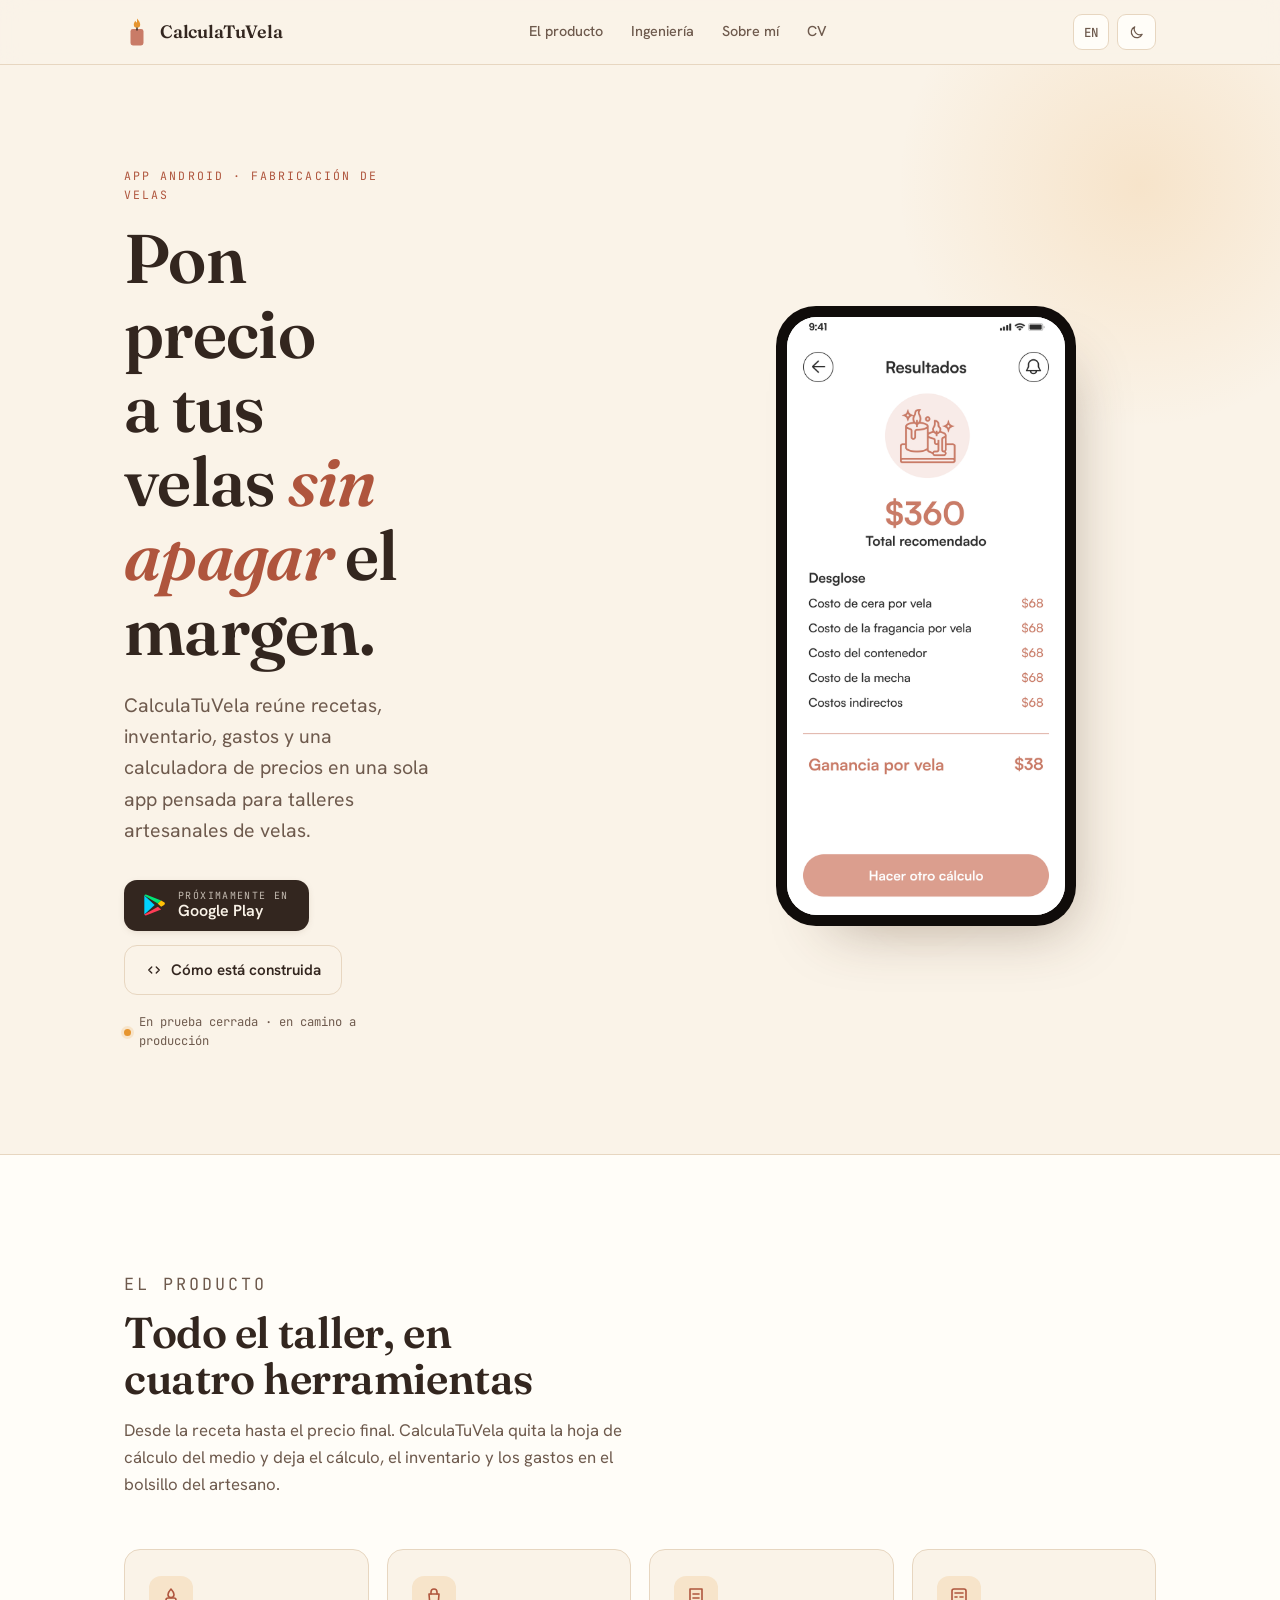
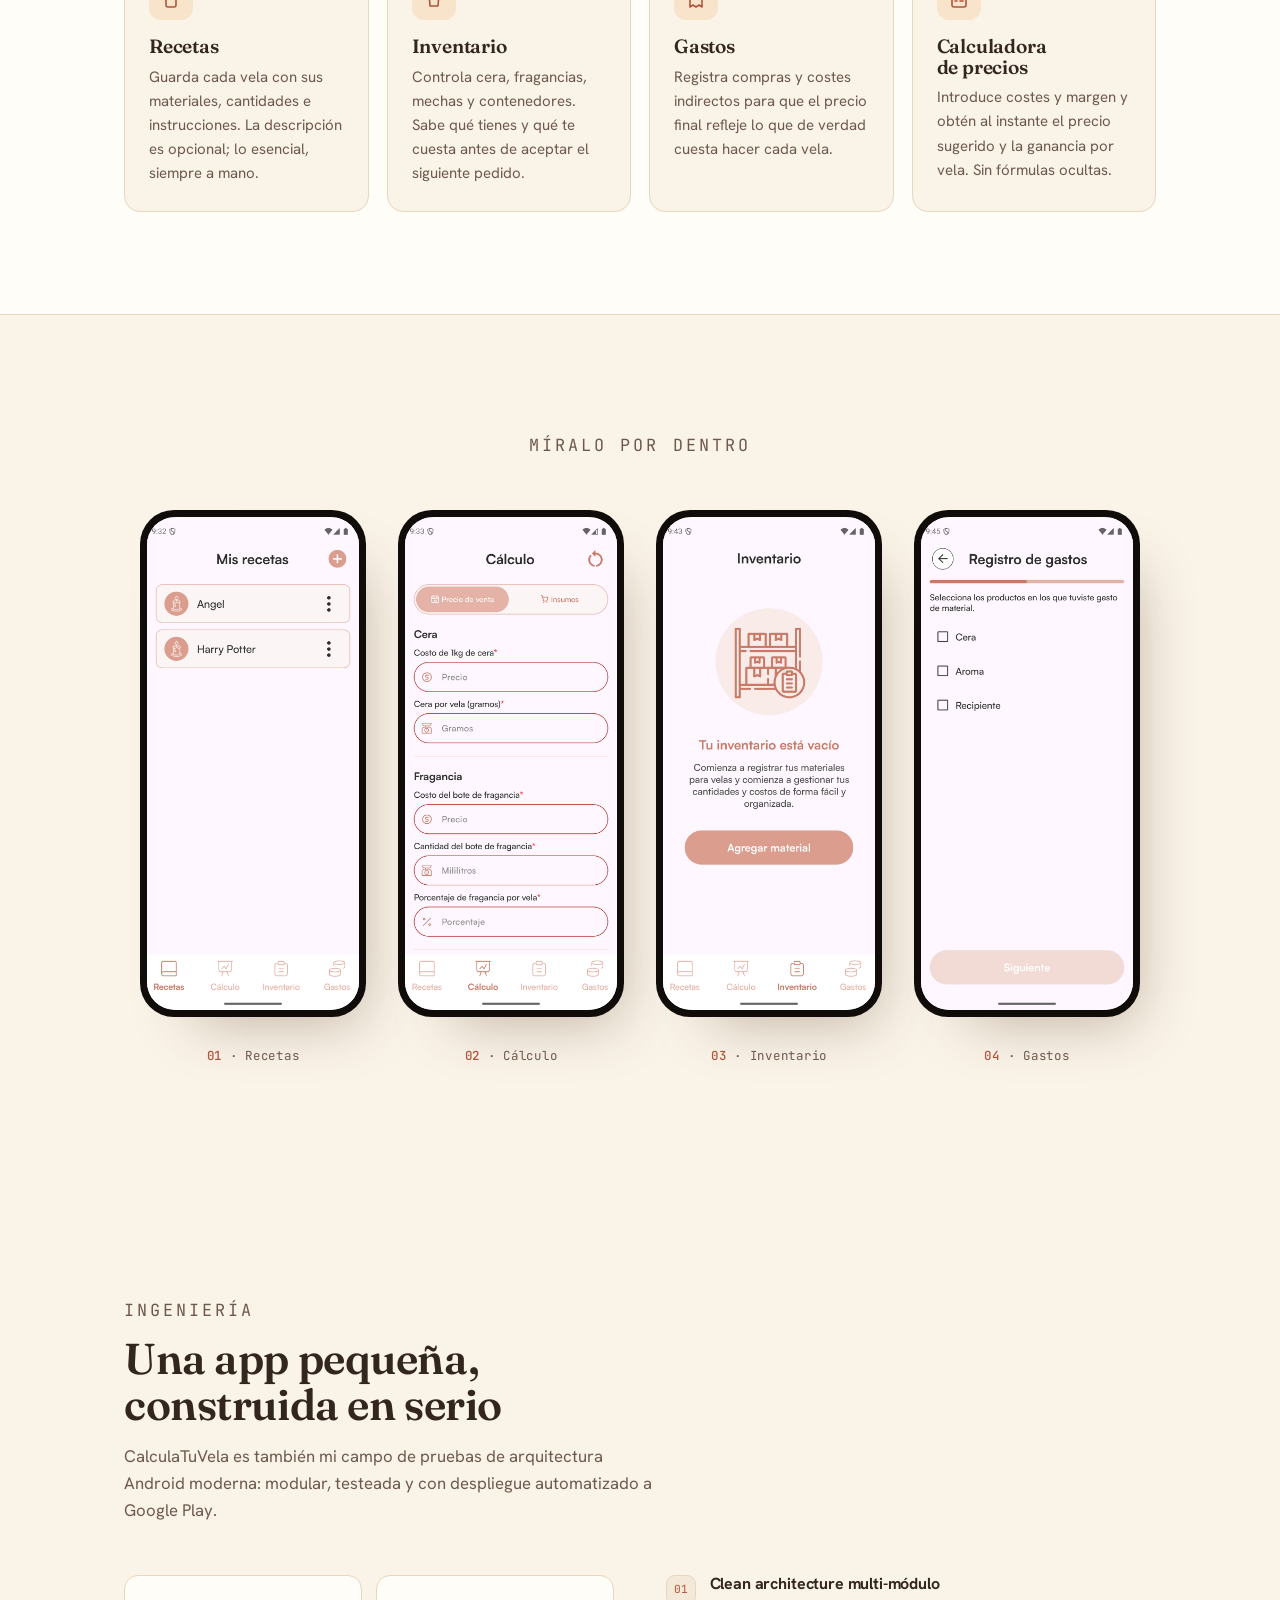
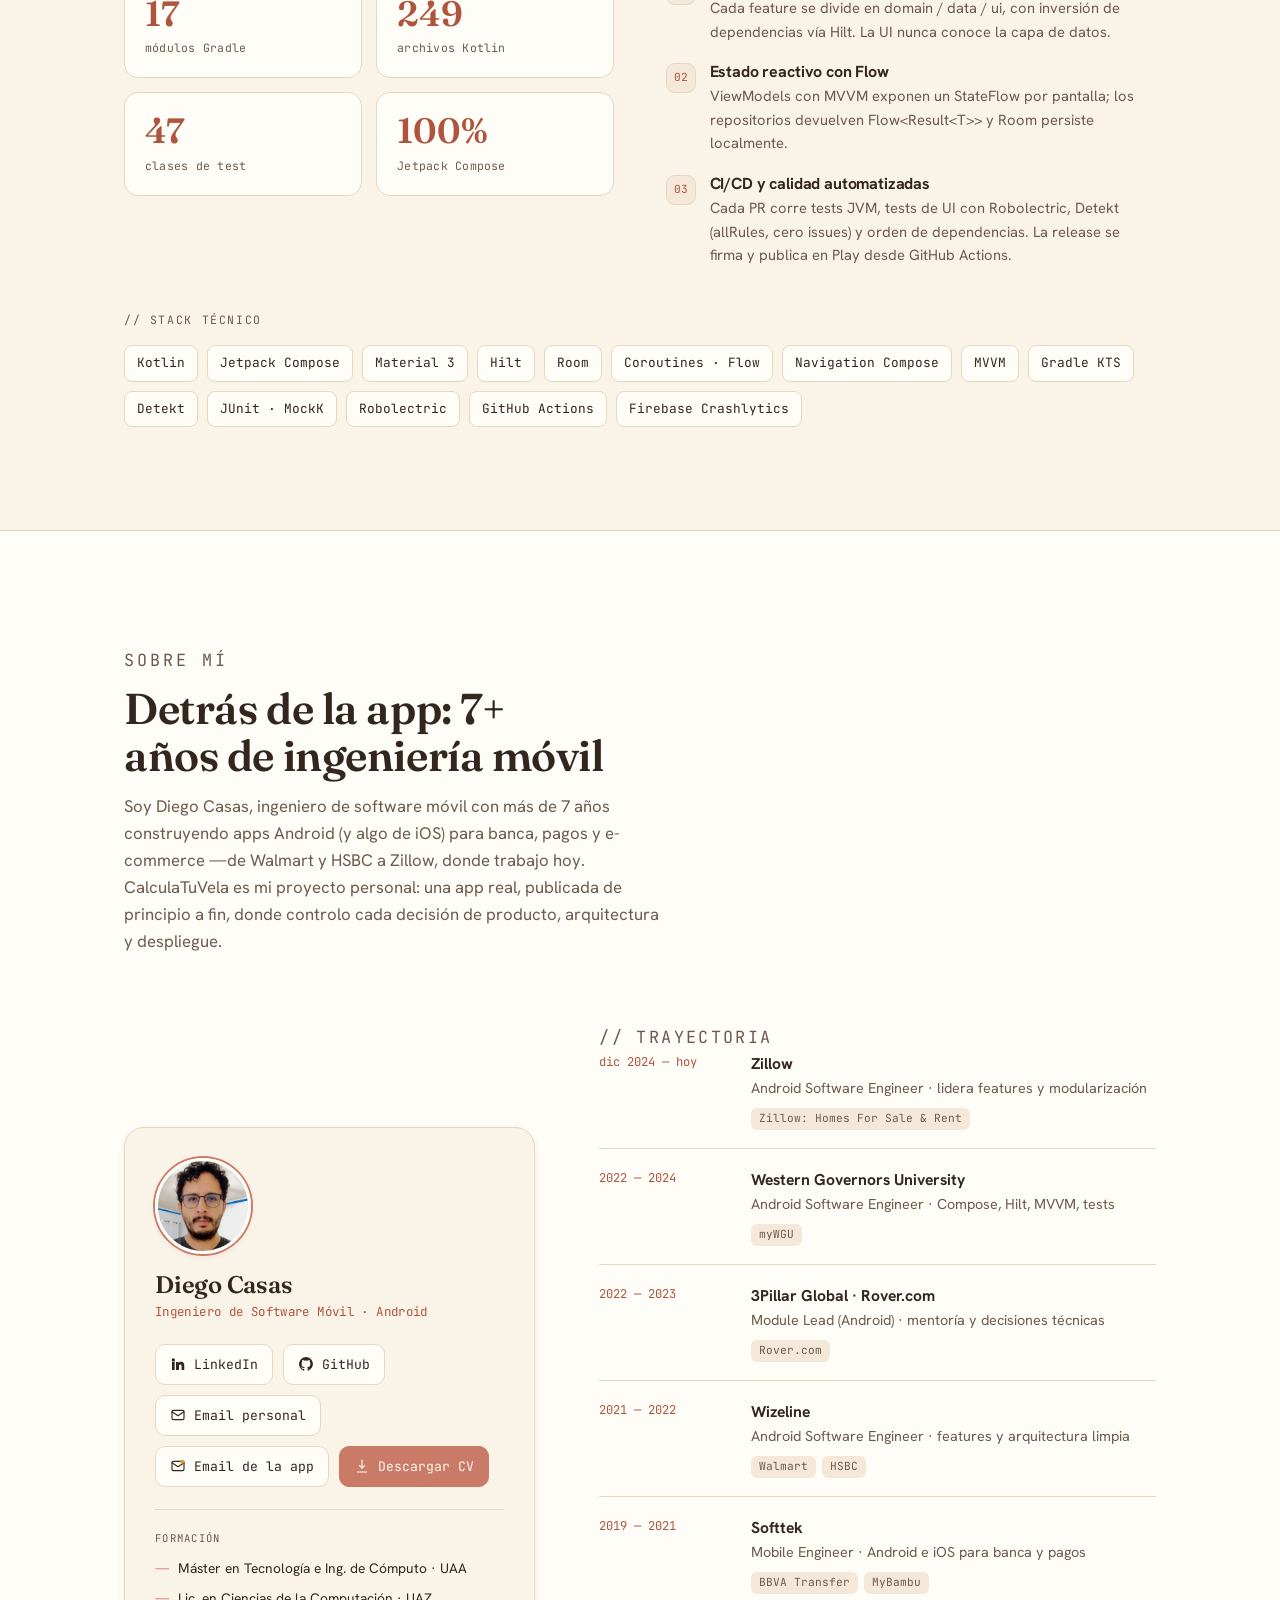
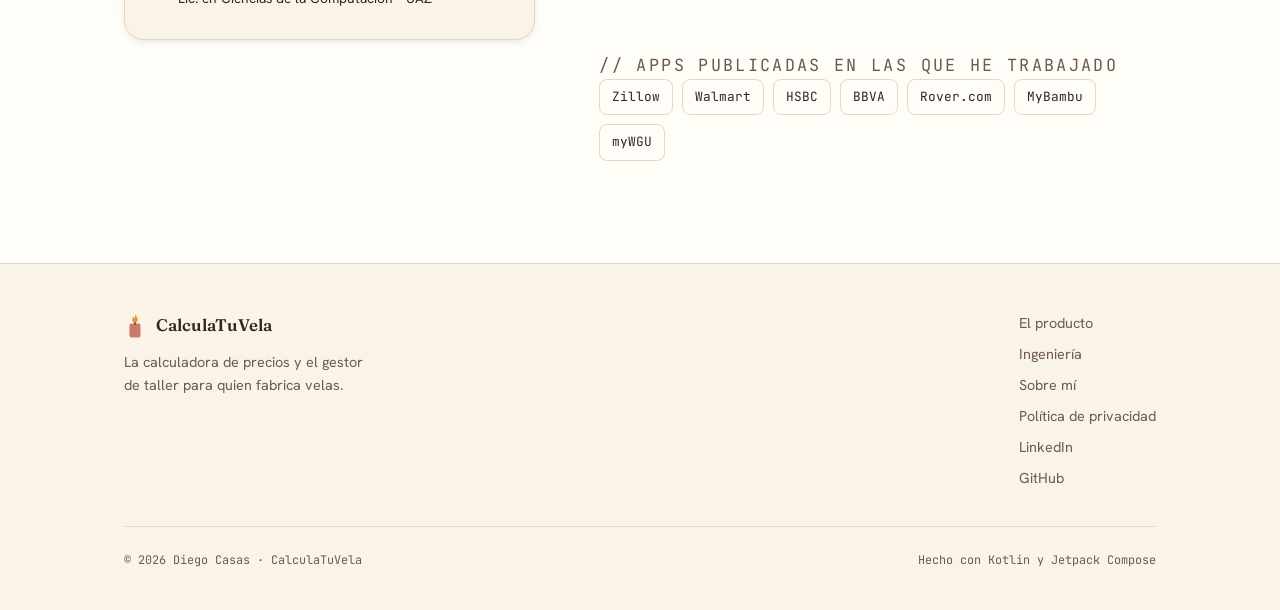
==== index.html @ 999aff4b "Add profile photo to the about section Replace the "DC" initials avatar with a circular profile phot" ====
<!DOCTYPE html>
<html lang="es">
<head>
<meta charset="UTF-8">
<meta name="viewport" content="width=device-width, initial-scale=1.0">
<title>CalculaTuVela — App para fabricantes de velas · Diego Casas</title>
<meta name="description" content="CalculaTuVela: app Android para calcular precios, gestionar recetas, inventario y gastos en la fabricación de velas. Proyecto de Diego Casas, desarrollador Android.">
<meta property="og:title" content="CalculaTuVela — App para fabricantes de velas">
<meta property="og:description" content="Calcula el precio de tus velas y gestiona tu taller: recetas, inventario y gastos, en una sola app.">
<meta property="og:type" content="website">
<link rel="preconnect" href="https://fonts.googleapis.com">
<link rel="preconnect" href="https://fonts.gstatic.com" crossorigin>
<link href="https://fonts.googleapis.com/css2?family=Fraunces:opsz,wght@9..144,400;9..144,500;9..144,600;9..144,900&family=Hanken+Grotesk:wght@400;500;600;700&family=JetBrains+Mono:wght@400;500&display=swap" rel="stylesheet">
<style>
  :root {
    color-scheme: light dark;
    --ground: #FAF3E8;
    --surface: #FFFDF8;
    --surface-2: #F4E9D8;
    --ink: #33261F;
    --ink-soft: #6E5A4D;
    --line: #E7D6C0;
    --terracotta: #C97B67;
    --terracotta-ink: #AF553D;
    --flame: #E6952F;
    --flame-soft: rgba(230, 149, 47, 0.16);
    --shadow: 24px 32px 60px -32px rgba(80, 50, 30, 0.38);
    --shadow-sm: 0 2px 10px -4px rgba(80, 50, 30, 0.28);

    --font-display: "Fraunces", Georgia, "Times New Roman", serif;
    --font-body: "Hanken Grotesk", -apple-system, BlinkMacSystemFont, "Segoe UI", Roboto, sans-serif;
    --font-mono: "JetBrains Mono", ui-monospace, "SF Mono", Menlo, monospace;

    --maxw: 1080px;
  }
  @media (prefers-color-scheme: dark) {
    :root {
      --ground: #1A1411;
      --surface: #241C17;
      --surface-2: #2E2318;
      --ink: #F0E5D6;
      --ink-soft: #B6A18E;
      --line: #3A2C22;
      --terracotta: #DB8E77;
      --terracotta-ink: #E4A48F;
      --flame: #F0B45C;
      --flame-soft: rgba(240, 180, 92, 0.14);
      --shadow: 24px 32px 70px -30px rgba(0, 0, 0, 0.7);
      --shadow-sm: 0 2px 12px -4px rgba(0, 0, 0, 0.6);
    }
  }
  :root[data-theme="light"] {
    color-scheme: light;
    --ground: #FAF3E8; --surface: #FFFDF8; --surface-2: #F4E9D8;
    --ink: #33261F; --ink-soft: #6E5A4D; --line: #E7D6C0;
    --terracotta: #C97B67; --terracotta-ink: #AF553D; --flame: #E6952F;
    --flame-soft: rgba(230, 149, 47, 0.16);
    --shadow: 24px 32px 60px -32px rgba(80, 50, 30, 0.38);
    --shadow-sm: 0 2px 10px -4px rgba(80, 50, 30, 0.28);
  }
  :root[data-theme="dark"] {
    color-scheme: dark;
    --ground: #1A1411; --surface: #241C17; --surface-2: #2E2318;
    --ink: #F0E5D6; --ink-soft: #B6A18E; --line: #3A2C22;
    --terracotta: #DB8E77; --terracotta-ink: #E4A48F; --flame: #F0B45C;
    --flame-soft: rgba(240, 180, 92, 0.14);
    --shadow: 24px 32px 70px -30px rgba(0, 0, 0, 0.7);
    --shadow-sm: 0 2px 12px -4px rgba(0, 0, 0, 0.6);
  }

  * { box-sizing: border-box; }
  html { scroll-behavior: smooth; }
  @media (prefers-reduced-motion: reduce) {
    html { scroll-behavior: auto; }
    *, *::before, *::after { animation-duration: 0.001ms !important; animation-iteration-count: 1 !important; transition-duration: 0.001ms !important; }
  }
  body {
    margin: 0;
    font-family: var(--font-body);
    background: var(--ground);
    color: var(--ink);
    line-height: 1.6;
    -webkit-font-smoothing: antialiased;
    text-rendering: optimizeLegibility;
    overflow-x: hidden;
  }
  .wrap { width: 100%; max-width: var(--maxw); margin: 0 auto; padding: 0 24px; }
  a { color: var(--terracotta-ink); }
  h1, h2, h3 { font-family: var(--font-display); font-weight: 600; line-height: 1.08; text-wrap: balance; margin: 0; letter-spacing: -0.01em; }
  ::selection { background: var(--flame); color: #1A1411; }
  :focus-visible { outline: 2.5px solid var(--flame); outline-offset: 3px; border-radius: 3px; }

  .eyebrow {
    font-family: var(--font-mono);
    font-size: 0.72rem;
    letter-spacing: 0.18em;
    text-transform: uppercase;
    color: var(--terracotta-ink);
    margin: 0;
  }

  /* ---------- Header ---------- */
  header {
    position: sticky; top: 0; z-index: 50;
    background: color-mix(in srgb, var(--ground) 86%, transparent);
    backdrop-filter: blur(12px) saturate(1.1);
    border-bottom: 1px solid var(--line);
  }
  .nav { display: flex; align-items: center; justify-content: space-between; height: 64px; }
  .brand { display: flex; align-items: center; gap: 10px; font-family: var(--font-display); font-weight: 600; font-size: 1.12rem; color: var(--ink); text-decoration: none; letter-spacing: -0.01em; }
  .brand .mark { width: 26px; height: 30px; flex-shrink: 0; }
  .nav-links { display: flex; align-items: center; gap: 4px; }
  .nav-links a { color: var(--ink-soft); text-decoration: none; font-size: 0.9rem; font-weight: 500; padding: 8px 12px; border-radius: 8px; transition: color .18s, background .18s; }
  .nav-links a:hover { color: var(--ink); background: var(--surface-2); }
  .nav-tools { display: flex; align-items: center; gap: 8px; }
  .toolbtn {
    display: inline-flex; align-items: center; justify-content: center; gap: 6px;
    height: 36px; min-width: 36px; padding: 0 10px;
    border: 1px solid var(--line); background: var(--surface); color: var(--ink-soft);
    border-radius: 9px; cursor: pointer; font-family: var(--font-mono); font-size: 0.78rem; font-weight: 500;
    transition: color .18s, border-color .18s, background .18s;
  }
  .toolbtn:hover { color: var(--ink); border-color: var(--terracotta); }
  .toolbtn svg { width: 17px; height: 17px; display: block; }
  @media (max-width: 720px) { .nav-links { display: none; } }

  /* ---------- Hero ---------- */
  .hero { position: relative; padding: clamp(48px, 8vw, 104px) 0 clamp(56px, 7vw, 96px); overflow: hidden; }
  .hero::before {
    content: ""; position: absolute; top: -140px; right: -120px; width: 520px; height: 520px;
    background: radial-gradient(circle, var(--flame-soft) 0%, transparent 66%);
    pointer-events: none; z-index: 0;
  }
  .hero-grid { position: relative; z-index: 1; display: grid; grid-template-columns: 1.05fr 0.95fr; gap: clamp(32px, 5vw, 72px); align-items: center; }
  .hero-copy { max-width: 34ch; }
  .hero h1 { font-size: clamp(2.6rem, 6vw, 4.3rem); font-weight: 600; margin: 18px 0 0; }
  .hero h1 .flame-word { position: relative; color: var(--terracotta-ink); font-style: italic; }
  .hero .lede { font-size: clamp(1.05rem, 1.6vw, 1.22rem); color: var(--ink-soft); margin: 22px 0 0; max-width: 42ch; }
  .cta-row { display: flex; flex-wrap: wrap; gap: 14px; margin-top: 34px; align-items: center; }
  .badge-soon {
    display: inline-flex; align-items: center; gap: 12px;
    background: var(--ink); color: var(--ground);
    padding: 11px 20px 11px 16px; border-radius: 13px; text-decoration: none;
    box-shadow: var(--shadow-sm); cursor: default;
  }
  .badge-soon .gp { width: 26px; height: 26px; flex-shrink: 0; }
  .badge-soon .bt { display: flex; flex-direction: column; line-height: 1.1; text-align: left; }
  .badge-soon .bt small { font-size: 0.62rem; letter-spacing: 0.14em; text-transform: uppercase; opacity: 0.72; font-family: var(--font-mono); }
  .badge-soon .bt strong { font-size: 1rem; font-weight: 600; }
  .btn-ghost {
    display: inline-flex; align-items: center; gap: 8px;
    padding: 12px 20px; border-radius: 13px; text-decoration: none;
    border: 1px solid var(--line); color: var(--ink); font-weight: 600; font-size: 0.95rem;
    transition: border-color .18s, background .18s;
  }
  .btn-ghost:hover { border-color: var(--terracotta); background: var(--surface); }
  .btn-ghost svg { width: 18px; height: 18px; }
  .hero-note { margin-top: 18px; font-family: var(--font-mono); font-size: 0.76rem; color: var(--ink-soft); display: flex; align-items: center; gap: 8px; }
  .hero-note .dot { width: 7px; height: 7px; border-radius: 50%; background: var(--flame); box-shadow: 0 0 0 3px var(--flame-soft); }

  /* ---------- Phone mockup ---------- */
  .phone-stage { display: flex; justify-content: center; position: relative; }
  .phone-stage::after {
    content: ""; position: absolute; inset: 10% 18% -6% 18%; z-index: -1;
    background: radial-gradient(ellipse at 50% 40%, var(--flame-soft), transparent 70%);
    filter: blur(10px);
  }
  .phone {
    width: min(300px, 78vw); aspect-ratio: 300 / 620;
    background: #100C0A; border-radius: 40px; padding: 11px;
    box-shadow: var(--shadow); position: relative; flex-shrink: 0;
  }
  .phone-screen { width: 100%; height: 100%; background: var(--surface); border-radius: 30px; overflow: hidden; display: flex; flex-direction: column; }
  .phone-shot { width: 100%; height: 100%; object-fit: cover; object-position: top center; border-radius: 30px; display: block; background: #fff; }
  .p-status { display: flex; justify-content: space-between; align-items: center; padding: 12px 18px 4px; font-family: var(--font-mono); font-size: 0.66rem; color: var(--ink-soft); }
  .p-status .sig { display: flex; gap: 4px; align-items: center; }
  .p-status .sig span { width: 4px; border-radius: 1px; background: var(--ink-soft); }
  .p-appbar { padding: 6px 18px 14px; }
  .p-appbar .k { font-family: var(--font-mono); font-size: 0.6rem; letter-spacing: 0.14em; text-transform: uppercase; color: var(--terracotta-ink); }
  .p-appbar h4 { font-family: var(--font-display); font-size: 1.15rem; margin: 2px 0 0; color: var(--ink); font-weight: 600; }
  .p-body { padding: 0 16px 16px; display: flex; flex-direction: column; gap: 10px; overflow: hidden; }
  .p-result {
    background: linear-gradient(135deg, var(--terracotta), var(--terracotta-ink));
    border-radius: 18px; padding: 16px 18px; color: #FFF7EE;
  }
  .p-result .lab { font-family: var(--font-mono); font-size: 0.6rem; letter-spacing: 0.12em; text-transform: uppercase; opacity: 0.85; }
  .p-result .big { font-family: var(--font-display); font-size: 2rem; font-weight: 600; margin-top: 2px; font-variant-numeric: tabular-nums; }
  .p-result .prof { display: flex; align-items: center; gap: 6px; margin-top: 8px; font-size: 0.72rem; background: rgba(255,255,255,0.16); width: fit-content; padding: 3px 9px; border-radius: 20px; }
  .p-lines { display: flex; flex-direction: column; gap: 2px; }
  .p-line { display: flex; justify-content: space-between; align-items: center; padding: 8px 4px; border-bottom: 1px solid var(--line); font-size: 0.78rem; }
  .p-line:last-child { border-bottom: none; }
  .p-line .nm { color: var(--ink-soft); display: flex; align-items: center; gap: 8px; }
  .p-line .nm i { width: 6px; height: 6px; border-radius: 50%; background: var(--terracotta); font-style: normal; }
  .p-line .vl { font-family: var(--font-mono); color: var(--ink); font-variant-numeric: tabular-nums; }

  /* ---------- Section frame ---------- */
  section { padding: clamp(56px, 8vw, 104px) 0; }
  .section-head { max-width: 60ch; margin-bottom: clamp(32px, 4vw, 52px); }
  .section-head h2 { font-size: clamp(1.9rem, 3.6vw, 2.7rem); margin-top: 12px; }
  .section-head p { color: var(--ink-soft); font-size: 1.05rem; margin: 14px 0 0; }
  .divider-band { border-top: 1px solid var(--line); }

  /* ---------- Features ---------- */
  #producto { background: var(--surface); border-top: 1px solid var(--line); border-bottom: 1px solid var(--line); }
  .feat-grid { display: grid; grid-template-columns: repeat(auto-fit, minmax(232px, 1fr)); gap: 18px; }
  .feat {
    background: var(--ground); border: 1px solid var(--line); border-radius: 16px; padding: 26px 24px;
    transition: transform .2s ease, border-color .2s ease, box-shadow .2s ease;
  }
  .feat:hover { transform: translateY(-4px); border-color: var(--terracotta); box-shadow: var(--shadow-sm); }
  .feat .ic { width: 44px; height: 44px; border-radius: 12px; background: var(--flame-soft); display: flex; align-items: center; justify-content: center; margin-bottom: 16px; }
  .feat .ic svg { width: 24px; height: 24px; stroke: var(--terracotta-ink); fill: none; stroke-width: 1.6; stroke-linecap: round; stroke-linejoin: round; }
  .feat h3 { font-size: 1.2rem; }
  .feat p { color: var(--ink-soft); font-size: 0.94rem; margin: 8px 0 0; }

  /* ---------- Gallery ---------- */
  #galeria { background: var(--ground); }
  .gallery { display: grid; grid-template-columns: repeat(4, 1fr); gap: clamp(16px, 3vw, 32px); max-width: 1000px; margin: 0 auto; }
  .shot-card { display: flex; flex-direction: column; align-items: center; gap: 16px; }
  .shot-frame {
    width: 100%; aspect-ratio: 1080 / 2424; background: #100C0A;
    border-radius: 34px; padding: 7px; box-shadow: var(--shadow);
    transition: transform .25s ease;
  }
  .shot-card:hover .shot-frame { transform: translateY(-6px); }
  .shot-frame img { width: 100%; height: 100%; object-fit: cover; object-position: top center; border-radius: 28px; display: block; background: #fff; }
  .shot-cap { font-family: var(--font-mono); font-size: 0.78rem; letter-spacing: 0.06em; color: var(--ink-soft); }
  .shot-cap b { color: var(--terracotta-ink); font-weight: 500; }
  @media (max-width: 900px) { .gallery { grid-template-columns: repeat(2, 1fr); max-width: 560px; gap: 28px; } }
  @media (max-width: 520px) { .gallery { grid-template-columns: 1fr; max-width: 300px; gap: 40px; } }

  /* ---------- Engineering ---------- */
  #ingenieria { background: var(--ground); }
  .eng-top { display: grid; grid-template-columns: 1fr 1fr; gap: clamp(28px, 4vw, 56px); align-items: start; }
  @media (max-width: 820px) { .eng-top { grid-template-columns: 1fr; } }
  .metrics { display: grid; grid-template-columns: repeat(2, 1fr); gap: 14px; }
  .metric { background: var(--surface); border: 1px solid var(--line); border-radius: 14px; padding: 20px; }
  .metric .n { font-family: var(--font-display); font-size: 2.2rem; font-weight: 600; color: var(--terracotta-ink); font-variant-numeric: tabular-nums; line-height: 1; }
  .metric .l { font-family: var(--font-mono); font-size: 0.72rem; color: var(--ink-soft); margin-top: 8px; letter-spacing: 0.02em; }
  .eng-points { display: flex; flex-direction: column; gap: 20px; }
  .ep { display: flex; gap: 14px; }
  .ep .bullet { flex-shrink: 0; width: 30px; height: 30px; border-radius: 9px; background: var(--surface-2); display: flex; align-items: center; justify-content: center; font-family: var(--font-mono); font-size: 0.7rem; color: var(--terracotta-ink); border: 1px solid var(--line); }
  .ep h3 { font-family: var(--font-body); font-size: 1rem; font-weight: 700; }
  .ep p { margin: 4px 0 0; color: var(--ink-soft); font-size: 0.92rem; }
  .stack { margin-top: 44px; }
  .stack .lab { font-family: var(--font-mono); font-size: 0.72rem; letter-spacing: 0.14em; text-transform: uppercase; color: var(--ink-soft); margin-bottom: 16px; }
  .chips { display: flex; flex-wrap: wrap; gap: 9px; }
  .chip {
    font-family: var(--font-mono); font-size: 0.8rem; color: var(--ink);
    background: var(--surface); border: 1px solid var(--line); border-radius: 8px;
    padding: 7px 12px; transition: border-color .18s, color .18s;
  }
  .chip:hover { border-color: var(--terracotta); color: var(--terracotta-ink); }

  /* ---------- About ---------- */
  #sobre-mi { background: var(--surface); border-top: 1px solid var(--line); }
  .about-grid { display: grid; grid-template-columns: 0.85fr 1.15fr; gap: clamp(28px, 5vw, 64px); align-items: center; }
  @media (max-width: 760px) { .about-grid { grid-template-columns: 1fr; } }
  .about-card { background: var(--ground); border: 1px solid var(--line); border-radius: 20px; padding: 30px; box-shadow: var(--shadow-sm); }
  .avatar { width: 96px; height: 96px; border-radius: 50%; object-fit: cover; object-position: center top; display: block; margin-bottom: 18px; border: 3px solid var(--surface); box-shadow: 0 0 0 2px var(--terracotta), var(--shadow-sm); }
  .about-card h3 { font-size: 1.5rem; }
  .about-card .role { font-family: var(--font-mono); font-size: 0.78rem; color: var(--terracotta-ink); margin: 4px 0 0; letter-spacing: 0.03em; }
  .about-links { display: flex; flex-wrap: wrap; gap: 10px; margin-top: 22px; }
  .about-links a { display: inline-flex; align-items: center; gap: 8px; font-family: var(--font-mono); font-size: 0.82rem; text-decoration: none; color: var(--ink); border: 1px solid var(--line); background: var(--surface); padding: 9px 14px; border-radius: 10px; transition: border-color .18s, color .18s; }
  .about-links a:hover { border-color: var(--terracotta); color: var(--terracotta-ink); }
  .about-links a svg { width: 16px; height: 16px; }
  .about-links a.cv-btn { background: var(--terracotta); border-color: var(--terracotta); color: #FFF7EE; }
  .about-links a.cv-btn:hover { background: var(--terracotta-ink); border-color: var(--terracotta-ink); color: #FFF7EE; }
  .about-copy h2 { font-size: clamp(1.8rem, 3.4vw, 2.5rem); }
  .about-copy p { color: var(--ink-soft); font-size: 1.05rem; margin: 18px 0 0; }
  .card-edu { margin-top: 22px; padding-top: 20px; border-top: 1px solid var(--line); }
  .card-edu .lab { font-family: var(--font-mono); font-size: 0.66rem; letter-spacing: 0.12em; text-transform: uppercase; color: var(--ink-soft); margin-bottom: 10px; }
  .card-edu ul { list-style: none; margin: 0; padding: 0; display: flex; flex-direction: column; gap: 8px; }
  .card-edu li { font-size: 0.86rem; color: var(--ink); display: flex; gap: 8px; }
  .card-edu li i { color: var(--terracotta); font-style: normal; flex-shrink: 0; }

  .lab-mono { font-family: var(--font-mono); font-size: 0.72rem; letter-spacing: 0.14em; text-transform: uppercase; color: var(--ink-soft); margin: 0 0 16px; }
  .timeline { list-style: none; margin: 0; padding: 0; }
  .tl-item { display: grid; grid-template-columns: 132px 1fr; gap: 20px; padding: 18px 0; border-top: 1px solid var(--line); }
  .tl-item:first-child { border-top: none; padding-top: 0; }
  .tl-when { font-family: var(--font-mono); font-size: 0.76rem; color: var(--terracotta-ink); padding-top: 2px; }
  .tl-role { font-weight: 700; font-size: 0.98rem; color: var(--ink); }
  .tl-co { color: var(--ink-soft); font-size: 0.9rem; margin-top: 1px; }
  .tl-apps { margin-top: 8px; display: flex; flex-wrap: wrap; gap: 6px; }
  .tl-apps span { font-family: var(--font-mono); font-size: 0.7rem; color: var(--ink-soft); background: var(--surface-2); border-radius: 6px; padding: 2px 8px; }
  .apps-block { margin-top: 40px; }
  @media (max-width: 560px) { .tl-item { grid-template-columns: 1fr; gap: 6px; } }

  /* ---------- Footer ---------- */
  footer { background: var(--ground); border-top: 1px solid var(--line); padding: 48px 0 40px; }
  .foot-grid { display: flex; flex-wrap: wrap; justify-content: space-between; gap: 24px; align-items: flex-start; }
  .foot-brand { display: flex; align-items: center; gap: 10px; font-family: var(--font-display); font-weight: 600; font-size: 1.05rem; }
  .foot-brand .mark { width: 22px; height: 26px; }
  .foot-links { display: flex; flex-direction: column; gap: 8px; }
  .foot-links a { color: var(--ink-soft); text-decoration: none; font-size: 0.9rem; }
  .foot-links a:hover { color: var(--terracotta-ink); }
  .foot-bottom { margin-top: 36px; padding-top: 24px; border-top: 1px solid var(--line); font-family: var(--font-mono); font-size: 0.74rem; color: var(--ink-soft); display: flex; flex-wrap: wrap; gap: 8px 18px; justify-content: space-between; }

  @media (max-width: 860px) {
    .hero-grid { grid-template-columns: 1fr; }
    .hero-copy { max-width: none; order: 1; }
    .phone-stage { order: 0; margin-bottom: 8px; }
    .hero h1 { max-width: 14ch; }
  }

  /* flame flicker on the wordmark candle */
  @keyframes flicker { 0%,100% { opacity: 1; transform: scaleY(1); } 45% { opacity: 0.82; transform: scaleY(0.94); } 70% { opacity: 0.95; transform: scaleY(1.03); } }
  .flame-anim { transform-origin: center bottom; animation: flicker 2.8s ease-in-out infinite; }
</style>
</head>
<body>

<!-- Reusable candle wordmark mark -->
<svg width="0" height="0" style="position:absolute" aria-hidden="true">
  <defs>
    <symbol id="candle-mark" viewBox="0 0 26 30">
      <path class="flame-anim" d="M13 1.5c2.2 2.4 3.2 4.2 3.2 6.1a3.2 3.2 0 0 1-6.4 0c0-1.4.6-2.6 1.6-3.9.4 1 .9 1.5 1.6 1.8 0-1.4 0-2.6-.0-4.1z" fill="var(--flame)"/>
      <rect x="6.5" y="12" width="13" height="16.5" rx="2.4" fill="var(--terracotta)"/>
      <line x1="13" y1="11" x2="13" y2="13" stroke="var(--ink)" stroke-width="1.4" stroke-linecap="round"/>
    </symbol>
  </defs>
</svg>

<header>
  <div class="wrap nav">
    <a class="brand" href="#top" aria-label="CalculaTuVela — inicio">
      <svg class="mark" aria-hidden="true"><use href="#candle-mark"/></svg>
      CalculaTuVela
    </a>
    <nav class="nav-links" aria-label="Principal">
      <a href="#producto" data-es="El producto" data-en="The product">El producto</a>
      <a href="#ingenieria" data-es="Ingeniería" data-en="Engineering">Ingeniería</a>
      <a href="#sobre-mi" data-es="Sobre mí" data-en="About">Sobre mí</a>
      <a href="./cv.html" data-es="CV" data-en="Resume">CV</a>
    </nav>
    <div class="nav-tools">
      <button class="toolbtn" id="lang-toggle" type="button" aria-label="Cambiar idioma / Switch language">
        <span id="lang-label">EN</span>
      </button>
      <button class="toolbtn" id="theme-toggle" type="button" aria-label="Cambiar tema claro/oscuro">
        <svg id="theme-icon" viewBox="0 0 24 24" fill="none" stroke="currentColor" stroke-width="1.7" stroke-linecap="round" stroke-linejoin="round"></svg>
      </button>
    </div>
  </div>
</header>

<main id="top">

<!-- HERO -->
<section class="hero">
  <div class="wrap hero-grid">
    <div class="hero-copy">
      <p class="eyebrow" data-es="App Android · Fabricación de velas" data-en="Android app · Candle making">App Android · Fabricación de velas</p>
      <h1 data-es-html="Pon precio a tus velas <span class='flame-word'>sin apagar</span> el margen." data-en-html="Price your candles <span class='flame-word'>without burning</span> your margin.">Pon precio a tus velas <span class="flame-word">sin apagar</span> el margen.</h1>
      <p class="lede" data-es="CalculaTuVela reúne recetas, inventario, gastos y una calculadora de precios en una sola app pensada para talleres artesanales de velas." data-en="CalculaTuVela brings recipes, inventory, expenses and a pricing calculator into one app made for artisan candle workshops.">CalculaTuVela reúne recetas, inventario, gastos y una calculadora de precios en una sola app pensada para talleres artesanales de velas.</p>
      <div class="cta-row">
        <span class="badge-soon" role="img" aria-label="Próximamente en Google Play">
          <svg class="gp" viewBox="0 0 48 48" aria-hidden="true">
            <path d="M8 6.5v35l19-17.5z" fill="#00D2FF"/>
            <path d="M8 6.5 33 21l6-5.5L11 4.5A3 3 0 0 0 8 6.5z" fill="#00E676"/>
            <path d="M8 41.5 33 27l6 5.5L11 43.5a3 3 0 0 1-3-2z" fill="#FF3D57"/>
            <path d="M33 21l6-5.5 5.5 3.2a3 3 0 0 1 0 5.2L39 27l-6-5.5 0 0z" fill="#FFC107"/>
          </svg>
          <span class="bt">
            <small data-es="Próximamente en" data-en="Coming soon to">Próximamente en</small>
            <strong>Google Play</strong>
          </span>
        </span>
        <a class="btn-ghost" href="#ingenieria">
          <svg viewBox="0 0 24 24" fill="none" stroke="currentColor" stroke-width="1.8" stroke-linecap="round" stroke-linejoin="round" aria-hidden="true"><polyline points="9 8 5 12 9 16"/><polyline points="15 8 19 12 15 16"/></svg>
          <span data-es="Cómo está construida" data-en="How it's built">Cómo está construida</span>
        </a>
      </div>
      <p class="hero-note"><span class="dot"></span><span data-es="En prueba cerrada · en camino a producción" data-en="In closed testing · heading to production">En prueba cerrada · en camino a producción</span></p>
    </div>

    <div class="phone-stage">
      <div class="phone">
        <img class="phone-shot" src="assets/screens/hero-resultados.png" width="828" height="1792"
             alt="Pantalla de resultados de CalculaTuVela: total recomendado y ganancia por vela, con el desglose de costos"
             data-es-alt="Pantalla de resultados de CalculaTuVela: total recomendado y ganancia por vela, con el desglose de costos"
             data-en-alt="CalculaTuVela results screen: recommended total and profit per candle, with the cost breakdown">
      </div>
    </div>
  </div>
</section>

<!-- PRODUCT -->
<section id="producto">
  <div class="wrap">
    <div class="section-head">
      <p class="eyebrow" data-es="El producto" data-en="The product">El producto</p>
      <h2 data-es="Todo el taller, en cuatro herramientas" data-en="The whole workshop, in four tools">Todo el taller, en cuatro herramientas</h2>
      <p data-es="Desde la receta hasta el precio final. CalculaTuVela quita la hoja de cálculo del medio y deja el cálculo, el inventario y los gastos en el bolsillo del artesano." data-en="From the recipe to the final price. CalculaTuVela replaces the spreadsheet and keeps calculation, inventory and expenses in the maker's pocket.">Desde la receta hasta el precio final. CalculaTuVela quita la hoja de cálculo del medio y deja el cálculo, el inventario y los gastos en el bolsillo del artesano.</p>
    </div>
    <div class="feat-grid">
      <div class="feat">
        <div class="ic"><svg viewBox="0 0 24 24" aria-hidden="true"><path d="M12 3c2 2.2 3 3.9 3 5.6a3 3 0 0 1-6 0C9 6.9 10 5.2 12 3z"/><rect x="7" y="12" width="10" height="9" rx="2"/></svg></div>
        <h3 data-es="Recetas" data-en="Recipes">Recetas</h3>
        <p data-es="Guarda cada vela con sus materiales, cantidades e instrucciones. La descripción es opcional; lo esencial, siempre a mano." data-en="Save every candle with its materials, amounts and instructions. Description optional; the essentials always at hand.">Guarda cada vela con sus materiales, cantidades e instrucciones. La descripción es opcional; lo esencial, siempre a mano.</p>
      </div>
      <div class="feat">
        <div class="ic"><svg viewBox="0 0 24 24" aria-hidden="true"><path d="M7 8h10l-1 12H8L7 8z"/><path d="M9 8V6a3 3 0 0 1 6 0v2"/></svg></div>
        <h3 data-es="Inventario" data-en="Inventory">Inventario</h3>
        <p data-es="Controla cera, fragancias, mechas y contenedores. Sabe qué tienes y qué te cuesta antes de aceptar el siguiente pedido." data-en="Track wax, fragrances, wicks and containers. Know what you have and what it costs before taking the next order.">Controla cera, fragancias, mechas y contenedores. Sabe qué tienes y qué te cuesta antes de aceptar el siguiente pedido.</p>
      </div>
      <div class="feat">
        <div class="ic"><svg viewBox="0 0 24 24" aria-hidden="true"><path d="M6 3h12v18l-3-2-3 2-3-2-3 2V3z"/><line x1="9" y1="8" x2="15" y2="8"/><line x1="9" y1="12" x2="15" y2="12"/></svg></div>
        <h3 data-es="Gastos" data-en="Expenses">Gastos</h3>
        <p data-es="Registra compras y costes indirectos para que el precio final refleje lo que de verdad cuesta hacer cada vela." data-en="Log purchases and indirect costs so the final price reflects what each candle truly costs to make.">Registra compras y costes indirectos para que el precio final refleje lo que de verdad cuesta hacer cada vela.</p>
      </div>
      <div class="feat">
        <div class="ic"><svg viewBox="0 0 24 24" aria-hidden="true"><rect x="5" y="3" width="14" height="18" rx="2"/><line x1="8" y1="7" x2="16" y2="7"/><line x1="8" y1="11" x2="10" y2="11"/><line x1="13" y1="11" x2="16" y2="11"/><line x1="8" y1="15" x2="10" y2="15"/><line x1="13" y1="15" x2="16" y2="15"/></svg></div>
        <h3 data-es="Calculadora de precios" data-en="Pricing calculator">Calculadora de precios</h3>
        <p data-es="Introduce costes y margen y obtén al instante el precio sugerido y la ganancia por vela. Sin fórmulas ocultas." data-en="Enter costs and margin and instantly get the suggested price and profit per candle. No hidden formulas.">Introduce costes y margen y obtén al instante el precio sugerido y la ganancia por vela. Sin fórmulas ocultas.</p>
      </div>
    </div>
  </div>
</section>

<!-- GALLERY -->
<section id="galeria">
  <div class="wrap">
    <div class="section-head" style="text-align:center; margin-left:auto; margin-right:auto;">
      <p class="eyebrow" data-es="Míralo por dentro" data-en="See it in action">Míralo por dentro</p>
    </div>
    <div class="gallery">
      <div class="shot-card">
        <div class="shot-frame">
          <img src="assets/screens/g-recetas.png" width="828" height="1858" loading="lazy"
               alt="Lista de recetas de velas en CalculaTuVela"
               data-es-alt="Lista de recetas de velas en CalculaTuVela" data-en-alt="Candle recipe list in CalculaTuVela">
        </div>
        <p class="shot-cap"><b>01</b> · <span data-es="Recetas" data-en="Recipes">Recetas</span></p>
      </div>
      <div class="shot-card">
        <div class="shot-frame">
          <img src="assets/screens/g-calculo.png" width="828" height="1858" loading="lazy"
               alt="Calculadora de precio de venta en CalculaTuVela"
               data-es-alt="Calculadora de precio de venta en CalculaTuVela" data-en-alt="Sale price calculator in CalculaTuVela">
        </div>
        <p class="shot-cap"><b>02</b> · <span data-es="Cálculo" data-en="Calculator">Cálculo</span></p>
      </div>
      <div class="shot-card">
        <div class="shot-frame">
          <img src="assets/screens/g-inventario.png" width="828" height="1858" loading="lazy"
               alt="Inventario de materiales en CalculaTuVela"
               data-es-alt="Inventario de materiales en CalculaTuVela" data-en-alt="Materials inventory in CalculaTuVela">
        </div>
        <p class="shot-cap"><b>03</b> · <span data-es="Inventario" data-en="Inventory">Inventario</span></p>
      </div>
      <div class="shot-card">
        <div class="shot-frame">
          <img src="assets/screens/g-gastos.png" width="828" height="1858" loading="lazy"
               alt="Registro de gastos en CalculaTuVela"
               data-es-alt="Registro de gastos en CalculaTuVela" data-en-alt="Expense tracking in CalculaTuVela">
        </div>
        <p class="shot-cap"><b>04</b> · <span data-es="Gastos" data-en="Expenses">Gastos</span></p>
      </div>
    </div>
  </div>
</section>

<!-- ENGINEERING -->
<section id="ingenieria">
  <div class="wrap">
    <div class="section-head">
      <p class="eyebrow" data-es="Ingeniería" data-en="Engineering">Ingeniería</p>
      <h2 data-es="Una app pequeña, construida en serio" data-en="A small app, built seriously">Una app pequeña, construida en serio</h2>
      <p data-es="CalculaTuVela es también mi campo de pruebas de arquitectura Android moderna: modular, testeada y con despliegue automatizado a Google Play." data-en="CalculaTuVela is also my testbed for modern Android architecture: modular, tested and with automated deployment to Google Play.">CalculaTuVela es también mi campo de pruebas de arquitectura Android moderna: modular, testeada y con despliegue automatizado a Google Play.</p>
    </div>

    <div class="eng-top">
      <div class="metrics">
        <div class="metric"><div class="n">17</div><div class="l" data-es="módulos Gradle" data-en="Gradle modules">módulos Gradle</div></div>
        <div class="metric"><div class="n">249</div><div class="l" data-es="archivos Kotlin" data-en="Kotlin files">archivos Kotlin</div></div>
        <div class="metric"><div class="n">47</div><div class="l" data-es="clases de test" data-en="test classes">clases de test</div></div>
        <div class="metric"><div class="n">100%</div><div class="l" data-es="Jetpack Compose" data-en="Jetpack Compose">Jetpack Compose</div></div>
      </div>

      <div class="eng-points">
        <div class="ep">
          <span class="bullet">01</span>
          <div>
            <h3 data-es="Clean architecture multi-módulo" data-en="Multi-module clean architecture">Clean architecture multi-módulo</h3>
            <p data-es="Cada feature se divide en domain / data / ui, con inversión de dependencias vía Hilt. La UI nunca conoce la capa de datos." data-en="Each feature splits into domain / data / ui, with dependency inversion via Hilt. The UI never knows the data layer.">Cada feature se divide en domain / data / ui, con inversión de dependencias vía Hilt. La UI nunca conoce la capa de datos.</p>
          </div>
        </div>
        <div class="ep">
          <span class="bullet">02</span>
          <div>
            <h3 data-es="Estado reactivo con Flow" data-en="Reactive state with Flow">Estado reactivo con Flow</h3>
            <p data-es="ViewModels con MVVM exponen un StateFlow por pantalla; los repositorios devuelven Flow<Result<T>> y Room persiste localmente." data-en="MVVM ViewModels expose one StateFlow per screen; repositories return Flow<Result<T>> and Room persists locally.">ViewModels con MVVM exponen un StateFlow por pantalla; los repositorios devuelven Flow&lt;Result&lt;T&gt;&gt; y Room persiste localmente.</p>
          </div>
        </div>
        <div class="ep">
          <span class="bullet">03</span>
          <div>
            <h3 data-es="CI/CD y calidad automatizadas" data-en="Automated CI/CD & quality">CI/CD y calidad automatizadas</h3>
            <p data-es="Cada PR corre tests JVM, tests de UI con Robolectric, Detekt (allRules, cero issues) y orden de dependencias. La release se firma y publica en Play desde GitHub Actions." data-en="Every PR runs JVM tests, Robolectric UI tests, Detekt (allRules, zero issues) and dependency ordering. Releases are signed and published to Play from GitHub Actions.">Cada PR corre tests JVM, tests de UI con Robolectric, Detekt (allRules, cero issues) y orden de dependencias. La release se firma y publica en Play desde GitHub Actions.</p>
          </div>
        </div>
      </div>
    </div>

    <div class="stack">
      <div class="lab" data-es="// stack técnico" data-en="// tech stack">// stack técnico</div>
      <div class="chips">
        <span class="chip">Kotlin</span>
        <span class="chip">Jetpack Compose</span>
        <span class="chip">Material 3</span>
        <span class="chip">Hilt</span>
        <span class="chip">Room</span>
        <span class="chip">Coroutines · Flow</span>
        <span class="chip">Navigation Compose</span>
        <span class="chip">MVVM</span>
        <span class="chip">Gradle KTS</span>
        <span class="chip">Detekt</span>
        <span class="chip">JUnit · MockK</span>
        <span class="chip">Robolectric</span>
        <span class="chip">GitHub Actions</span>
        <span class="chip">Firebase Crashlytics</span>
      </div>
    </div>
  </div>
</section>

<!-- ABOUT -->
<section id="sobre-mi">
  <div class="wrap">
    <div class="section-head">
      <p class="eyebrow" data-es="Sobre mí" data-en="About me">Sobre mí</p>
      <h2 data-es="Detrás de la app: 7+ años de ingeniería móvil" data-en="Behind the app: 7+ years of mobile engineering">Detrás de la app: 7+ años de ingeniería móvil</h2>
      <p data-es="Soy Diego Casas, ingeniero de software móvil con más de 7 años construyendo apps Android (y algo de iOS) para banca, pagos y e-commerce —de Walmart y HSBC a Zillow, donde trabajo hoy. CalculaTuVela es mi proyecto personal: una app real, publicada de principio a fin, donde controlo cada decisión de producto, arquitectura y despliegue." data-en="I'm Diego Casas, a mobile software engineer with 7+ years building Android (and some iOS) apps for banking, payments and e-commerce —from Walmart and HSBC to Zillow, where I work today. CalculaTuVela is my personal project: a real, end-to-end published app where I own every product, architecture and deployment decision.">Soy Diego Casas, ingeniero de software móvil con más de 7 años construyendo apps Android (y algo de iOS) para banca, pagos y e-commerce —de Walmart y HSBC a Zillow, donde trabajo hoy. CalculaTuVela es mi proyecto personal: una app real, publicada de principio a fin, donde controlo cada decisión de producto, arquitectura y despliegue.</p>
    </div>

    <div class="about-grid">
      <div class="about-card">
        <img class="avatar" src="assets/diego.jpg" width="96" height="96"
             alt="Foto de Diego Casas" data-es-alt="Foto de Diego Casas" data-en-alt="Photo of Diego Casas">
        <h3>Diego Casas</h3>
        <p class="role" data-es="Ingeniero de Software Móvil · Android" data-en="Mobile Software Engineer · Android">Ingeniero de Software Móvil · Android</p>
        <div class="about-links">
          <a href="https://www.linkedin.com/in/diegocasas90/" target="_blank" rel="noopener">
            <svg viewBox="0 0 24 24" fill="currentColor" aria-hidden="true"><path d="M4.98 3.5A2.5 2.5 0 1 0 5 8.5a2.5 2.5 0 0 0 0-5zM3 9h4v12H3zM9 9h3.8v1.65h.05c.53-1 1.83-2.05 3.77-2.05 4.03 0 4.78 2.65 4.78 6.1V21h-4v-5.4c0-1.3 0-2.95-1.8-2.95-1.8 0-2.07 1.4-2.07 2.85V21H9z"/></svg>
            LinkedIn
          </a>
          <a href="https://github.com/akre8591" target="_blank" rel="noopener">
            <svg viewBox="0 0 24 24" fill="currentColor" aria-hidden="true"><path d="M12 1.5a10.5 10.5 0 0 0-3.32 20.47c.52.1.71-.23.71-.5v-1.94c-2.9.63-3.52-1.24-3.52-1.24-.47-1.2-1.16-1.52-1.16-1.52-.95-.65.07-.64.07-.64 1.05.08 1.6 1.08 1.6 1.08.93 1.6 2.45 1.14 3.05.87.09-.68.37-1.14.66-1.4-2.32-.26-4.76-1.16-4.76-5.16 0-1.14.4-2.07 1.07-2.8-.11-.26-.47-1.32.1-2.75 0 0 .88-.28 2.87 1.07a9.9 9.9 0 0 1 5.22 0c2-1.35 2.87-1.07 2.87-1.07.57 1.43.21 2.49.1 2.75.67.73 1.07 1.66 1.07 2.8 0 4.01-2.45 4.9-4.78 5.16.38.32.71.95.71 1.92v2.85c0 .28.19.61.72.5A10.5 10.5 0 0 0 12 1.5z"/></svg>
            GitHub
          </a>
          <a href="mailto:casas.diego@outlook.com" title="casas.diego@outlook.com">
            <svg viewBox="0 0 24 24" fill="none" stroke="currentColor" stroke-width="1.7" stroke-linecap="round" stroke-linejoin="round" aria-hidden="true"><rect x="3" y="5" width="18" height="14" rx="2"/><path d="m3 7 9 6 9-6"/></svg>
            <span data-es="Email personal" data-en="Personal email">Email personal</span>
          </a>
          <a href="mailto:calculatuvela@gmail.com" title="calculatuvela@gmail.com">
            <svg viewBox="0 0 24 24" fill="none" stroke="currentColor" stroke-width="1.7" stroke-linecap="round" stroke-linejoin="round" aria-hidden="true"><rect x="3" y="5" width="18" height="14" rx="2"/><path d="m3 7 9 6 9-6"/><circle cx="18.5" cy="5.5" r="3" fill="var(--flame)" stroke="none"/></svg>
            <span data-es="Email de la app" data-en="App email">Email de la app</span>
          </a>
          <a href="./DiegoCasas-CV.pdf" download class="cv-btn">
            <svg viewBox="0 0 24 24" fill="none" stroke="currentColor" stroke-width="1.7" stroke-linecap="round" stroke-linejoin="round" aria-hidden="true"><path d="M12 3v12"/><path d="m8 11 4 4 4-4"/><path d="M5 21h14"/></svg>
            <span data-es="Descargar CV" data-en="Download résumé">Descargar CV</span>
          </a>
        </div>
        <div class="card-edu">
          <div class="lab" data-es="Formación" data-en="Education">Formación</div>
          <ul>
            <li><i>—</i><span data-es="Máster en Tecnología e Ing. de Cómputo · UAA" data-en="MSc Technology & Computer Engineering · UAA">Máster en Tecnología e Ing. de Cómputo · UAA</span></li>
            <li><i>—</i><span data-es="Lic. en Ciencias de la Computación · UAZ" data-en="BSc Computer Science · UAZ">Lic. en Ciencias de la Computación · UAZ</span></li>
          </ul>
        </div>
      </div>

      <div class="about-copy">
        <p class="lab-mono" data-es="// trayectoria" data-en="// experience">// trayectoria</p>
        <ul class="timeline">
          <li class="tl-item">
            <div class="tl-when"><span data-es="dic 2024 — hoy" data-en="Dec 2024 — now">dic 2024 — hoy</span></div>
            <div class="tl-what">
              <div class="tl-role">Zillow</div>
              <div class="tl-co" data-es="Android Software Engineer · lidera features y modularización" data-en="Android Software Engineer · leads features & modularization">Android Software Engineer · lidera features y modularización</div>
              <div class="tl-apps"><span>Zillow: Homes For Sale &amp; Rent</span></div>
            </div>
          </li>
          <li class="tl-item">
            <div class="tl-when">2022 — 2024</div>
            <div class="tl-what">
              <div class="tl-role">Western Governors University</div>
              <div class="tl-co" data-es="Android Software Engineer · Compose, Hilt, MVVM, tests" data-en="Android Software Engineer · Compose, Hilt, MVVM, tests">Android Software Engineer · Compose, Hilt, MVVM, tests</div>
              <div class="tl-apps"><span>myWGU</span></div>
            </div>
          </li>
          <li class="tl-item">
            <div class="tl-when">2022 — 2023</div>
            <div class="tl-what">
              <div class="tl-role">3Pillar Global · Rover.com</div>
              <div class="tl-co" data-es="Module Lead (Android) · mentoría y decisiones técnicas" data-en="Module Lead (Android) · mentoring & technical decisions">Module Lead (Android) · mentoría y decisiones técnicas</div>
              <div class="tl-apps"><span>Rover.com</span></div>
            </div>
          </li>
          <li class="tl-item">
            <div class="tl-when">2021 — 2022</div>
            <div class="tl-what">
              <div class="tl-role">Wizeline</div>
              <div class="tl-co" data-es="Android Software Engineer · features y arquitectura limpia" data-en="Android Software Engineer · features & clean architecture">Android Software Engineer · features y arquitectura limpia</div>
              <div class="tl-apps"><span>Walmart</span><span>HSBC</span></div>
            </div>
          </li>
          <li class="tl-item">
            <div class="tl-when">2019 — 2021</div>
            <div class="tl-what">
              <div class="tl-role">Softtek</div>
              <div class="tl-co" data-es="Mobile Engineer · Android e iOS para banca y pagos" data-en="Mobile Engineer · Android & iOS for banking and payments">Mobile Engineer · Android e iOS para banca y pagos</div>
              <div class="tl-apps"><span>BBVA Transfer</span><span>MyBambu</span></div>
            </div>
          </li>
        </ul>

        <div class="apps-block">
          <p class="lab-mono" data-es="// apps publicadas en las que he trabajado" data-en="// shipped apps I've worked on">// apps publicadas en las que he trabajado</p>
          <div class="chips">
            <span class="chip">Zillow</span>
            <span class="chip">Walmart</span>
            <span class="chip">HSBC</span>
            <span class="chip">BBVA</span>
            <span class="chip">Rover.com</span>
            <span class="chip">MyBambu</span>
            <span class="chip">myWGU</span>
          </div>
        </div>
      </div>
    </div>
  </div>
</section>

</main>

<footer>
  <div class="wrap">
    <div class="foot-grid">
      <div>
        <div class="foot-brand">
          <svg class="mark" aria-hidden="true"><use href="#candle-mark"/></svg>
          CalculaTuVela
        </div>
        <p style="color:var(--ink-soft); font-size:0.9rem; margin:12px 0 0; max-width:32ch;" data-es="La calculadora de precios y el gestor de taller para quien fabrica velas." data-en="The pricing calculator and workshop manager for candle makers.">La calculadora de precios y el gestor de taller para quien fabrica velas.</p>
      </div>
      <div class="foot-links">
        <a href="#producto" data-es="El producto" data-en="The product">El producto</a>
        <a href="#ingenieria" data-es="Ingeniería" data-en="Engineering">Ingeniería</a>
        <a href="#sobre-mi" data-es="Sobre mí" data-en="About">Sobre mí</a>
        <a href="./privacy-policy.html" data-es="Política de privacidad" data-en="Privacy policy">Política de privacidad</a>
        <a href="https://www.linkedin.com/in/diegocasas90/" target="_blank" rel="noopener">LinkedIn</a>
        <a href="https://github.com/akre8591" target="_blank" rel="noopener">GitHub</a>
      </div>
    </div>
    <div class="foot-bottom">
      <span>© <span id="year"></span> Diego Casas · CalculaTuVela</span>
      <span data-es="Hecho con Kotlin y Jetpack Compose" data-en="Made with Kotlin and Jetpack Compose">Hecho con Kotlin y Jetpack Compose</span>
    </div>
  </div>
</footer>

<script>
(function () {
  var root = document.documentElement;

  /* ---------- Theme ---------- */
  var sun = '<circle cx="12" cy="12" r="4.5"/><line x1="12" y1="2" x2="12" y2="4.5"/><line x1="12" y1="19.5" x2="12" y2="22"/><line x1="2" y1="12" x2="4.5" y2="12"/><line x1="19.5" y1="12" x2="22" y2="12"/><line x1="4.9" y1="4.9" x2="6.7" y2="6.7"/><line x1="17.3" y1="17.3" x2="19.1" y2="19.1"/><line x1="4.9" y1="19.1" x2="6.7" y2="17.3"/><line x1="17.3" y1="6.7" x2="19.1" y2="4.9"/>';
  var moon = '<path d="M20 14.5A8 8 0 0 1 9.5 4 8 8 0 1 0 20 14.5z"/>';
  var themeIcon = document.getElementById('theme-icon');
  function effectiveTheme() {
    var t = root.getAttribute('data-theme');
    if (t) return t;
    return window.matchMedia('(prefers-color-scheme: dark)').matches ? 'dark' : 'light';
  }
  function paintThemeIcon() { themeIcon.innerHTML = effectiveTheme() === 'dark' ? sun : moon; }
  try { var savedTheme = localStorage.getItem('ctv-theme'); if (savedTheme) root.setAttribute('data-theme', savedTheme); } catch (e) {}
  paintThemeIcon();
  document.getElementById('theme-toggle').addEventListener('click', function () {
    var next = effectiveTheme() === 'dark' ? 'light' : 'dark';
    root.setAttribute('data-theme', next);
    try { localStorage.setItem('ctv-theme', next); } catch (e) {}
    paintThemeIcon();
  });

  /* ---------- Language ---------- */
  var langLabel = document.getElementById('lang-label');
  function applyLang(lang) {
    root.setAttribute('lang', lang);
    document.querySelectorAll('[data-es]').forEach(function (el) {
      var v = el.getAttribute('data-' + lang);
      if (v !== null) el.textContent = v;
    });
    document.querySelectorAll('[data-es-html]').forEach(function (el) {
      var v = el.getAttribute('data-' + lang + '-html');
      if (v !== null) el.innerHTML = v;
    });
    document.querySelectorAll('[data-es-alt]').forEach(function (el) {
      var v = el.getAttribute('data-' + lang + '-alt');
      if (v !== null) el.setAttribute('alt', v);
    });
    langLabel.textContent = lang === 'es' ? 'EN' : 'ES';
  }
  var savedLang = 'es';
  try { savedLang = localStorage.getItem('ctv-lang') || 'es'; } catch (e) {}
  applyLang(savedLang);
  document.getElementById('lang-toggle').addEventListener('click', function () {
    var next = root.getAttribute('lang') === 'es' ? 'en' : 'es';
    applyLang(next);
    try { localStorage.setItem('ctv-lang', next); } catch (e) {}
  });

  /* ---------- Year ---------- */
  document.getElementById('year').textContent = new Date().getFullYear();
})();
</script>
</body>
</html>
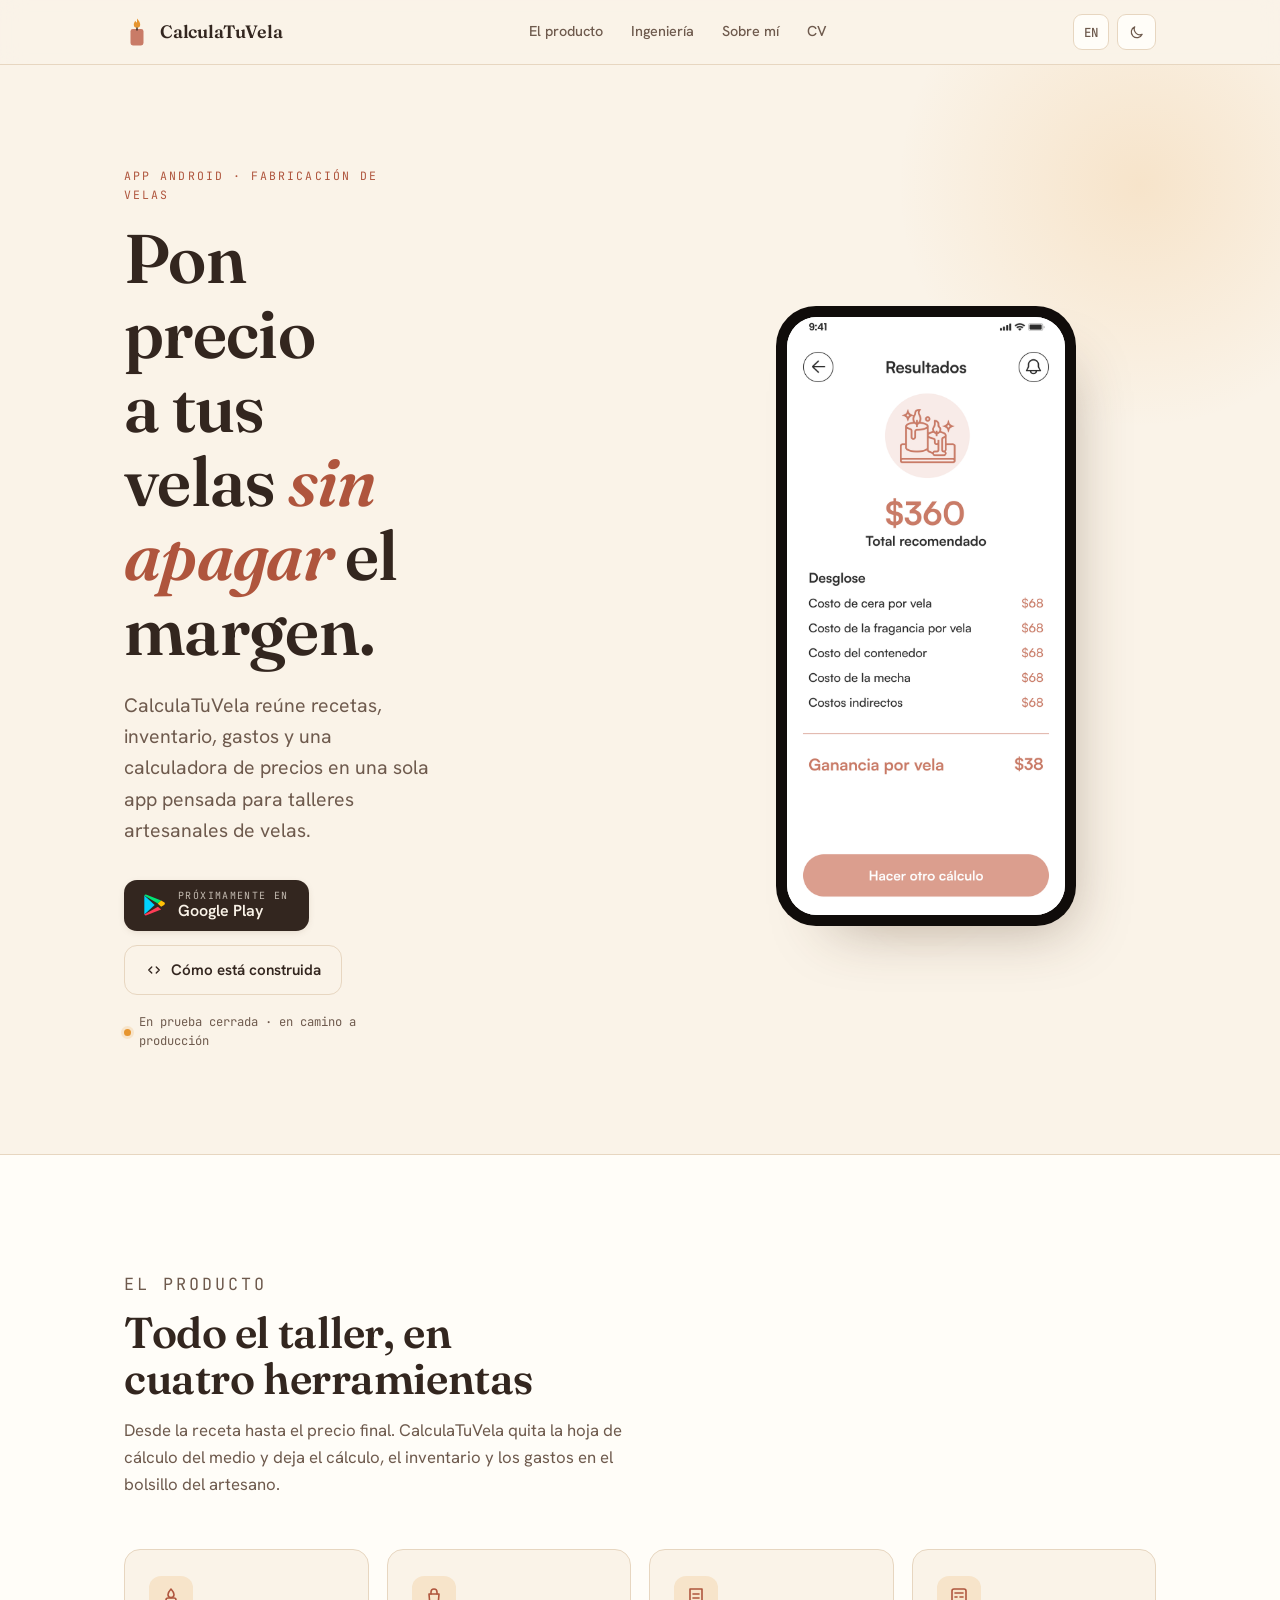
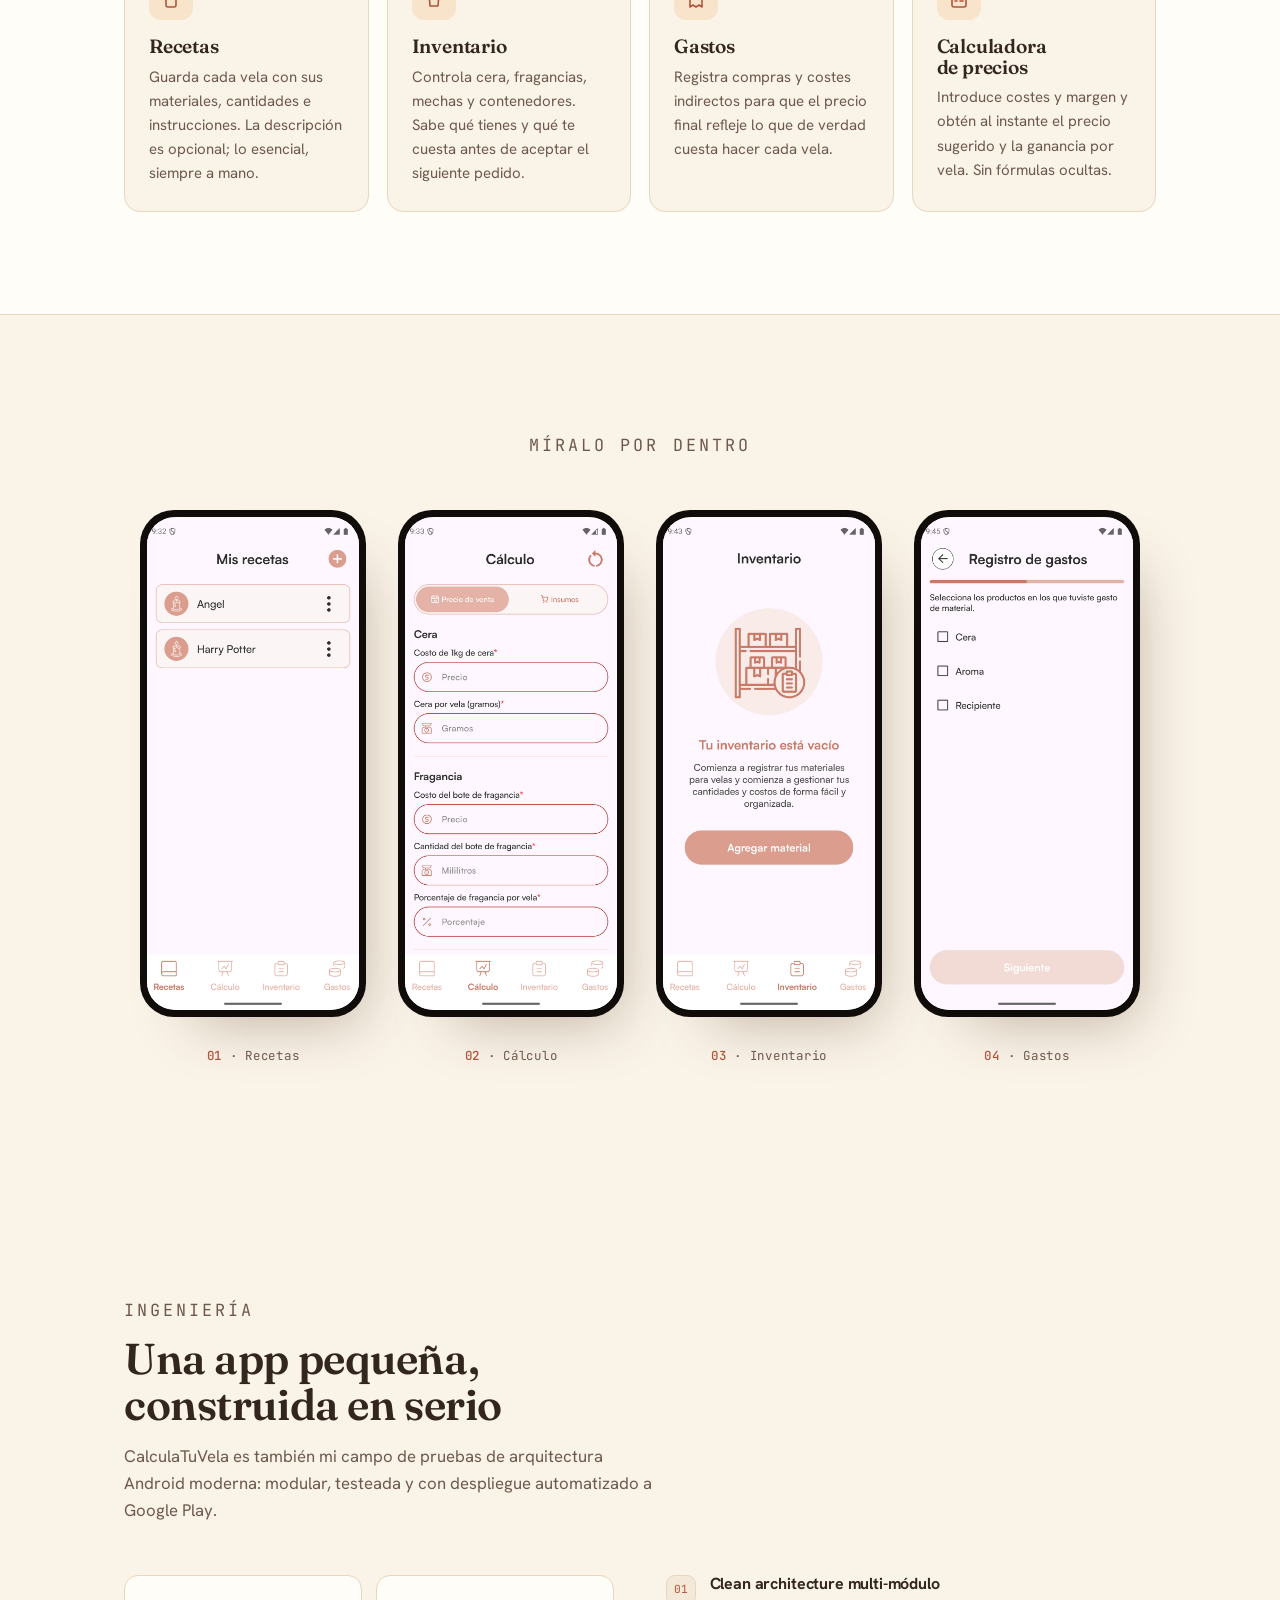
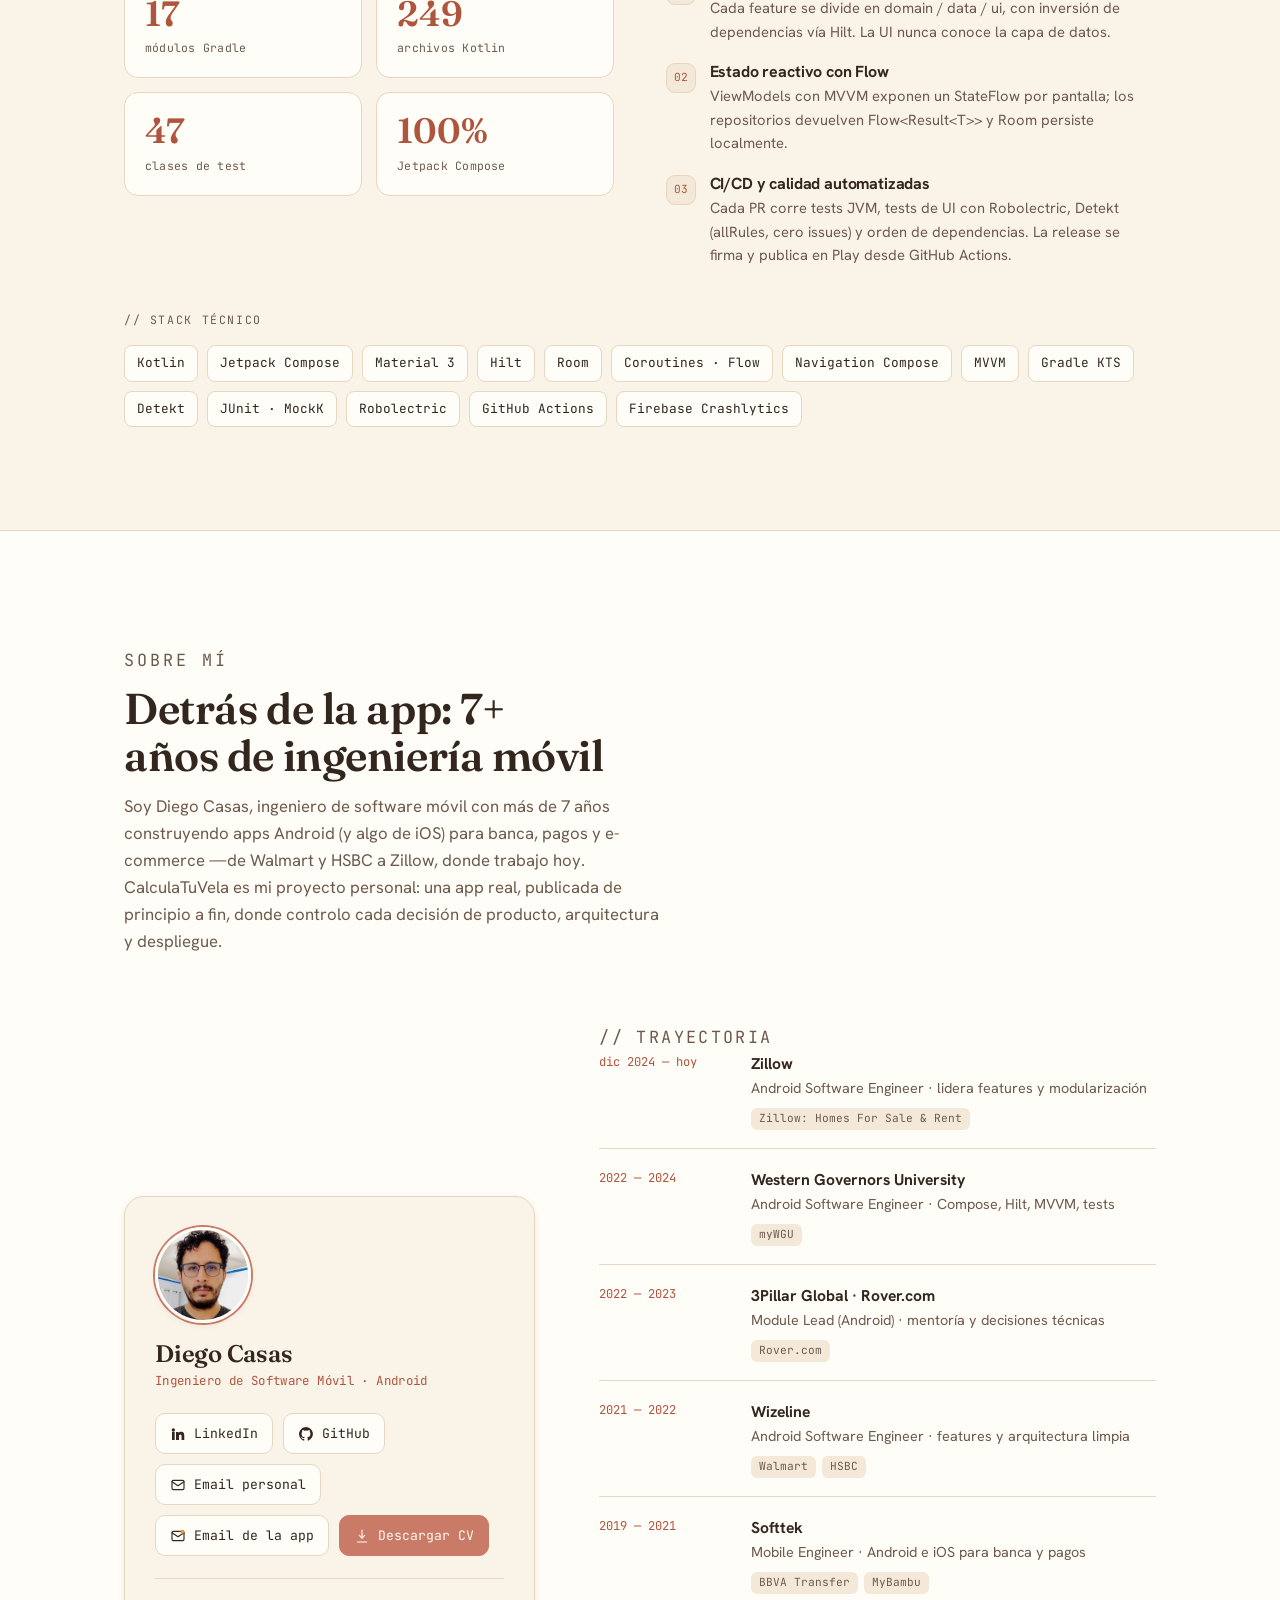
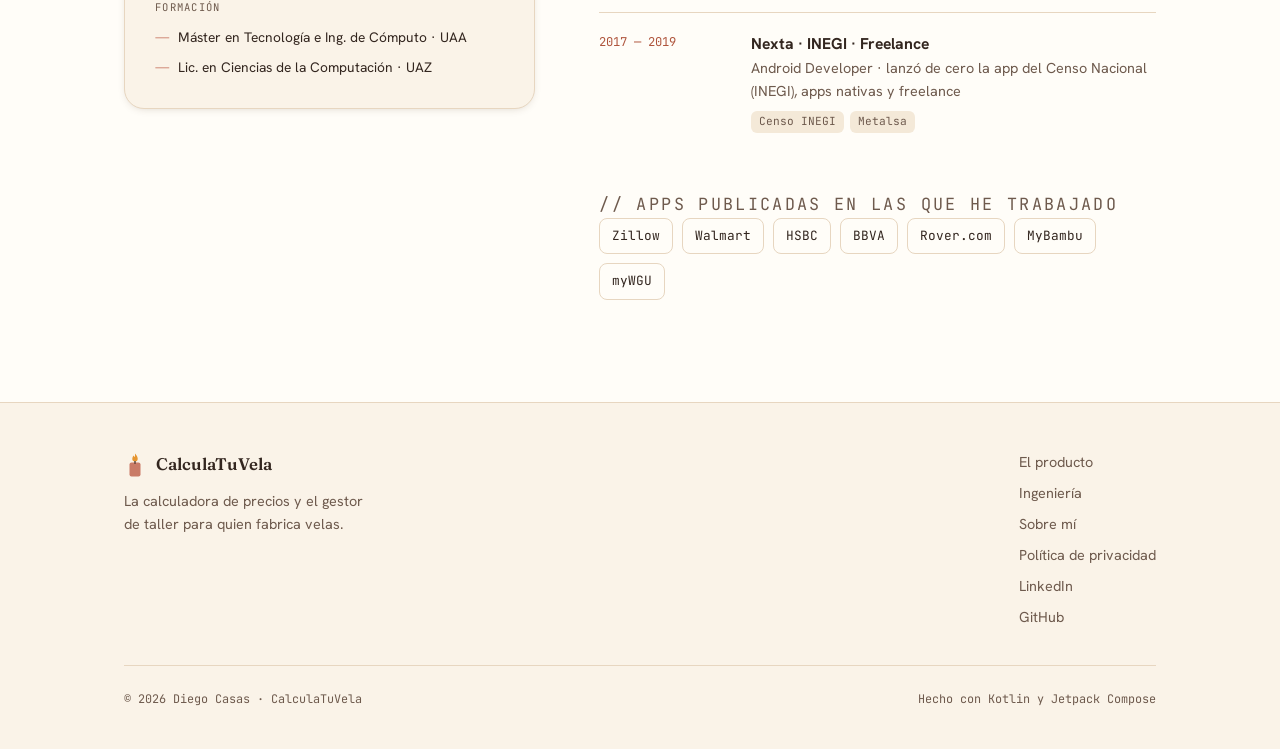
==== commit c77e37a6: "Add earlier experience (Nexta, INEGI, Freelance) to the about timeline Co-Authored-By: Claude Opus 4" ====
--- a/index.html
+++ b/index.html
@@ -614,6 +614,14 @@
               <div class="tl-apps"><span>BBVA Transfer</span><span>MyBambu</span></div>
             </div>
           </li>
+          <li class="tl-item">
+            <div class="tl-when">2017 — 2019</div>
+            <div class="tl-what">
+              <div class="tl-role">Nexta · INEGI · Freelance</div>
+              <div class="tl-co" data-es="Android Developer · lanzó de cero la app del Censo Nacional (INEGI), apps nativas y freelance" data-en="Android Developer · launched the national Census app from scratch (INEGI), native & freelance apps">Android Developer · lanzó de cero la app del Censo Nacional (INEGI), apps nativas y freelance</div>
+              <div class="tl-apps"><span data-es="Censo INEGI" data-en="INEGI Census">Censo INEGI</span><span>Metalsa</span></div>
+            </div>
+          </li>
         </ul>
 
         <div class="apps-block">
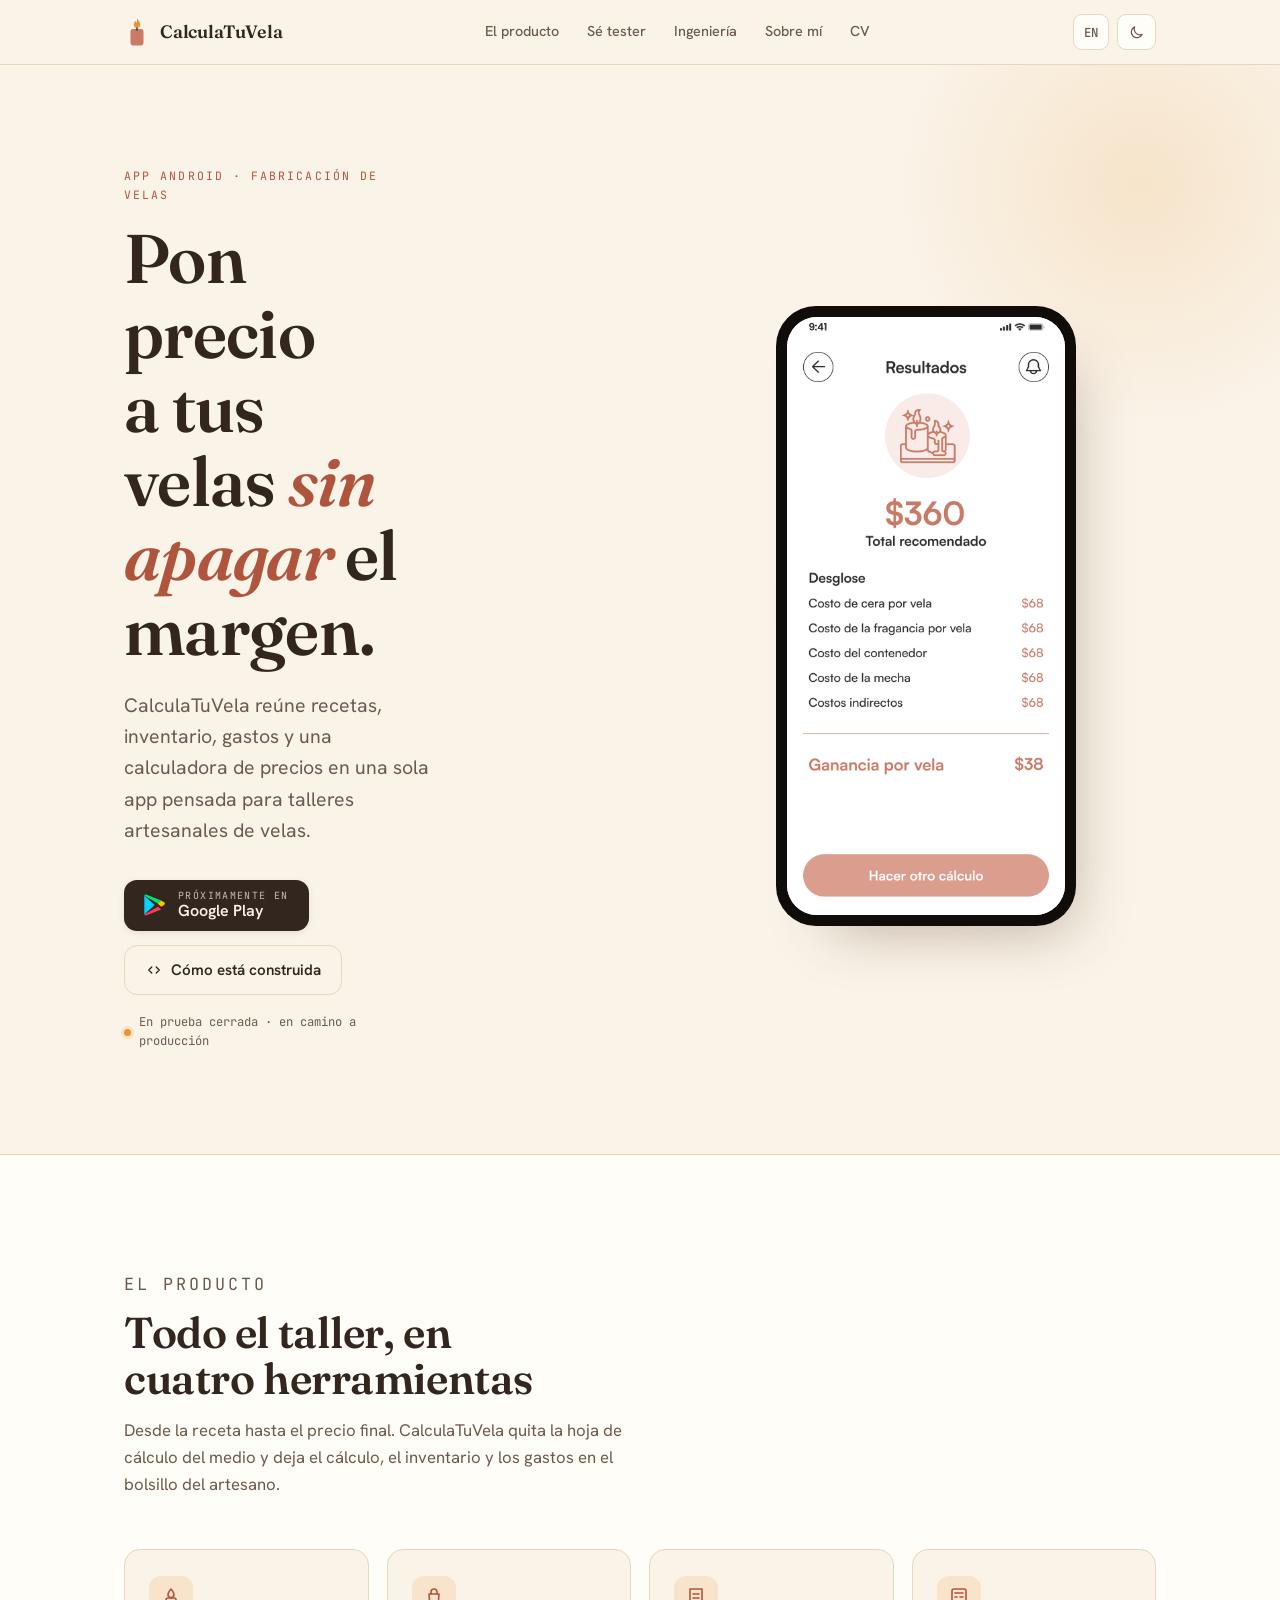
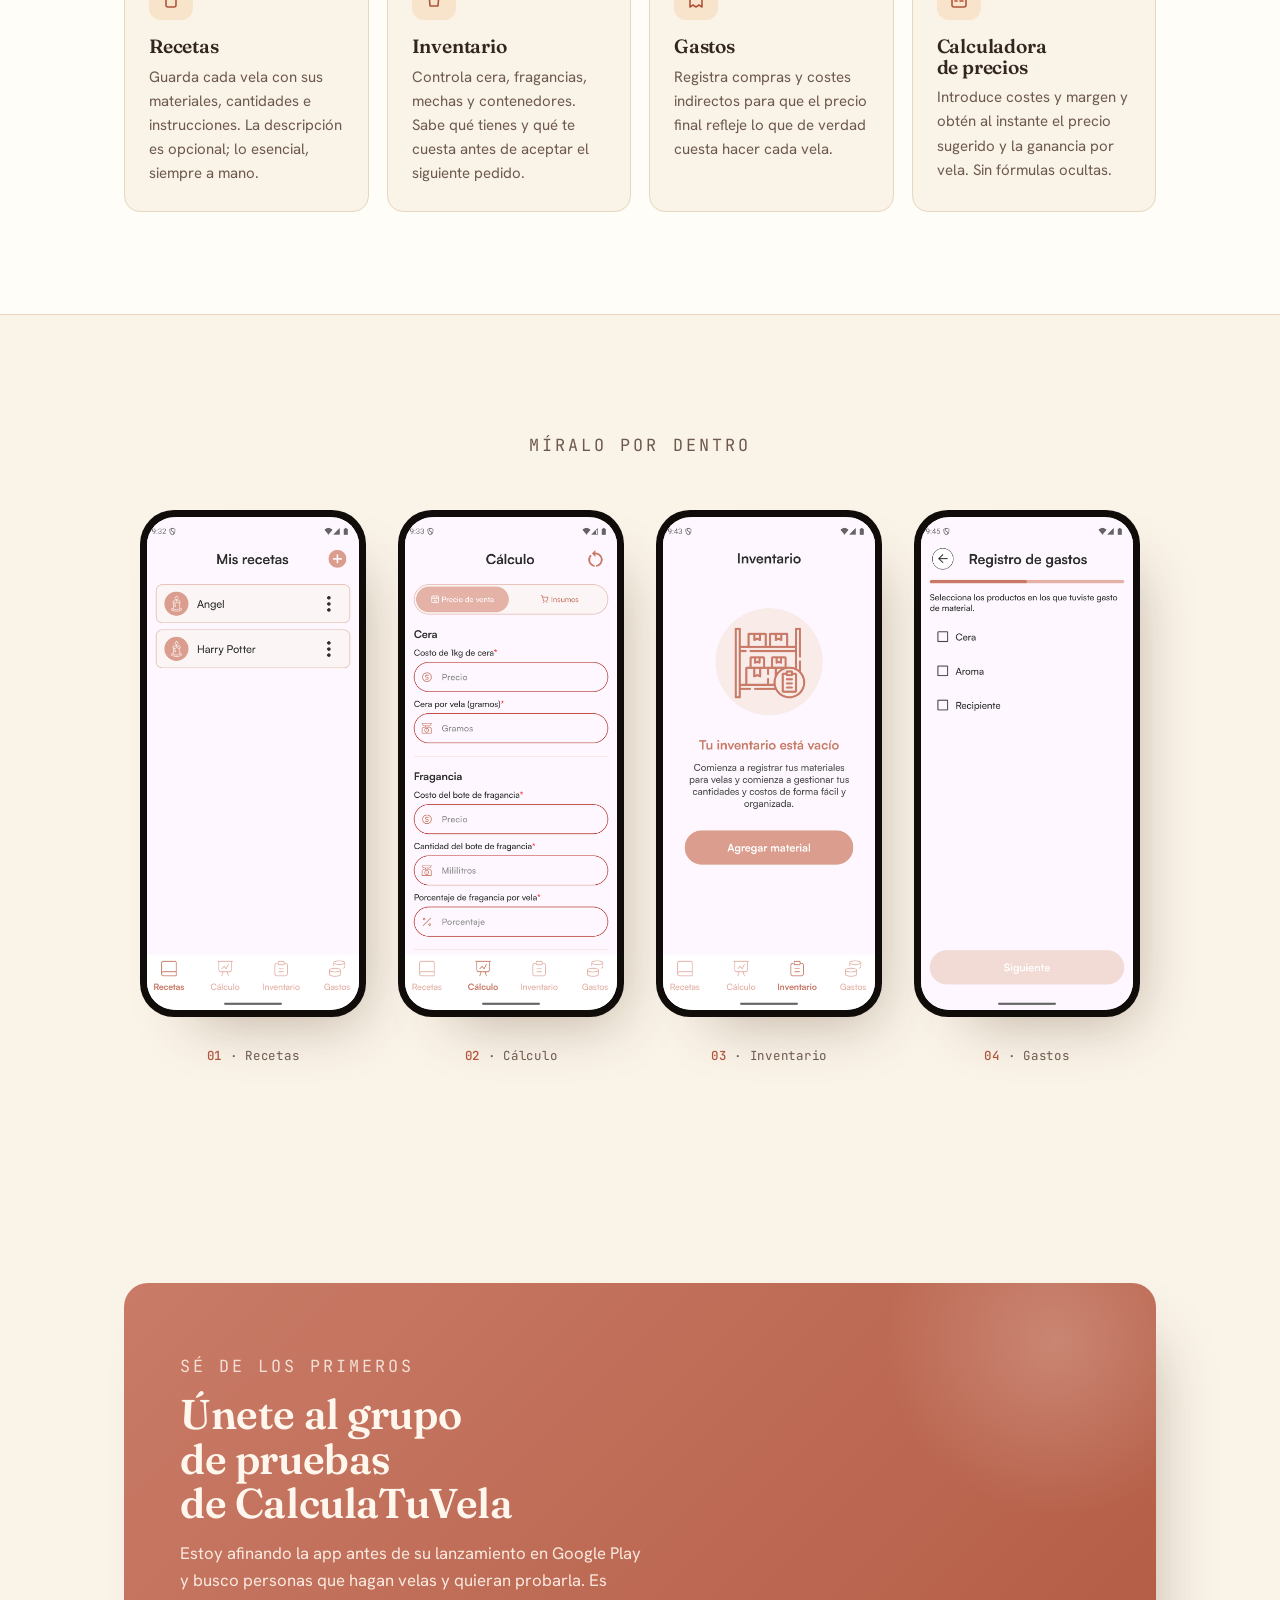
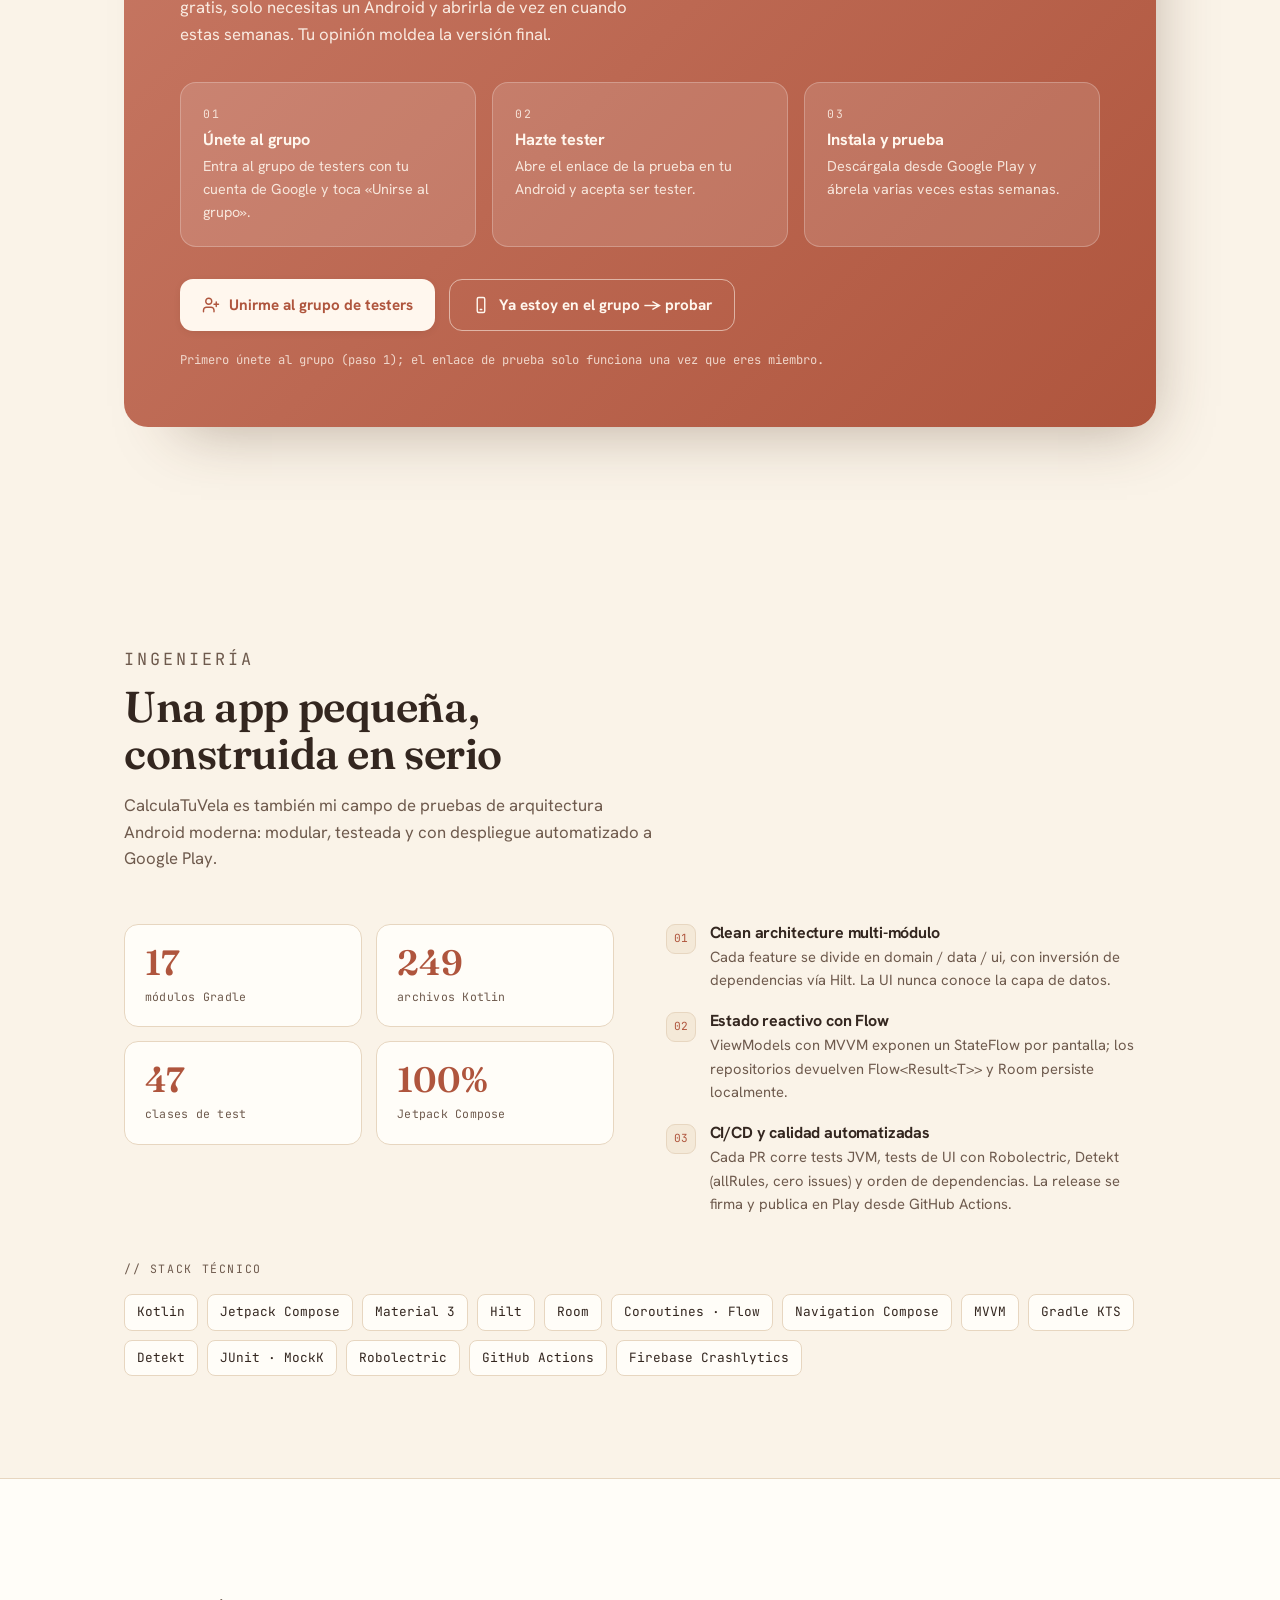
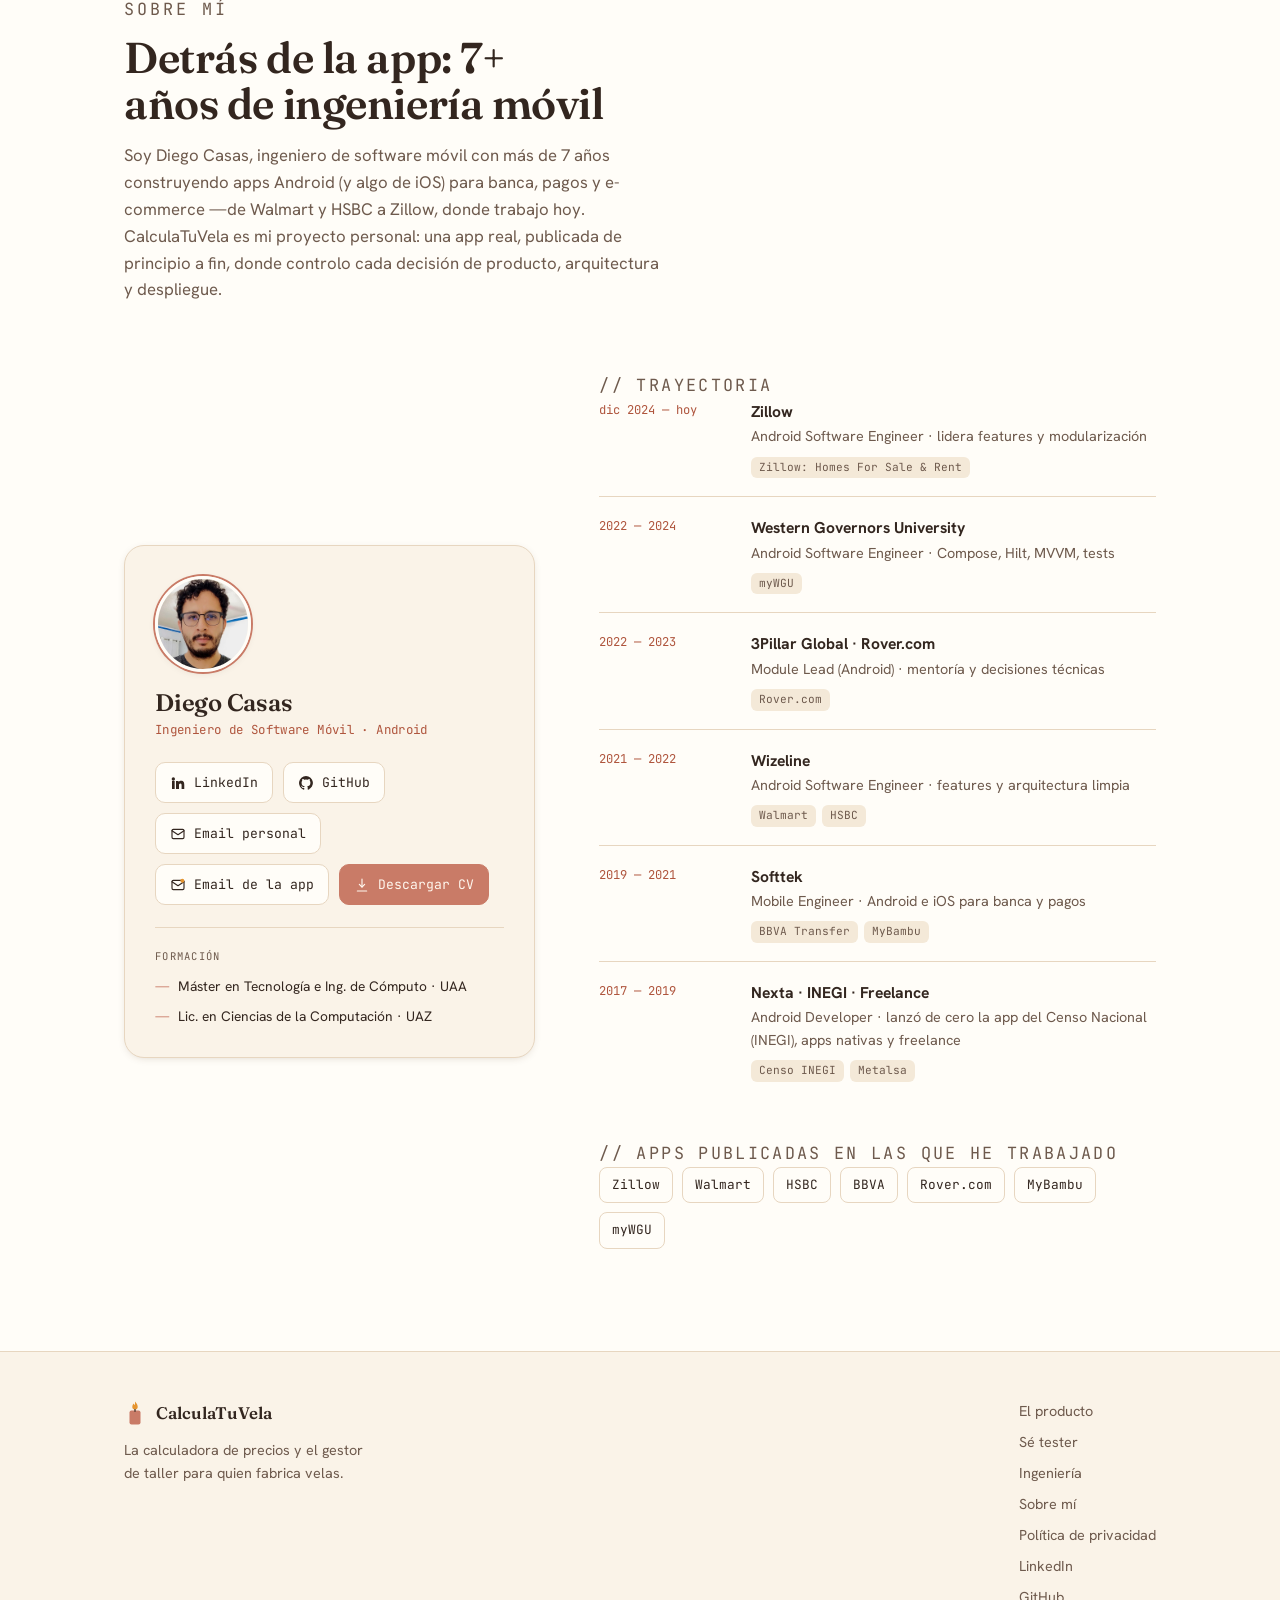
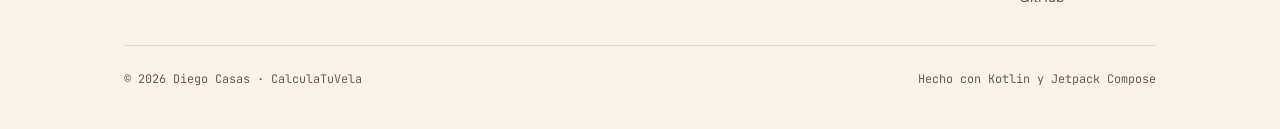
==== commit 9312b8d4: "Add "Be a tester" section to recruit closed-test testers Adds a terracotta CTA band after the galler" ====
--- a/index.html
+++ b/index.html
@@ -246,10 +246,12 @@
   .stack .lab { font-family: var(--font-mono); font-size: 0.72rem; letter-spacing: 0.14em; text-transform: uppercase; color: var(--ink-soft); margin-bottom: 16px; }
   .chips { display: flex; flex-wrap: wrap; gap: 9px; }
   .chip {
+    display: inline-block; text-decoration: none;
     font-family: var(--font-mono); font-size: 0.8rem; color: var(--ink);
     background: var(--surface); border: 1px solid var(--line); border-radius: 8px;
     padding: 7px 12px; transition: border-color .18s, color .18s;
   }
+  a.chip { cursor: pointer; }
   .chip:hover { border-color: var(--terracotta); color: var(--terracotta-ink); }
 
   /* ---------- About ---------- */
@@ -286,6 +288,42 @@
   .apps-block { margin-top: 40px; }
   @media (max-width: 560px) { .tl-item { grid-template-columns: 1fr; gap: 6px; } }
 
+  /* ---------- Testers CTA ---------- */
+  #testers { background: var(--ground); }
+  .testers-card {
+    position: relative; overflow: hidden;
+    background: linear-gradient(135deg, var(--terracotta), var(--terracotta-ink));
+    border-radius: 24px; padding: clamp(30px, 5vw, 56px); color: #FFF7EE;
+    box-shadow: var(--shadow);
+  }
+  .testers-card::before {
+    content: ""; position: absolute; top: -120px; right: -80px; width: 360px; height: 360px;
+    background: radial-gradient(circle, rgba(255,247,238,0.22), transparent 68%);
+    pointer-events: none;
+  }
+  .testers-head { position: relative; z-index: 1; max-width: 52ch; }
+  .testers-head .eyebrow { color: rgba(255,247,238,0.82); }
+  .testers-head h2 { color: #FFF7EE; font-size: clamp(1.8rem, 3.4vw, 2.6rem); margin-top: 12px; }
+  .testers-head p { color: rgba(255,247,238,0.9); font-size: 1.05rem; margin: 14px 0 0; }
+  .tester-steps { position: relative; z-index: 1; display: grid; grid-template-columns: repeat(3, 1fr); gap: 16px; margin-top: 34px; }
+  @media (max-width: 720px) { .tester-steps { grid-template-columns: 1fr; } }
+  .tstep { background: rgba(255,255,255,0.13); border: 1px solid rgba(255,255,255,0.24); border-radius: 16px; padding: 22px; }
+  .tstep .num { font-family: var(--font-mono); font-size: 0.72rem; letter-spacing: 0.14em; opacity: 0.82; }
+  .tstep h3 { color: #FFF7EE; font-family: var(--font-body); font-size: 1.02rem; font-weight: 700; margin: 8px 0 0; }
+  .tstep p { color: rgba(255,247,238,0.86); font-size: 0.9rem; margin: 6px 0 0; }
+  .tester-cta { position: relative; z-index: 1; display: flex; flex-wrap: wrap; gap: 14px; margin-top: 32px; }
+  .tbtn {
+    display: inline-flex; align-items: center; gap: 9px; text-decoration: none;
+    padding: 13px 22px; border-radius: 13px; font-weight: 700; font-size: 0.95rem;
+    transition: transform .18s, background .18s, border-color .18s;
+  }
+  .tbtn svg { width: 18px; height: 18px; }
+  .tbtn-primary { background: #FFF7EE; color: var(--terracotta-ink); box-shadow: var(--shadow-sm); }
+  .tbtn-primary:hover { transform: translateY(-2px); background: #fff; }
+  .tbtn-ghost { border: 1px solid rgba(255,247,238,0.55); color: #FFF7EE; }
+  .tbtn-ghost:hover { border-color: #FFF7EE; background: rgba(255,255,255,0.12); }
+  .tester-note { position: relative; z-index: 1; margin: 20px 0 0; font-family: var(--font-mono); font-size: 0.76rem; color: rgba(255,247,238,0.78); }
+
   /* ---------- Footer ---------- */
   footer { background: var(--ground); border-top: 1px solid var(--line); padding: 48px 0 40px; }
   .foot-grid { display: flex; flex-wrap: wrap; justify-content: space-between; gap: 24px; align-items: flex-start; }
@@ -329,6 +367,7 @@
     </a>
     <nav class="nav-links" aria-label="Principal">
       <a href="#producto" data-es="El producto" data-en="The product">El producto</a>
+      <a href="#testers" data-es="Sé tester" data-en="Be a tester">Sé tester</a>
       <a href="#ingenieria" data-es="Ingeniería" data-en="Engineering">Ingeniería</a>
       <a href="#sobre-mi" data-es="Sobre mí" data-en="About">Sobre mí</a>
       <a href="./cv.html" data-es="CV" data-en="Resume">CV</a>
@@ -457,6 +496,49 @@
         </div>
         <p class="shot-cap"><b>04</b> · <span data-es="Gastos" data-en="Expenses">Gastos</span></p>
       </div>
+    </div>
+  </div>
+</section>
+
+<!-- TESTERS -->
+<section id="testers">
+  <div class="wrap">
+    <div class="testers-card">
+      <div class="testers-head">
+        <p class="eyebrow" data-es="Sé de los primeros" data-en="Be one of the first">Sé de los primeros</p>
+        <h2 data-es="Únete al grupo de pruebas de CalculaTuVela" data-en="Join the CalculaTuVela testing group">Únete al grupo de pruebas de CalculaTuVela</h2>
+        <p data-es="Estoy afinando la app antes de su lanzamiento en Google Play y busco personas que hagan velas y quieran probarla. Es gratis, solo necesitas un Android y abrirla de vez en cuando estas semanas. Tu opinión moldea la versión final." data-en="I'm polishing the app before its Google Play launch and I'm looking for candle makers to try it out. It's free — you just need an Android and to open it now and then over the next weeks. Your feedback shapes the final version.">Estoy afinando la app antes de su lanzamiento en Google Play y busco personas que hagan velas y quieran probarla. Es gratis, solo necesitas un Android y abrirla de vez en cuando estas semanas. Tu opinión moldea la versión final.</p>
+      </div>
+
+      <div class="tester-steps">
+        <div class="tstep">
+          <div class="num">01</div>
+          <h3 data-es="Únete al grupo" data-en="Join the group">Únete al grupo</h3>
+          <p data-es="Entra al grupo de testers con tu cuenta de Google y toca «Unirse al grupo»." data-en="Join the testers group with your Google account and tap “Join group”.">Entra al grupo de testers con tu cuenta de Google y toca «Unirse al grupo».</p>
+        </div>
+        <div class="tstep">
+          <div class="num">02</div>
+          <h3 data-es="Hazte tester" data-en="Become a tester">Hazte tester</h3>
+          <p data-es="Abre el enlace de la prueba en tu Android y acepta ser tester." data-en="Open the testing link on your Android and accept becoming a tester.">Abre el enlace de la prueba en tu Android y acepta ser tester.</p>
+        </div>
+        <div class="tstep">
+          <div class="num">03</div>
+          <h3 data-es="Instala y prueba" data-en="Install & try it">Instala y prueba</h3>
+          <p data-es="Descárgala desde Google Play y ábrela varias veces estas semanas." data-en="Download it from Google Play and open it a few times over these weeks.">Descárgala desde Google Play y ábrela varias veces estas semanas.</p>
+        </div>
+      </div>
+
+      <div class="tester-cta">
+        <a class="tbtn tbtn-primary" href="https://groups.google.com/g/testers-calculatuvela" target="_blank" rel="noopener">
+          <svg viewBox="0 0 24 24" fill="none" stroke="currentColor" stroke-width="1.9" stroke-linecap="round" stroke-linejoin="round" aria-hidden="true"><path d="M16 21v-2a4 4 0 0 0-4-4H6a4 4 0 0 0-4 4v2"/><circle cx="9" cy="7" r="4"/><path d="M19 8v6M22 11h-6"/></svg>
+          <span data-es="Unirme al grupo de testers" data-en="Join the testers group">Unirme al grupo de testers</span>
+        </a>
+        <a class="tbtn tbtn-ghost" href="https://play.google.com/apps/testing/com.diegocasas.calculatuvela" target="_blank" rel="noopener">
+          <svg viewBox="0 0 24 24" fill="none" stroke="currentColor" stroke-width="1.9" stroke-linecap="round" stroke-linejoin="round" aria-hidden="true"><rect x="7" y="2" width="10" height="20" rx="2"/><line x1="11" y1="18" x2="13" y2="18"/></svg>
+          <span data-es="Ya estoy en el grupo → probar" data-en="Already in the group → test">Ya estoy en el grupo → probar</span>
+        </a>
+      </div>
+      <p class="tester-note" data-es="Primero únete al grupo (paso 1); el enlace de prueba solo funciona una vez que eres miembro." data-en="Join the group first (step 1); the testing link only works once you're a member.">Primero únete al grupo (paso 1); el enlace de prueba solo funciona una vez que eres miembro.</p>
     </div>
   </div>
 </section>
@@ -627,13 +709,13 @@
         <div class="apps-block">
           <p class="lab-mono" data-es="// apps publicadas en las que he trabajado" data-en="// shipped apps I've worked on">// apps publicadas en las que he trabajado</p>
           <div class="chips">
-            <span class="chip">Zillow</span>
-            <span class="chip">Walmart</span>
-            <span class="chip">HSBC</span>
-            <span class="chip">BBVA</span>
-            <span class="chip">Rover.com</span>
+            <a class="chip" href="https://play.google.com/store/apps/details?id=com.zillow.android.zillowmap" target="_blank" rel="noopener">Zillow</a>
+            <a class="chip" href="https://play.google.com/store/apps/details?id=com.walmart.mg" target="_blank" rel="noopener">Walmart</a>
+            <a class="chip" href="https://play.google.com/store/apps/details?id=mx.hsbc.hsbcmexico" target="_blank" rel="noopener">HSBC</a>
+            <a class="chip" href="https://play.google.com/store/apps/details?id=com.bancomer.mbanking" target="_blank" rel="noopener">BBVA</a>
+            <a class="chip" href="https://play.google.com/store/apps/details?id=com.rover.android" target="_blank" rel="noopener">Rover.com</a>
             <span class="chip">MyBambu</span>
-            <span class="chip">myWGU</span>
+            <a class="chip" href="https://play.google.com/store/apps/details?id=edu.wgu.students.android" target="_blank" rel="noopener">myWGU</a>
           </div>
         </div>
       </div>
@@ -655,6 +737,7 @@
       </div>
       <div class="foot-links">
         <a href="#producto" data-es="El producto" data-en="The product">El producto</a>
+        <a href="#testers" data-es="Sé tester" data-en="Be a tester">Sé tester</a>
         <a href="#ingenieria" data-es="Ingeniería" data-en="Engineering">Ingeniería</a>
         <a href="#sobre-mi" data-es="Sobre mí" data-en="About">Sobre mí</a>
         <a href="./privacy-policy.html" data-es="Política de privacidad" data-en="Privacy policy">Política de privacidad</a>
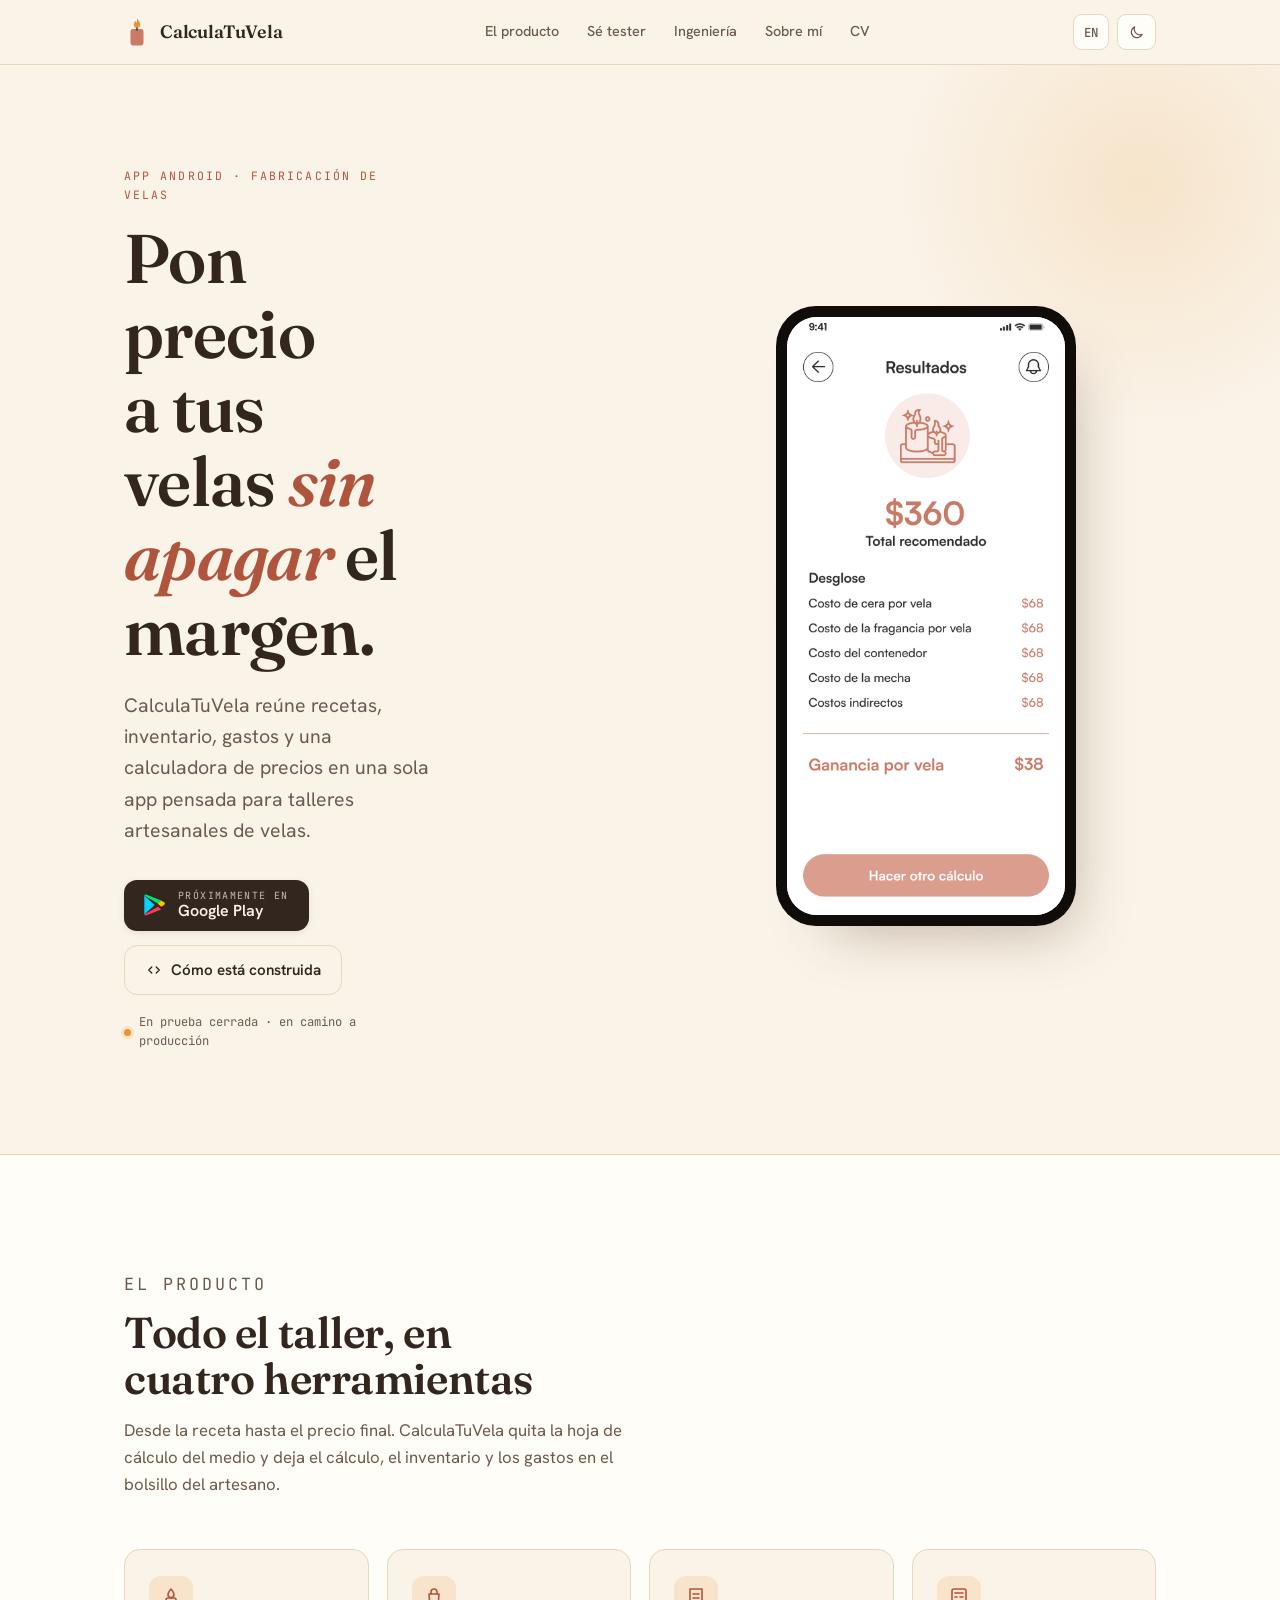
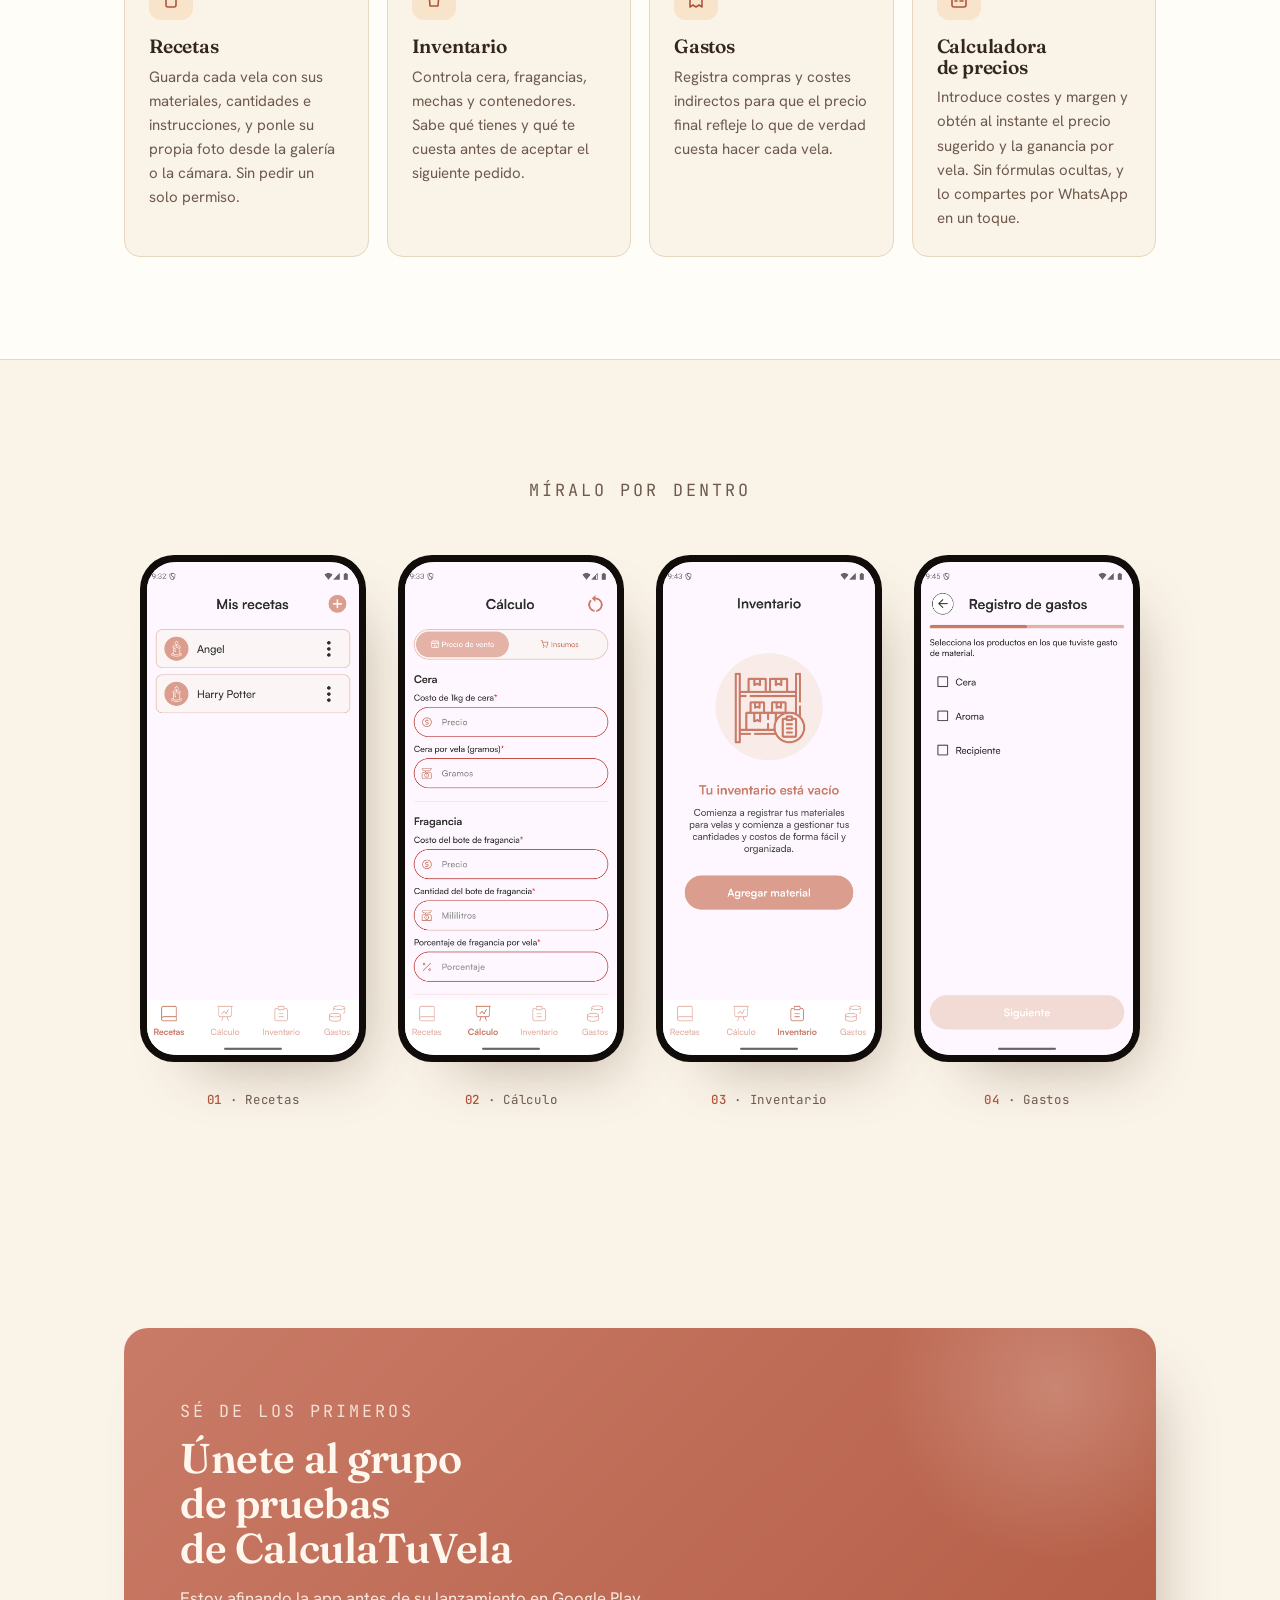
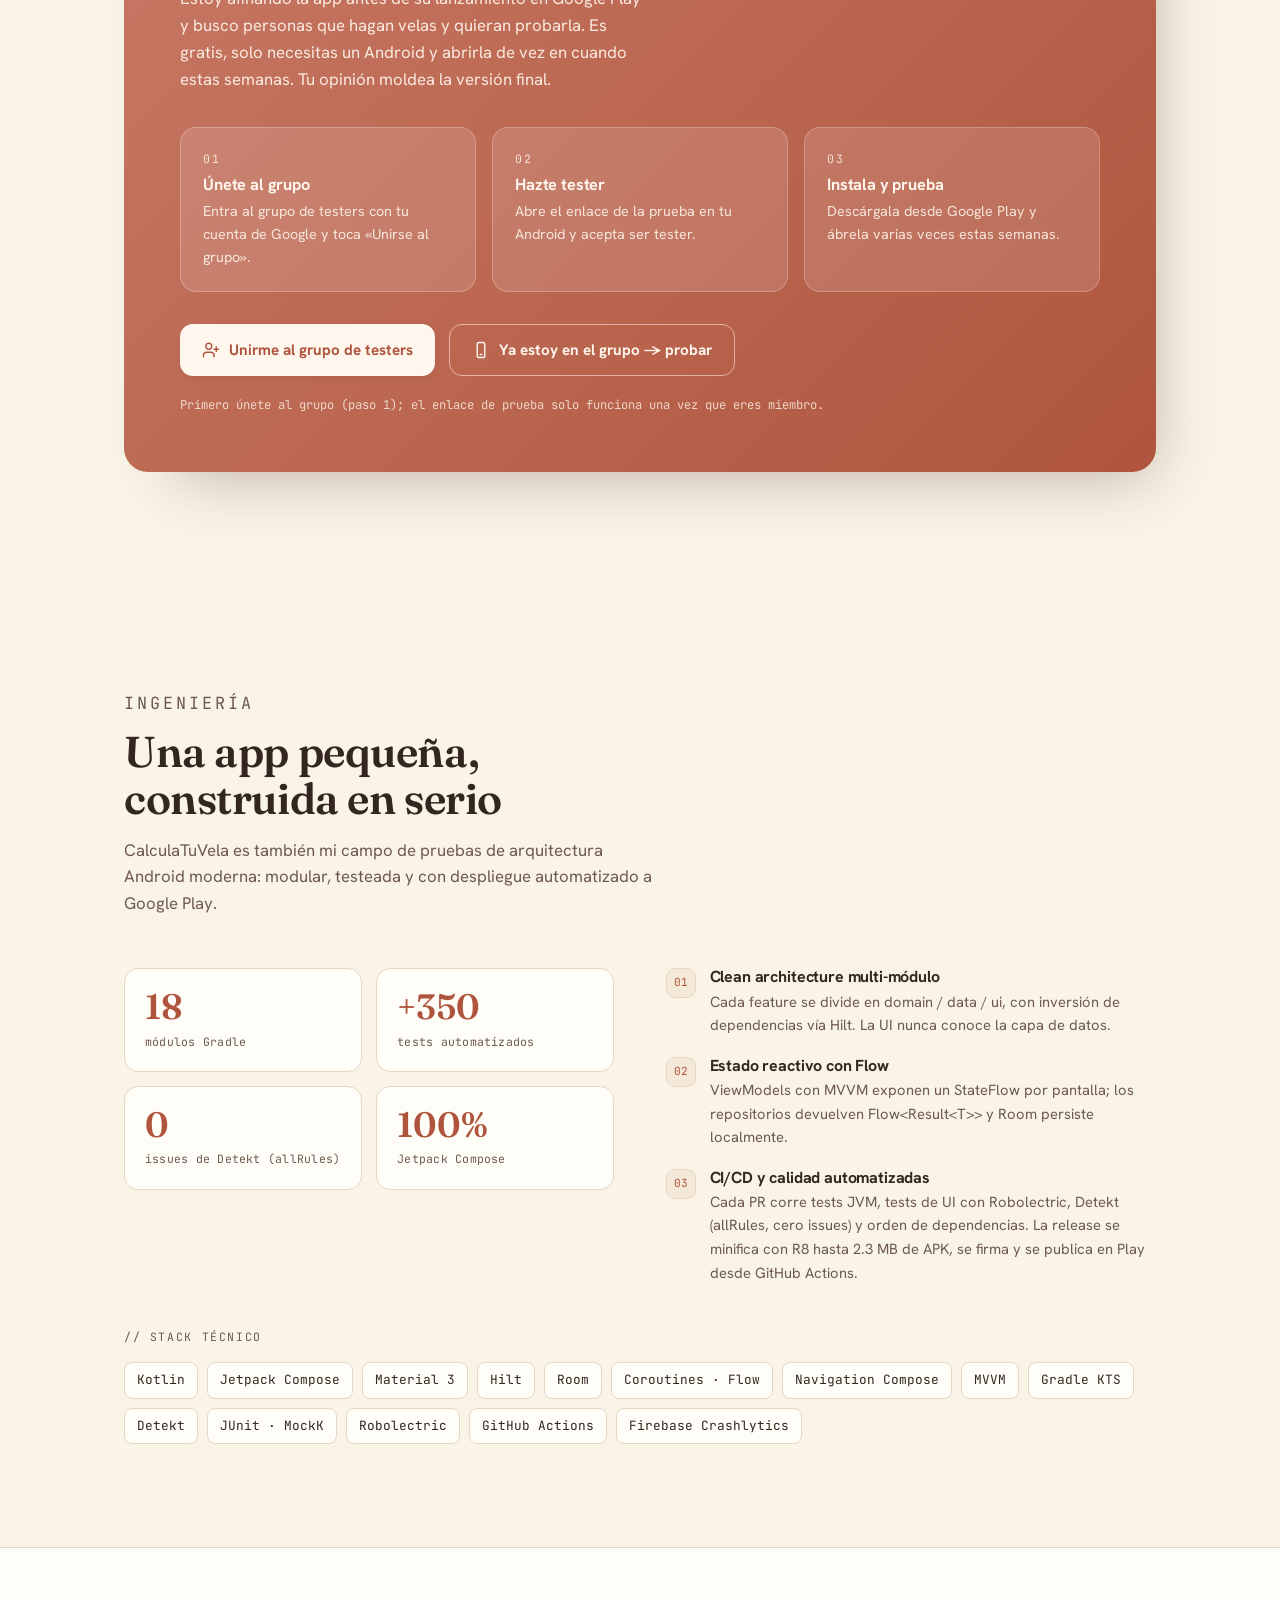
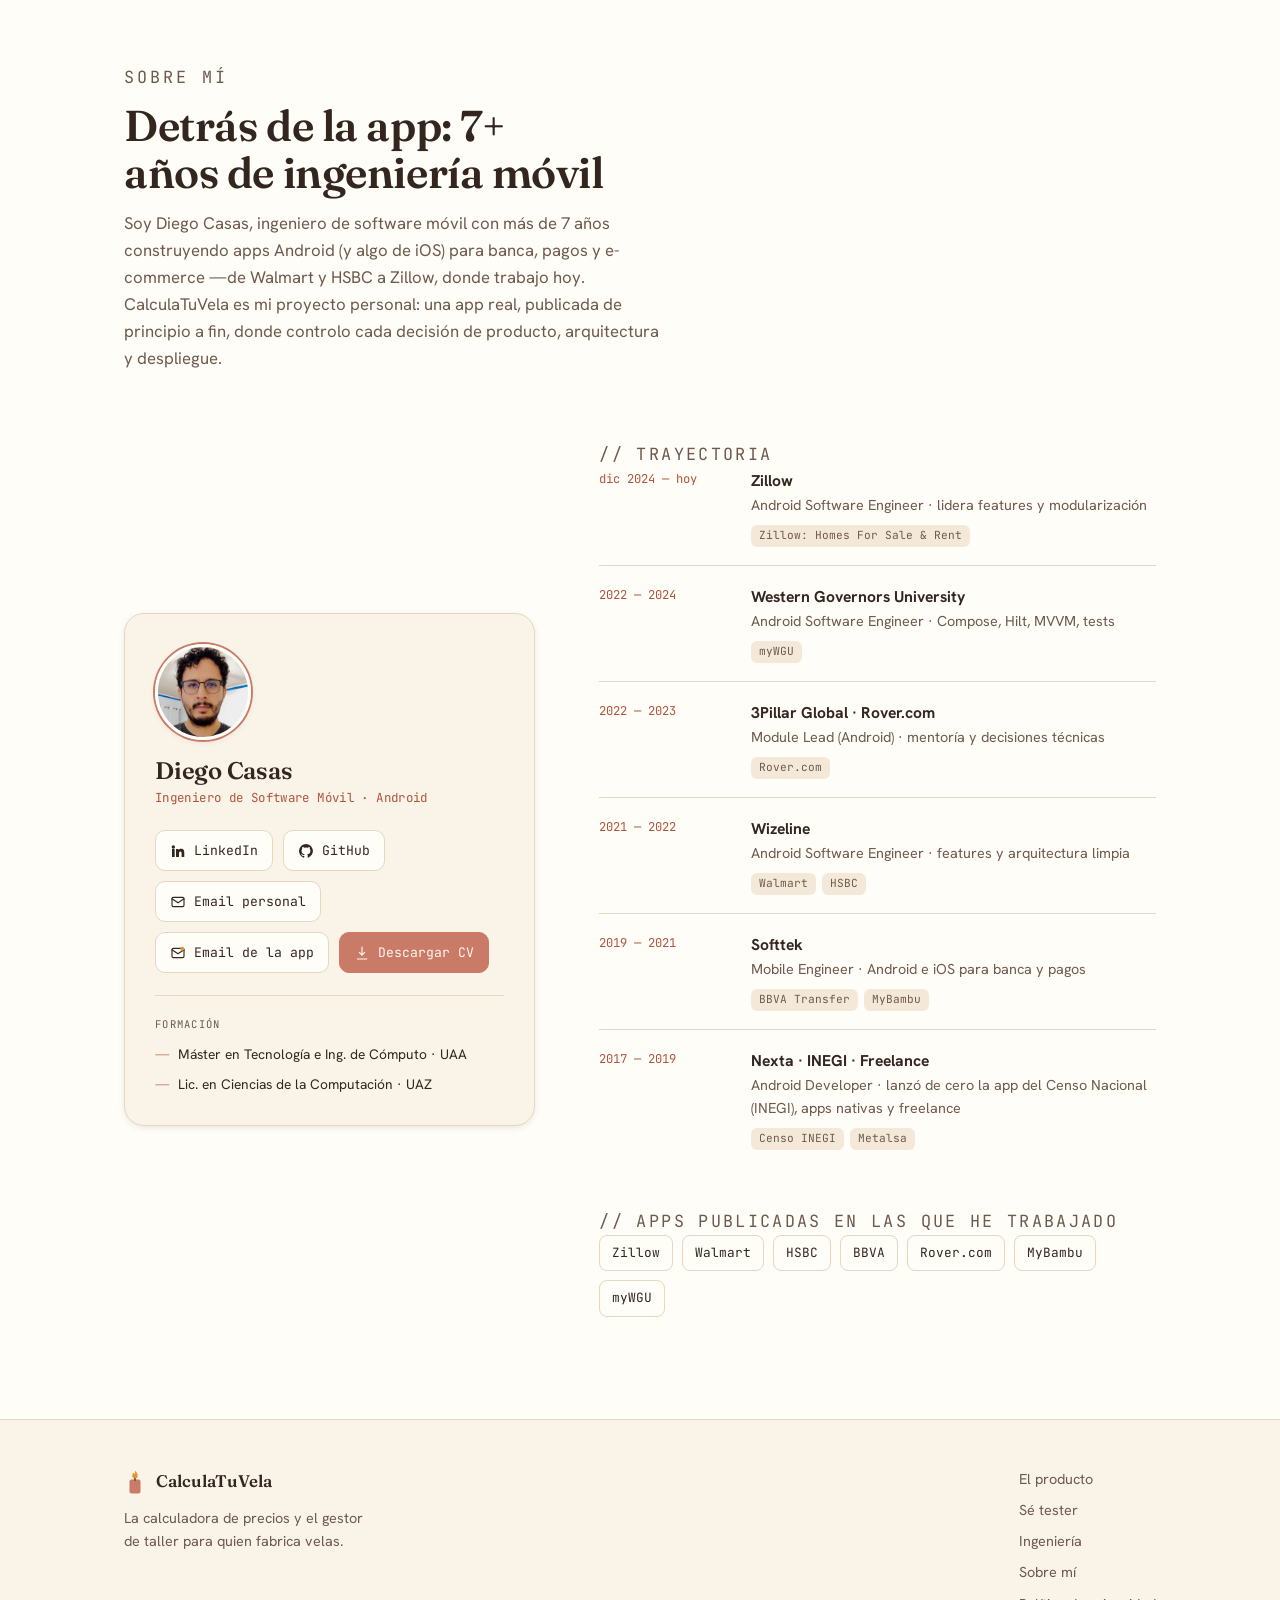
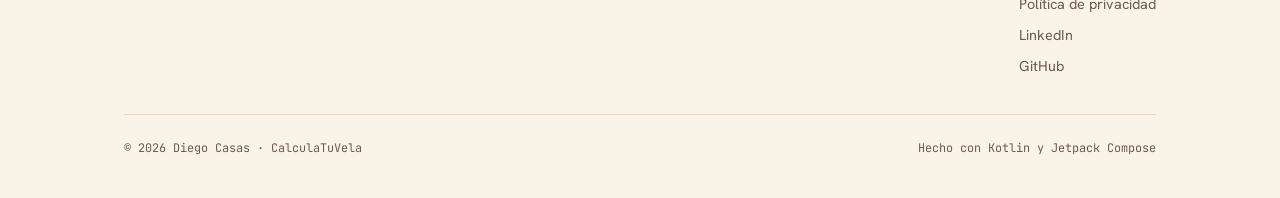
==== commit 10f3317a: "Bring the landing copy up to date with the 1.3.0 app Two shipped features were missing from the prod" ====
--- a/index.html
+++ b/index.html
@@ -436,7 +436,7 @@
       <div class="feat">
         <div class="ic"><svg viewBox="0 0 24 24" aria-hidden="true"><path d="M12 3c2 2.2 3 3.9 3 5.6a3 3 0 0 1-6 0C9 6.9 10 5.2 12 3z"/><rect x="7" y="12" width="10" height="9" rx="2"/></svg></div>
         <h3 data-es="Recetas" data-en="Recipes">Recetas</h3>
-        <p data-es="Guarda cada vela con sus materiales, cantidades e instrucciones. La descripción es opcional; lo esencial, siempre a mano." data-en="Save every candle with its materials, amounts and instructions. Description optional; the essentials always at hand.">Guarda cada vela con sus materiales, cantidades e instrucciones. La descripción es opcional; lo esencial, siempre a mano.</p>
+        <p data-es="Guarda cada vela con sus materiales, cantidades e instrucciones, y ponle su propia foto desde la galería o la cámara. Sin pedir un solo permiso." data-en="Save every candle with its materials, amounts and instructions, and give it its own photo from the gallery or the camera. Without asking for a single permission.">Guarda cada vela con sus materiales, cantidades e instrucciones, y ponle su propia foto desde la galería o la cámara. Sin pedir un solo permiso.</p>
       </div>
       <div class="feat">
         <div class="ic"><svg viewBox="0 0 24 24" aria-hidden="true"><path d="M7 8h10l-1 12H8L7 8z"/><path d="M9 8V6a3 3 0 0 1 6 0v2"/></svg></div>
@@ -451,7 +451,7 @@
       <div class="feat">
         <div class="ic"><svg viewBox="0 0 24 24" aria-hidden="true"><rect x="5" y="3" width="14" height="18" rx="2"/><line x1="8" y1="7" x2="16" y2="7"/><line x1="8" y1="11" x2="10" y2="11"/><line x1="13" y1="11" x2="16" y2="11"/><line x1="8" y1="15" x2="10" y2="15"/><line x1="13" y1="15" x2="16" y2="15"/></svg></div>
         <h3 data-es="Calculadora de precios" data-en="Pricing calculator">Calculadora de precios</h3>
-        <p data-es="Introduce costes y margen y obtén al instante el precio sugerido y la ganancia por vela. Sin fórmulas ocultas." data-en="Enter costs and margin and instantly get the suggested price and profit per candle. No hidden formulas.">Introduce costes y margen y obtén al instante el precio sugerido y la ganancia por vela. Sin fórmulas ocultas.</p>
+        <p data-es="Introduce costes y margen y obtén al instante el precio sugerido y la ganancia por vela. Sin fórmulas ocultas, y lo compartes por WhatsApp en un toque." data-en="Enter costs and margin and instantly get the suggested price and profit per candle. No hidden formulas, and one tap shares it over WhatsApp.">Introduce costes y margen y obtén al instante el precio sugerido y la ganancia por vela. Sin fórmulas ocultas, y lo compartes por WhatsApp en un toque.</p>
       </div>
     </div>
   </div>
@@ -554,9 +554,9 @@
 
     <div class="eng-top">
       <div class="metrics">
-        <div class="metric"><div class="n">17</div><div class="l" data-es="módulos Gradle" data-en="Gradle modules">módulos Gradle</div></div>
-        <div class="metric"><div class="n">249</div><div class="l" data-es="archivos Kotlin" data-en="Kotlin files">archivos Kotlin</div></div>
-        <div class="metric"><div class="n">47</div><div class="l" data-es="clases de test" data-en="test classes">clases de test</div></div>
+        <div class="metric"><div class="n">18</div><div class="l" data-es="módulos Gradle" data-en="Gradle modules">módulos Gradle</div></div>
+        <div class="metric"><div class="n">+350</div><div class="l" data-es="tests automatizados" data-en="automated tests">tests automatizados</div></div>
+        <div class="metric"><div class="n">0</div><div class="l" data-es="issues de Detekt (allRules)" data-en="Detekt issues (allRules)">issues de Detekt (allRules)</div></div>
         <div class="metric"><div class="n">100%</div><div class="l" data-es="Jetpack Compose" data-en="Jetpack Compose">Jetpack Compose</div></div>
       </div>
 
@@ -579,7 +579,7 @@
           <span class="bullet">03</span>
           <div>
             <h3 data-es="CI/CD y calidad automatizadas" data-en="Automated CI/CD & quality">CI/CD y calidad automatizadas</h3>
-            <p data-es="Cada PR corre tests JVM, tests de UI con Robolectric, Detekt (allRules, cero issues) y orden de dependencias. La release se firma y publica en Play desde GitHub Actions." data-en="Every PR runs JVM tests, Robolectric UI tests, Detekt (allRules, zero issues) and dependency ordering. Releases are signed and published to Play from GitHub Actions.">Cada PR corre tests JVM, tests de UI con Robolectric, Detekt (allRules, cero issues) y orden de dependencias. La release se firma y publica en Play desde GitHub Actions.</p>
+            <p data-es="Cada PR corre tests JVM, tests de UI con Robolectric, Detekt (allRules, cero issues) y orden de dependencias. La release se minifica con R8 hasta 2.3 MB de APK, se firma y se publica en Play desde GitHub Actions." data-en="Every PR runs JVM tests, Robolectric UI tests, Detekt (allRules, zero issues) and dependency ordering. Releases are shrunk with R8 down to a 2.3 MB APK, signed and published to Play from GitHub Actions.">Cada PR corre tests JVM, tests de UI con Robolectric, Detekt (allRules, cero issues) y orden de dependencias. La release se minifica con R8 hasta 2.3 MB de APK, se firma y se publica en Play desde GitHub Actions.</p>
           </div>
         </div>
       </div>
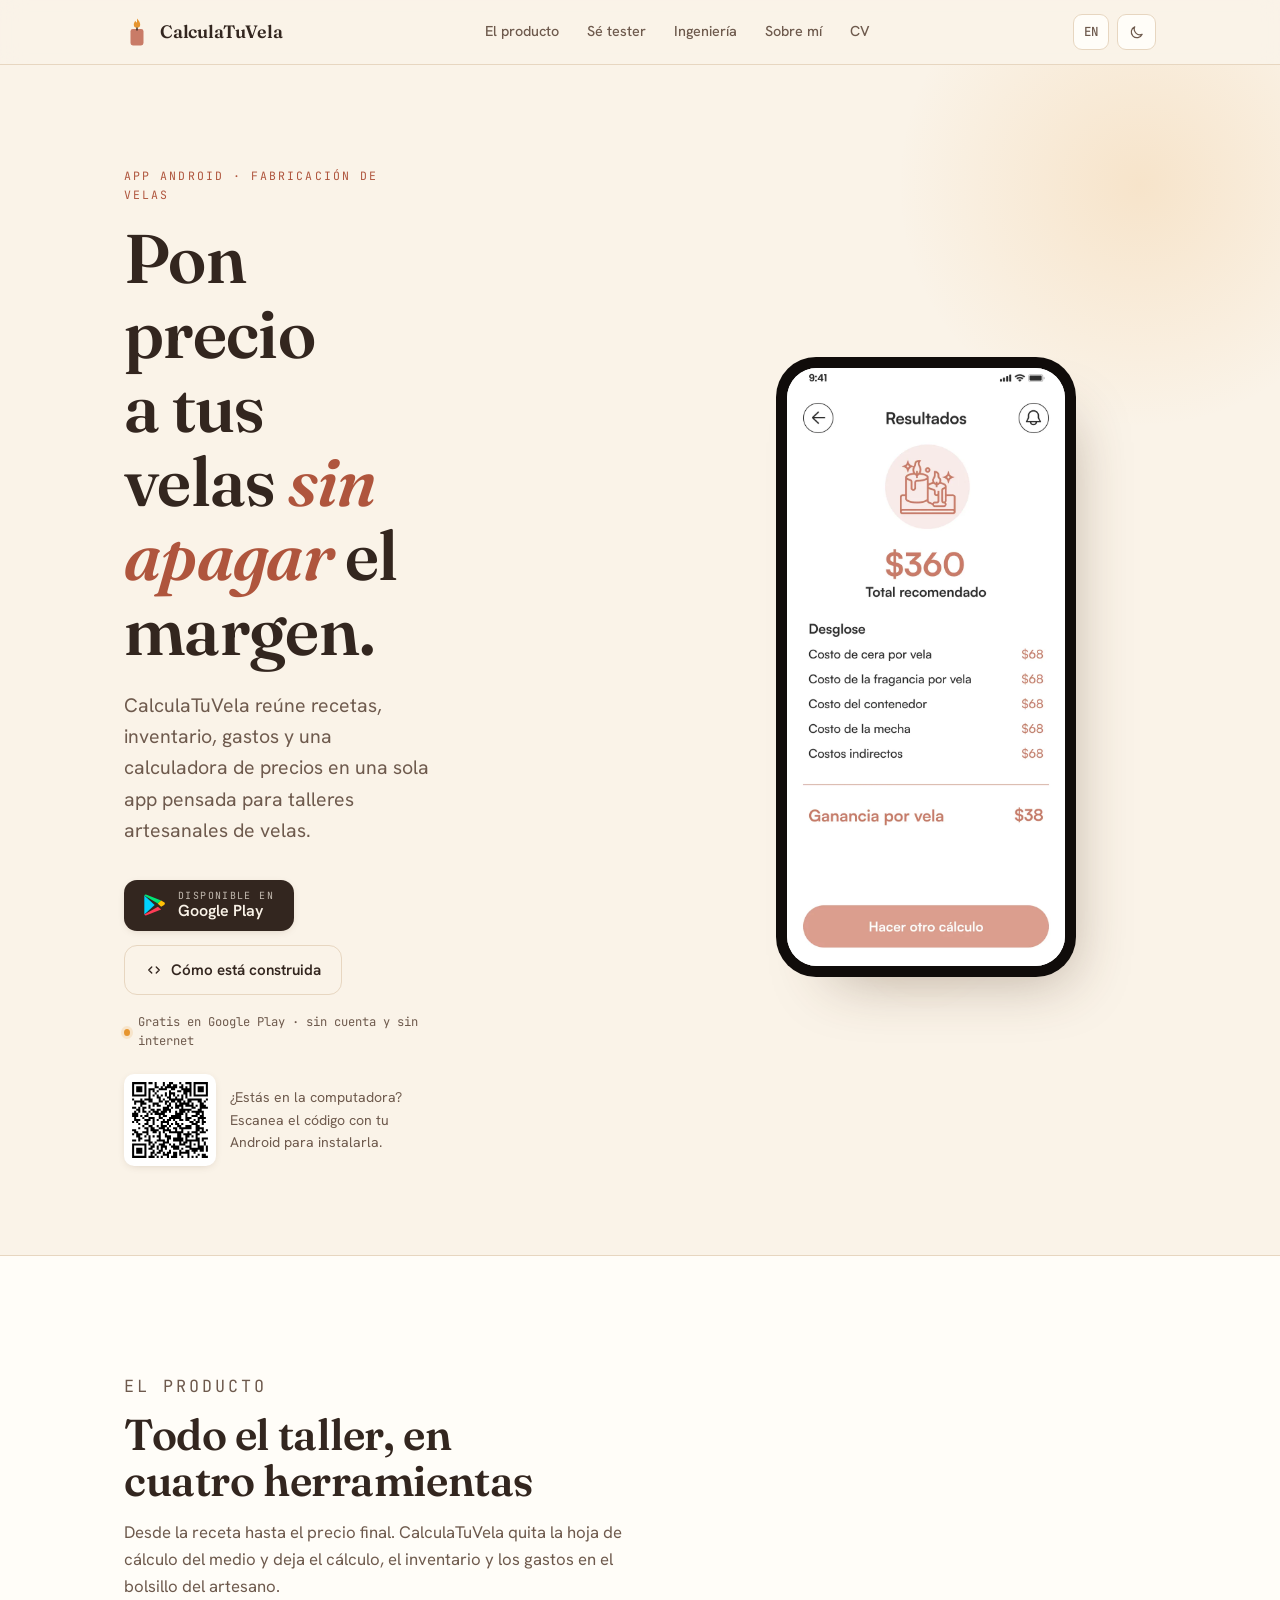
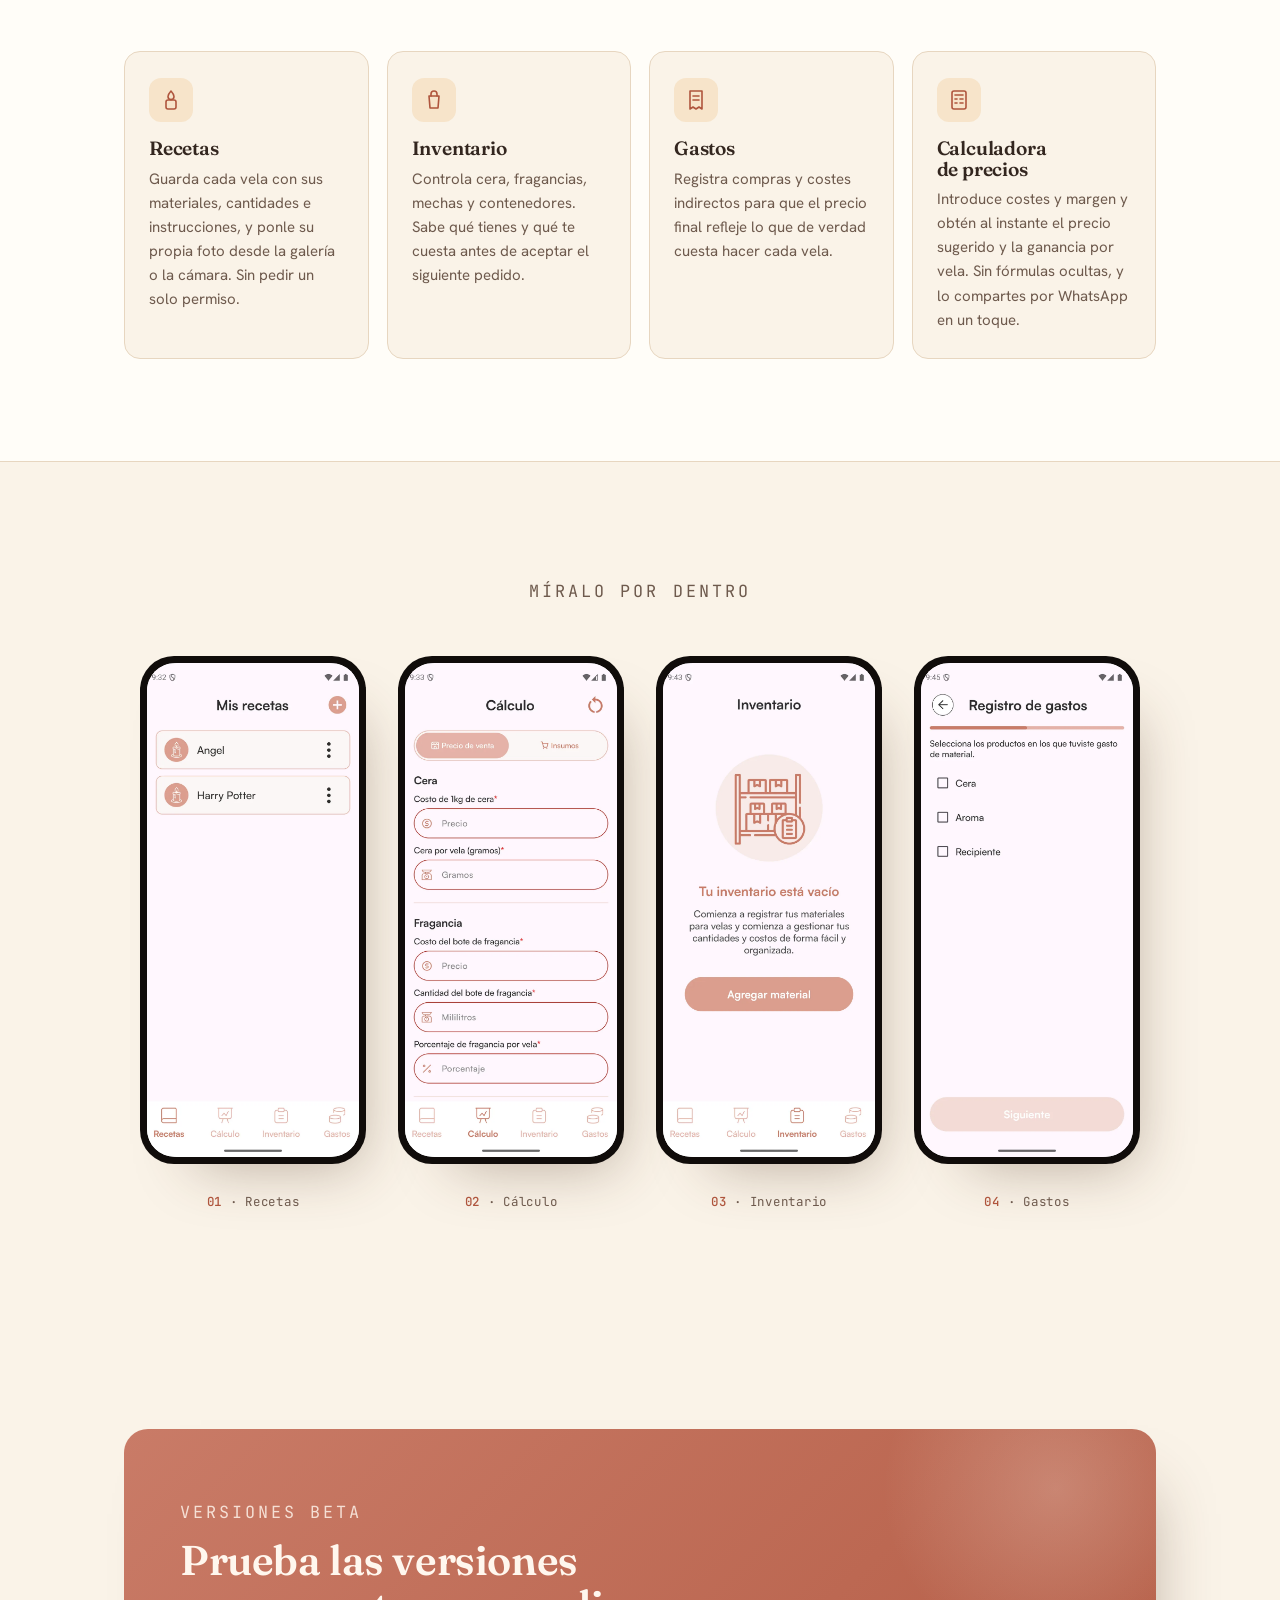
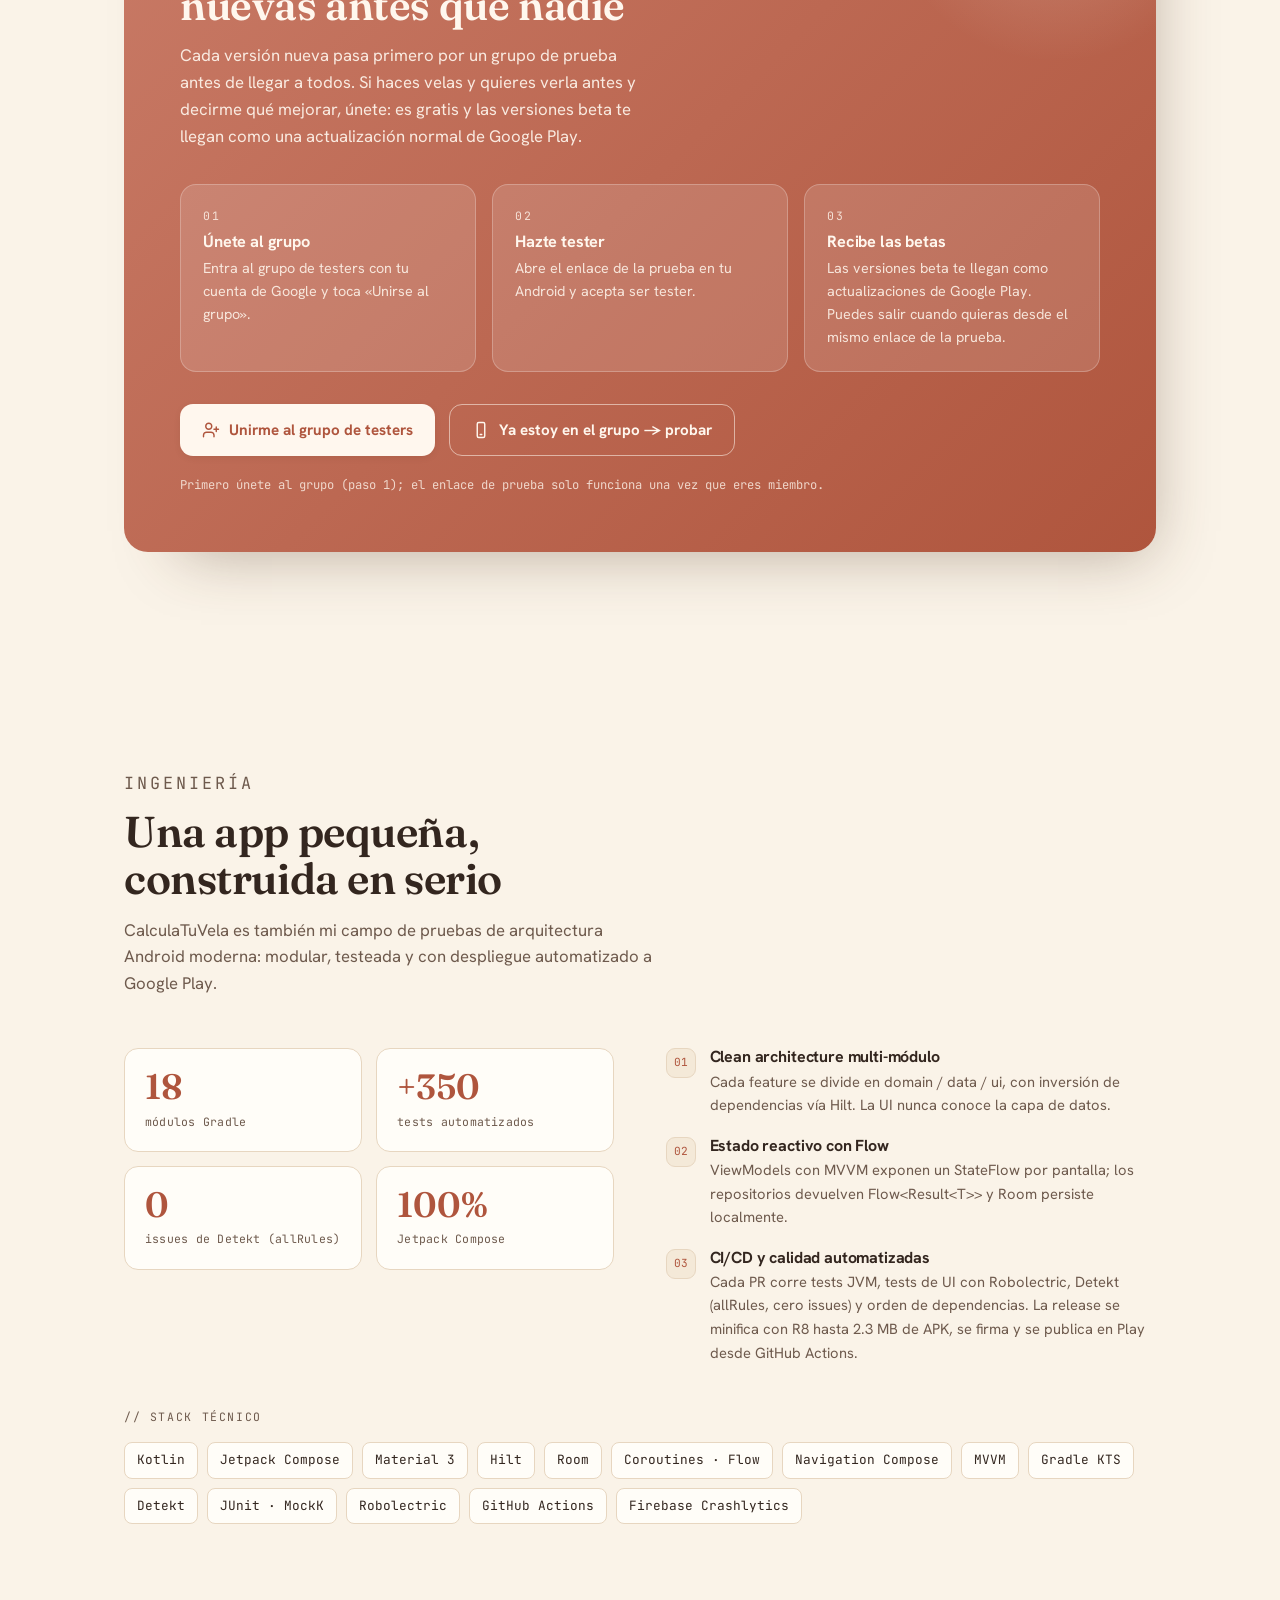
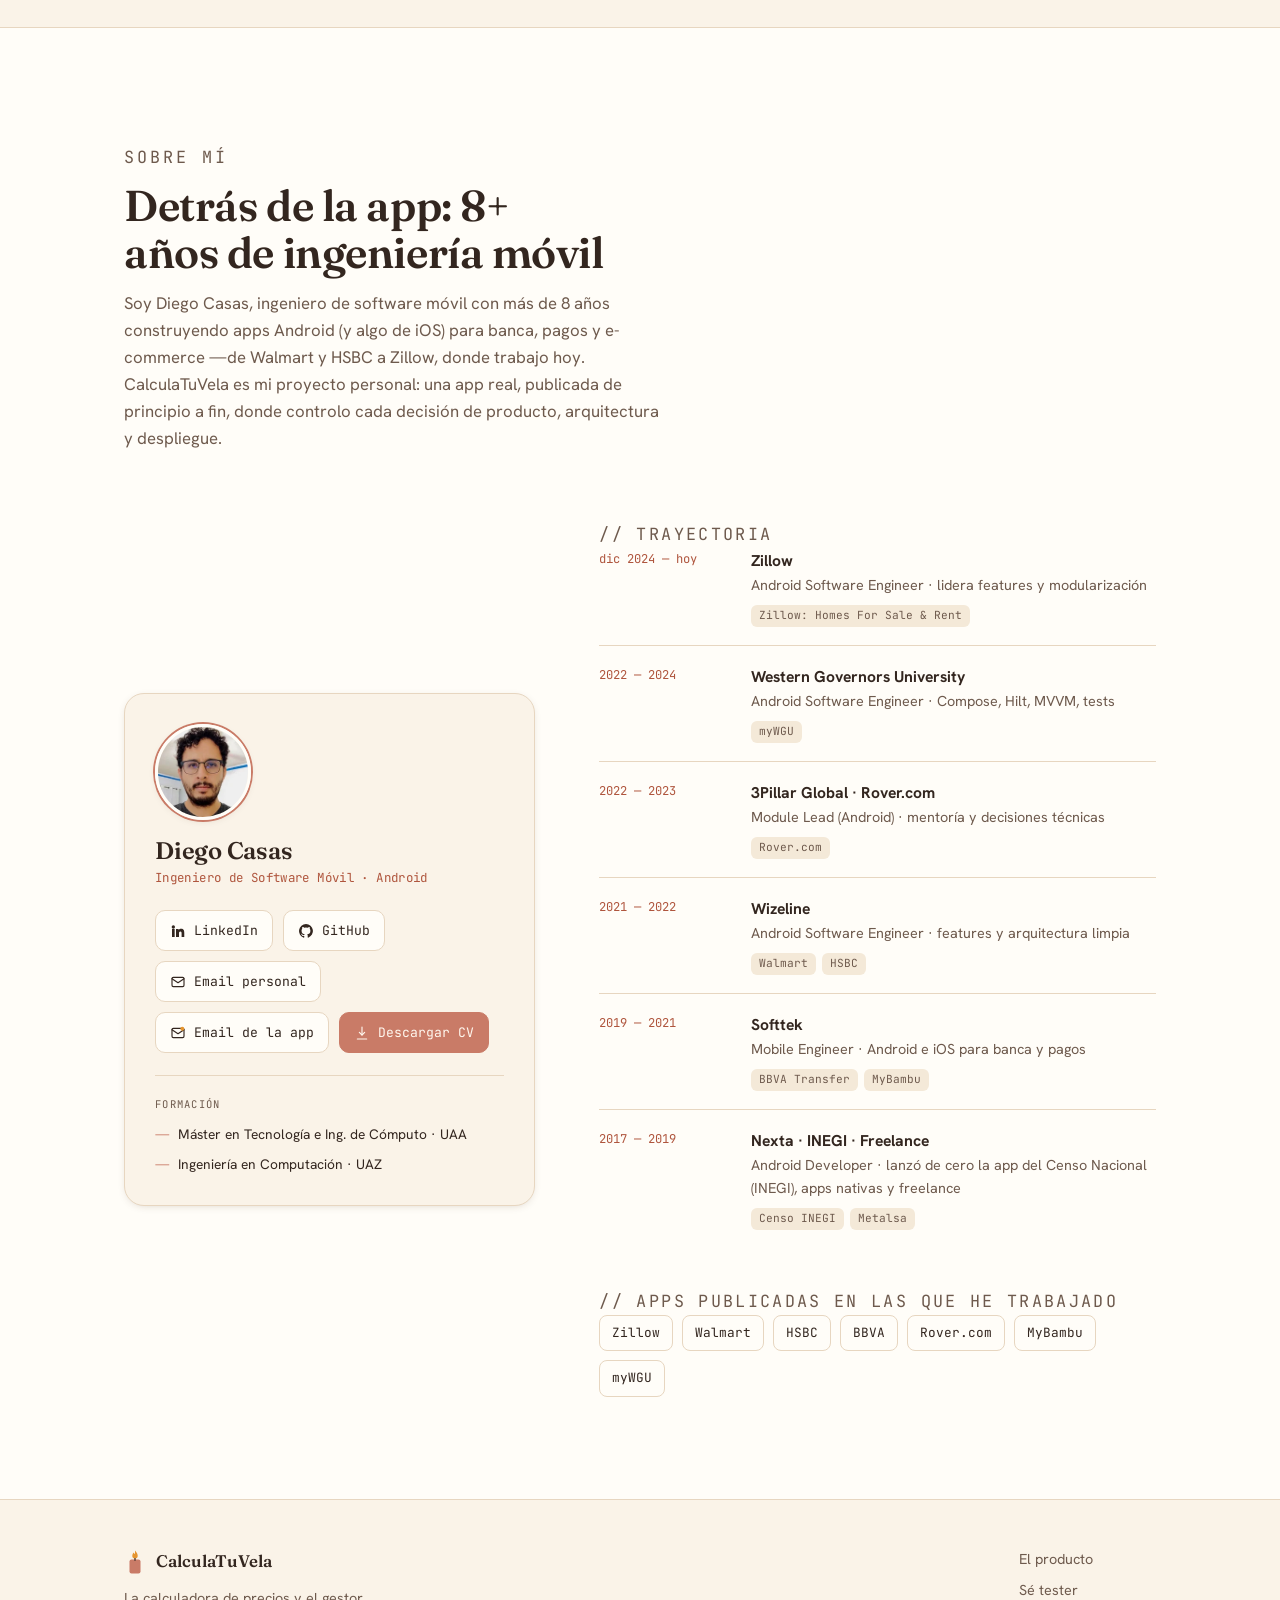
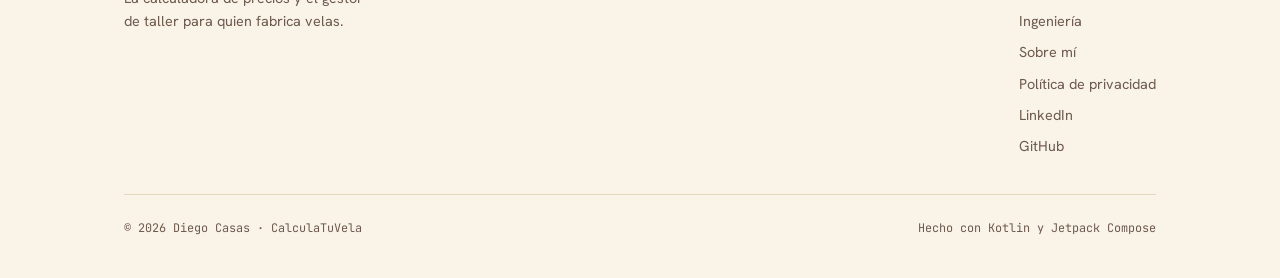
==== commit 04cea370: "Update experience to 8+ years and correct the bachelor's degree The degree from UAZ is Computer Engi" ====
--- a/index.html
+++ b/index.html
@@ -1,95 +1,39 @@
 <!DOCTYPE html>
-<html lang="es">
+<html lang="es" data-en-lang="en">
 <head>
 <meta charset="UTF-8">
 <meta name="viewport" content="width=device-width, initial-scale=1.0">
-<title>CalculaTuVela — App para fabricantes de velas · Diego Casas</title>
-<meta name="description" content="CalculaTuVela: app Android para calcular precios, gestionar recetas, inventario y gastos en la fabricación de velas. Proyecto de Diego Casas, desarrollador Android.">
-<meta property="og:title" content="CalculaTuVela — App para fabricantes de velas">
-<meta property="og:description" content="Calcula el precio de tus velas y gestiona tu taller: recetas, inventario y gastos, en una sola app.">
+<title data-en="CalculaTuVela — App for candle makers · Diego Casas">CalculaTuVela — App para fabricantes de velas · Diego Casas</title>
+<meta name="description" content="CalculaTuVela: app Android para calcular precios, gestionar recetas, inventario y gastos en la fabricación de velas. Proyecto de Diego Casas, desarrollador Android." data-en-content="CalculaTuVela: Android app to price candles and manage recipes, inventory and expenses for candle making. A project by Diego Casas, Android developer.">
+<link rel="canonical" href="https://calculatuvela.github.io/" data-en-href="https://calculatuvela.github.io/en/">
+<link rel="alternate" hreflang="es" href="https://calculatuvela.github.io/">
+<link rel="alternate" hreflang="en" href="https://calculatuvela.github.io/en/">
+<link rel="alternate" hreflang="x-default" href="https://calculatuvela.github.io/">
 <meta property="og:type" content="website">
+<meta property="og:site_name" content="CalculaTuVela">
+<meta property="og:url" content="https://calculatuvela.github.io/" data-en-content="https://calculatuvela.github.io/en/">
+<meta property="og:locale" content="es_MX" data-en-content="en_US">
+<meta property="og:locale:alternate" content="en_US" data-en-content="es_MX">
+<meta property="og:title" content="CalculaTuVela — App para fabricantes de velas" data-en-content="CalculaTuVela — App for candle makers">
+<meta property="og:description" content="Calcula el precio de tus velas y gestiona tu taller: recetas, inventario y gastos, en una sola app." data-en-content="Price your candles and run your workshop: recipes, inventory and expenses, in one app.">
+<meta property="og:image" content="https://calculatuvela.github.io/assets/og-es.png" data-en-content="https://calculatuvela.github.io/assets/og-en.png">
+<meta property="og:image:width" content="1200">
+<meta property="og:image:height" content="630">
+<meta property="og:image:alt" content="CalculaTuVela: Pon precio a tus velas sin apagar el margen." data-en-content="CalculaTuVela: Price your candles without burning your margin.">
+<meta name="twitter:card" content="summary_large_image">
+<meta name="theme-color" content="#FAF3E8" media="(prefers-color-scheme: light)">
+<meta name="theme-color" content="#1A1411" media="(prefers-color-scheme: dark)">
+<link rel="icon" href="favicon.ico" sizes="32x32">
+<link rel="icon" href="favicon.svg" type="image/svg+xml">
+<link rel="apple-touch-icon" href="assets/apple-touch-icon.png">
+<script data-es-only>try { if (localStorage.getItem('ctv-lang') === 'en') location.replace('en/' + location.pathname.split('/').pop() + location.hash); } catch (e) {}</script>
+<script>try { var t = localStorage.getItem('ctv-theme'); if (t) document.documentElement.setAttribute('data-theme', t); } catch (e) {}</script>
 <link rel="preconnect" href="https://fonts.googleapis.com">
 <link rel="preconnect" href="https://fonts.gstatic.com" crossorigin>
 <link href="https://fonts.googleapis.com/css2?family=Fraunces:opsz,wght@9..144,400;9..144,500;9..144,600;9..144,900&family=Hanken+Grotesk:wght@400;500;600;700&family=JetBrains+Mono:wght@400;500&display=swap" rel="stylesheet">
+<link rel="stylesheet" href="assets/site.css">
+<script src="assets/site.js" defer></script>
 <style>
-  :root {
-    color-scheme: light dark;
-    --ground: #FAF3E8;
-    --surface: #FFFDF8;
-    --surface-2: #F4E9D8;
-    --ink: #33261F;
-    --ink-soft: #6E5A4D;
-    --line: #E7D6C0;
-    --terracotta: #C97B67;
-    --terracotta-ink: #AF553D;
-    --flame: #E6952F;
-    --flame-soft: rgba(230, 149, 47, 0.16);
-    --shadow: 24px 32px 60px -32px rgba(80, 50, 30, 0.38);
-    --shadow-sm: 0 2px 10px -4px rgba(80, 50, 30, 0.28);
-
-    --font-display: "Fraunces", Georgia, "Times New Roman", serif;
-    --font-body: "Hanken Grotesk", -apple-system, BlinkMacSystemFont, "Segoe UI", Roboto, sans-serif;
-    --font-mono: "JetBrains Mono", ui-monospace, "SF Mono", Menlo, monospace;
-
-    --maxw: 1080px;
-  }
-  @media (prefers-color-scheme: dark) {
-    :root {
-      --ground: #1A1411;
-      --surface: #241C17;
-      --surface-2: #2E2318;
-      --ink: #F0E5D6;
-      --ink-soft: #B6A18E;
-      --line: #3A2C22;
-      --terracotta: #DB8E77;
-      --terracotta-ink: #E4A48F;
-      --flame: #F0B45C;
-      --flame-soft: rgba(240, 180, 92, 0.14);
-      --shadow: 24px 32px 70px -30px rgba(0, 0, 0, 0.7);
-      --shadow-sm: 0 2px 12px -4px rgba(0, 0, 0, 0.6);
-    }
-  }
-  :root[data-theme="light"] {
-    color-scheme: light;
-    --ground: #FAF3E8; --surface: #FFFDF8; --surface-2: #F4E9D8;
-    --ink: #33261F; --ink-soft: #6E5A4D; --line: #E7D6C0;
-    --terracotta: #C97B67; --terracotta-ink: #AF553D; --flame: #E6952F;
-    --flame-soft: rgba(230, 149, 47, 0.16);
-    --shadow: 24px 32px 60px -32px rgba(80, 50, 30, 0.38);
-    --shadow-sm: 0 2px 10px -4px rgba(80, 50, 30, 0.28);
-  }
-  :root[data-theme="dark"] {
-    color-scheme: dark;
-    --ground: #1A1411; --surface: #241C17; --surface-2: #2E2318;
-    --ink: #F0E5D6; --ink-soft: #B6A18E; --line: #3A2C22;
-    --terracotta: #DB8E77; --terracotta-ink: #E4A48F; --flame: #F0B45C;
-    --flame-soft: rgba(240, 180, 92, 0.14);
-    --shadow: 24px 32px 70px -30px rgba(0, 0, 0, 0.7);
-    --shadow-sm: 0 2px 12px -4px rgba(0, 0, 0, 0.6);
-  }
-
-  * { box-sizing: border-box; }
-  html { scroll-behavior: smooth; }
-  @media (prefers-reduced-motion: reduce) {
-    html { scroll-behavior: auto; }
-    *, *::before, *::after { animation-duration: 0.001ms !important; animation-iteration-count: 1 !important; transition-duration: 0.001ms !important; }
-  }
-  body {
-    margin: 0;
-    font-family: var(--font-body);
-    background: var(--ground);
-    color: var(--ink);
-    line-height: 1.6;
-    -webkit-font-smoothing: antialiased;
-    text-rendering: optimizeLegibility;
-    overflow-x: hidden;
-  }
-  .wrap { width: 100%; max-width: var(--maxw); margin: 0 auto; padding: 0 24px; }
-  a { color: var(--terracotta-ink); }
-  h1, h2, h3 { font-family: var(--font-display); font-weight: 600; line-height: 1.08; text-wrap: balance; margin: 0; letter-spacing: -0.01em; }
-  ::selection { background: var(--flame); color: #1A1411; }
-  :focus-visible { outline: 2.5px solid var(--flame); outline-offset: 3px; border-radius: 3px; }
-
   .eyebrow {
     font-family: var(--font-mono);
     font-size: 0.72rem;
@@ -99,31 +43,6 @@
     margin: 0;
   }
 
-  /* ---------- Header ---------- */
-  header {
-    position: sticky; top: 0; z-index: 50;
-    background: color-mix(in srgb, var(--ground) 86%, transparent);
-    backdrop-filter: blur(12px) saturate(1.1);
-    border-bottom: 1px solid var(--line);
-  }
-  .nav { display: flex; align-items: center; justify-content: space-between; height: 64px; }
-  .brand { display: flex; align-items: center; gap: 10px; font-family: var(--font-display); font-weight: 600; font-size: 1.12rem; color: var(--ink); text-decoration: none; letter-spacing: -0.01em; }
-  .brand .mark { width: 26px; height: 30px; flex-shrink: 0; }
-  .nav-links { display: flex; align-items: center; gap: 4px; }
-  .nav-links a { color: var(--ink-soft); text-decoration: none; font-size: 0.9rem; font-weight: 500; padding: 8px 12px; border-radius: 8px; transition: color .18s, background .18s; }
-  .nav-links a:hover { color: var(--ink); background: var(--surface-2); }
-  .nav-tools { display: flex; align-items: center; gap: 8px; }
-  .toolbtn {
-    display: inline-flex; align-items: center; justify-content: center; gap: 6px;
-    height: 36px; min-width: 36px; padding: 0 10px;
-    border: 1px solid var(--line); background: var(--surface); color: var(--ink-soft);
-    border-radius: 9px; cursor: pointer; font-family: var(--font-mono); font-size: 0.78rem; font-weight: 500;
-    transition: color .18s, border-color .18s, background .18s;
-  }
-  .toolbtn:hover { color: var(--ink); border-color: var(--terracotta); }
-  .toolbtn svg { width: 17px; height: 17px; display: block; }
-  @media (max-width: 720px) { .nav-links { display: none; } }
-
   /* ---------- Hero ---------- */
   .hero { position: relative; padding: clamp(48px, 8vw, 104px) 0 clamp(56px, 7vw, 96px); overflow: hidden; }
   .hero::before {
@@ -137,16 +56,22 @@
   .hero h1 .flame-word { position: relative; color: var(--terracotta-ink); font-style: italic; }
   .hero .lede { font-size: clamp(1.05rem, 1.6vw, 1.22rem); color: var(--ink-soft); margin: 22px 0 0; max-width: 42ch; }
   .cta-row { display: flex; flex-wrap: wrap; gap: 14px; margin-top: 34px; align-items: center; }
-  .badge-soon {
+  .badge-play {
     display: inline-flex; align-items: center; gap: 12px;
     background: var(--ink); color: var(--ground);
     padding: 11px 20px 11px 16px; border-radius: 13px; text-decoration: none;
-    box-shadow: var(--shadow-sm); cursor: default;
-  }
-  .badge-soon .gp { width: 26px; height: 26px; flex-shrink: 0; }
-  .badge-soon .bt { display: flex; flex-direction: column; line-height: 1.1; text-align: left; }
-  .badge-soon .bt small { font-size: 0.62rem; letter-spacing: 0.14em; text-transform: uppercase; opacity: 0.72; font-family: var(--font-mono); }
-  .badge-soon .bt strong { font-size: 1rem; font-weight: 600; }
+    box-shadow: var(--shadow-sm); transition: transform .18s;
+  }
+  .badge-play:hover { transform: translateY(-2px); }
+  .badge-play .gp { width: 26px; height: 26px; flex-shrink: 0; }
+  .badge-play .bt { display: flex; flex-direction: column; line-height: 1.1; text-align: left; }
+  .badge-play .bt small { font-size: 0.62rem; letter-spacing: 0.14em; text-transform: uppercase; opacity: 0.72; font-family: var(--font-mono); }
+  .badge-play .bt strong { font-size: 1rem; font-weight: 600; }
+  /* The QR is for desktop visitors; on a phone the Play button is one tap away. */
+  .qr-card { display: flex; align-items: center; gap: 14px; margin-top: 22px; max-width: 34ch; }
+  .qr-card svg { width: 92px; height: 92px; flex-shrink: 0; background: #fff; border-radius: 10px; padding: 4px; box-shadow: var(--shadow-sm); }
+  .qr-card p { margin: 0; font-size: 0.88rem; color: var(--ink-soft); }
+  @media (max-width: 860px), (hover: none) { .qr-card { display: none; } }
   .btn-ghost {
     display: inline-flex; align-items: center; gap: 8px;
     padding: 12px 20px; border-radius: 13px; text-decoration: none;
@@ -340,10 +265,6 @@
     .phone-stage { order: 0; margin-bottom: 8px; }
     .hero h1 { max-width: 14ch; }
   }
-
-  /* flame flicker on the wordmark candle */
-  @keyframes flicker { 0%,100% { opacity: 1; transform: scaleY(1); } 45% { opacity: 0.82; transform: scaleY(0.94); } 70% { opacity: 0.95; transform: scaleY(1.03); } }
-  .flame-anim { transform-origin: center bottom; animation: flicker 2.8s ease-in-out infinite; }
 </style>
 </head>
 <body>
@@ -359,13 +280,13 @@
   </defs>
 </svg>
 
-<header>
+<header class="site">
   <div class="wrap nav">
-    <a class="brand" href="#top" aria-label="CalculaTuVela — inicio">
+    <a class="brand" href="#top" aria-label="CalculaTuVela — inicio" data-en-aria-label="CalculaTuVela — home">
       <svg class="mark" aria-hidden="true"><use href="#candle-mark"/></svg>
       CalculaTuVela
     </a>
-    <nav class="nav-links" aria-label="Principal">
+    <nav class="nav-links" aria-label="Principal" data-en-aria-label="Main">
       <a href="#producto" data-es="El producto" data-en="The product">El producto</a>
       <a href="#testers" data-es="Sé tester" data-en="Be a tester">Sé tester</a>
       <a href="#ingenieria" data-es="Ingeniería" data-en="Engineering">Ingeniería</a>
@@ -373,10 +294,10 @@
       <a href="./cv.html" data-es="CV" data-en="Resume">CV</a>
     </nav>
     <div class="nav-tools">
-      <button class="toolbtn" id="lang-toggle" type="button" aria-label="Cambiar idioma / Switch language">
-        <span id="lang-label">EN</span>
-      </button>
-      <button class="toolbtn" id="theme-toggle" type="button" aria-label="Cambiar tema claro/oscuro">
+      <a class="toolbtn lang-switch" href="en/" hreflang="en" lang="en" aria-label="Read in English"
+         data-en-href="../" data-en-hreflang="es" data-en-lang="es" data-en-aria-label="Leer en español"
+         data-es="EN" data-en="ES">EN</a>
+      <button class="toolbtn" id="theme-toggle" type="button" aria-label="Cambiar tema claro/oscuro" data-en-aria-label="Toggle light/dark theme">
         <svg id="theme-icon" viewBox="0 0 24 24" fill="none" stroke="currentColor" stroke-width="1.7" stroke-linecap="round" stroke-linejoin="round"></svg>
       </button>
     </div>
@@ -393,7 +314,8 @@
       <h1 data-es-html="Pon precio a tus velas <span class='flame-word'>sin apagar</span> el margen." data-en-html="Price your candles <span class='flame-word'>without burning</span> your margin.">Pon precio a tus velas <span class="flame-word">sin apagar</span> el margen.</h1>
       <p class="lede" data-es="CalculaTuVela reúne recetas, inventario, gastos y una calculadora de precios en una sola app pensada para talleres artesanales de velas." data-en="CalculaTuVela brings recipes, inventory, expenses and a pricing calculator into one app made for artisan candle workshops.">CalculaTuVela reúne recetas, inventario, gastos y una calculadora de precios en una sola app pensada para talleres artesanales de velas.</p>
       <div class="cta-row">
-        <span class="badge-soon" role="img" aria-label="Próximamente en Google Play">
+        <a class="badge-play" href="https://play.google.com/store/apps/details?id=com.diegocasas.calculatuvela" target="_blank" rel="noopener"
+           aria-label="Disponible en Google Play" data-en-aria-label="Get it on Google Play">
           <svg class="gp" viewBox="0 0 48 48" aria-hidden="true">
             <path d="M8 6.5v35l19-17.5z" fill="#00D2FF"/>
             <path d="M8 6.5 33 21l6-5.5L11 4.5A3 3 0 0 0 8 6.5z" fill="#00E676"/>
@@ -401,21 +323,25 @@
             <path d="M33 21l6-5.5 5.5 3.2a3 3 0 0 1 0 5.2L39 27l-6-5.5 0 0z" fill="#FFC107"/>
           </svg>
           <span class="bt">
-            <small data-es="Próximamente en" data-en="Coming soon to">Próximamente en</small>
+            <small data-es="Disponible en" data-en="Get it on">Disponible en</small>
             <strong>Google Play</strong>
           </span>
-        </span>
+        </a>
         <a class="btn-ghost" href="#ingenieria">
           <svg viewBox="0 0 24 24" fill="none" stroke="currentColor" stroke-width="1.8" stroke-linecap="round" stroke-linejoin="round" aria-hidden="true"><polyline points="9 8 5 12 9 16"/><polyline points="15 8 19 12 15 16"/></svg>
           <span data-es="Cómo está construida" data-en="How it's built">Cómo está construida</span>
         </a>
       </div>
-      <p class="hero-note"><span class="dot"></span><span data-es="En prueba cerrada · en camino a producción" data-en="In closed testing · heading to production">En prueba cerrada · en camino a producción</span></p>
+      <p class="hero-note"><span class="dot"></span><span data-es="Gratis en Google Play · sin cuenta y sin internet" data-en="Free on Google Play · no account, works offline">Gratis en Google Play · sin cuenta y sin internet</span></p>
+      <div class="qr-card">
+        <svg viewBox="0 0 41 41" aria-hidden="true"><path stroke="#000" d="M2 2.5h7m1 0h2m1 0h1m3 0h1m2 0h2m3 0h1m2 0h3m1 0h7m-37 1h1m5 0h1m4 0h1m3 0h1m1 0h2m1 0h2m2 0h1m3 0h1m1 0h1m5 0h1m-37 1h1m1 0h3m1 0h1m4 0h2m1 0h1m1 0h6m1 0h2m1 0h1m1 0h1m1 0h1m1 0h3m1 0h1m-37 1h1m1 0h3m1 0h1m1 0h3m2 0h4m2 0h2m3 0h5m1 0h1m1 0h3m1 0h1m-37 1h1m1 0h3m1 0h1m1 0h1m1 0h1m1 0h1m5 0h1m3 0h2m1 0h4m1 0h1m1 0h3m1 0h1m-37 1h1m5 0h1m1 0h1m2 0h1m4 0h1m1 0h3m4 0h2m1 0h1m1 0h1m5 0h1m-37 1h7m1 0h1m1 0h1m1 0h1m1 0h1m1 0h1m1 0h1m1 0h1m1 0h1m1 0h1m1 0h1m1 0h1m1 0h7m-29 1h1m3 0h2m3 0h2m2 0h1m2 0h1m1 0h1m-27 1h1m3 0h1m1 0h4m3 0h1m1 0h1m2 0h7m2 0h7m2 0h1m-36 1h5m2 0h2m3 0h2m1 0h2m1 0h2m1 0h2m1 0h1m1 0h2m3 0h2m1 0h1m-35 1h1m2 0h3m3 0h3m3 0h1m1 0h1m2 0h1m1 0h5m1 0h1m3 0h2m-31 1h1m3 0h1m1 0h1m1 0h2m3 0h2m2 0h4m1 0h4m1 0h1m1 0h3m-36 1h2m1 0h1m1 0h2m1 0h1m6 0h3m1 0h1m1 0h2m1 0h1m4 0h2m2 0h4m-35 1h2m1 0h1m3 0h2m1 0h2m1 0h4m4 0h6m3 0h2m-33 1h1m1 0h1m1 0h2m1 0h1m1 0h3m1 0h3m1 0h1m2 0h1m1 0h3m1 0h1m1 0h6m-35 1h3m4 0h1m1 0h1m1 0h5m5 0h4m1 0h1m4 0h2m1 0h1m-35 1h3m1 0h1m1 0h2m5 0h1m1 0h2m2 0h5m2 0h1m2 0h3m1 0h2m-34 1h1m3 0h1m2 0h3m2 0h2m3 0h6m2 0h3m3 0h4m-35 1h3m2 0h3m1 0h1m1 0h1m2 0h1m1 0h2m1 0h1m2 0h2m1 0h2m2 0h1m1 0h1m1 0h1m-35 1h1m1 0h1m4 0h1m2 0h1m3 0h4m3 0h1m6 0h2m1 0h2m1 0h2m-33 1h1m2 0h2m2 0h1m3 0h1m2 0h1m1 0h1m1 0h2m1 0h1m4 0h3m2 0h1m-30 1h1m2 0h2m2 0h1m1 0h3m1 0h1m3 0h2m2 0h3m2 0h2m-30 1h1m2 0h2m1 0h2m2 0h3m1 0h1m2 0h2m1 0h6m2 0h4m-35 1h2m5 0h1m1 0h4m2 0h4m2 0h1m2 0h1m6 0h2m1 0h1m1 0h1m-36 1h2m2 0h3m2 0h2m1 0h1m1 0h1m2 0h7m2 0h1m1 0h3m1 0h3m-36 1h1m1 0h3m2 0h1m5 0h1m2 0h1m5 0h2m1 0h4m2 0h2m-31 1h2m2 0h1m1 0h1m1 0h1m1 0h2m2 0h3m3 0h2m2 0h2m1 0h1m1 0h1m-29 1h2m3 0h1m4 0h1m3 0h2m1 0h5m1 0h1m4 0h2m1 0h3m-37 1h2m1 0h1m2 0h3m3 0h4m1 0h1m2 0h5m1 0h7m1 0h1m-27 1h2m1 0h1m3 0h3m5 0h1m1 0h2m1 0h1m3 0h1m2 0h1m-36 1h7m1 0h1m1 0h1m2 0h3m2 0h1m1 0h1m2 0h3m2 0h1m1 0h1m1 0h1m2 0h1m-36 1h1m5 0h1m2 0h2m1 0h1m1 0h3m2 0h4m3 0h3m3 0h3m1 0h1m-37 1h1m1 0h3m1 0h1m1 0h2m2 0h1m1 0h1m1 0h1m3 0h3m1 0h1m3 0h7m1 0h1m-37 1h1m1 0h3m1 0h1m3 0h1m2 0h2m3 0h1m4 0h1m2 0h2m1 0h3m1 0h2m1 0h1m-37 1h1m1 0h3m1 0h1m2 0h2m1 0h2m1 0h1m1 0h2m1 0h2m1 0h5m2 0h1m-31 1h1m5 0h1m2 0h1m1 0h1m3 0h3m2 0h2m1 0h1m3 0h1m4 0h1m1 0h2m-36 1h7m1 0h3m1 0h1m1 0h1m2 0h1m1 0h3m2 0h1m2 0h1m1 0h1m1 0h1m2 0h3"/></svg>
+        <p data-es="¿Estás en la computadora? Escanea el código con tu Android para instalarla." data-en="On a computer? Scan the code with your Android to install it.">¿Estás en la computadora? Escanea el código con tu Android para instalarla.</p>
+      </div>
     </div>
 
     <div class="phone-stage">
       <div class="phone">
-        <img class="phone-shot" src="assets/screens/hero-resultados.png" width="828" height="1792"
+        <img class="phone-shot" src="assets/screens/hero-resultados.webp" width="828" height="1792"
              alt="Pantalla de resultados de CalculaTuVela: total recomendado y ganancia por vela, con el desglose de costos"
              data-es-alt="Pantalla de resultados de CalculaTuVela: total recomendado y ganancia por vela, con el desglose de costos"
              data-en-alt="CalculaTuVela results screen: recommended total and profit per candle, with the cost breakdown">
@@ -466,7 +392,7 @@
     <div class="gallery">
       <div class="shot-card">
         <div class="shot-frame">
-          <img src="assets/screens/g-recetas.png" width="828" height="1858" loading="lazy"
+          <img src="assets/screens/g-recetas.webp" width="828" height="1858" loading="lazy"
                alt="Lista de recetas de velas en CalculaTuVela"
                data-es-alt="Lista de recetas de velas en CalculaTuVela" data-en-alt="Candle recipe list in CalculaTuVela">
         </div>
@@ -474,7 +400,7 @@
       </div>
       <div class="shot-card">
         <div class="shot-frame">
-          <img src="assets/screens/g-calculo.png" width="828" height="1858" loading="lazy"
+          <img src="assets/screens/g-calculo.webp" width="828" height="1858" loading="lazy"
                alt="Calculadora de precio de venta en CalculaTuVela"
                data-es-alt="Calculadora de precio de venta en CalculaTuVela" data-en-alt="Sale price calculator in CalculaTuVela">
         </div>
@@ -482,7 +408,7 @@
       </div>
       <div class="shot-card">
         <div class="shot-frame">
-          <img src="assets/screens/g-inventario.png" width="828" height="1858" loading="lazy"
+          <img src="assets/screens/g-inventario.webp" width="828" height="1858" loading="lazy"
                alt="Inventario de materiales en CalculaTuVela"
                data-es-alt="Inventario de materiales en CalculaTuVela" data-en-alt="Materials inventory in CalculaTuVela">
         </div>
@@ -490,7 +416,7 @@
       </div>
       <div class="shot-card">
         <div class="shot-frame">
-          <img src="assets/screens/g-gastos.png" width="828" height="1858" loading="lazy"
+          <img src="assets/screens/g-gastos.webp" width="828" height="1858" loading="lazy"
                alt="Registro de gastos en CalculaTuVela"
                data-es-alt="Registro de gastos en CalculaTuVela" data-en-alt="Expense tracking in CalculaTuVela">
         </div>
@@ -505,9 +431,9 @@
   <div class="wrap">
     <div class="testers-card">
       <div class="testers-head">
-        <p class="eyebrow" data-es="Sé de los primeros" data-en="Be one of the first">Sé de los primeros</p>
-        <h2 data-es="Únete al grupo de pruebas de CalculaTuVela" data-en="Join the CalculaTuVela testing group">Únete al grupo de pruebas de CalculaTuVela</h2>
-        <p data-es="Estoy afinando la app antes de su lanzamiento en Google Play y busco personas que hagan velas y quieran probarla. Es gratis, solo necesitas un Android y abrirla de vez en cuando estas semanas. Tu opinión moldea la versión final." data-en="I'm polishing the app before its Google Play launch and I'm looking for candle makers to try it out. It's free — you just need an Android and to open it now and then over the next weeks. Your feedback shapes the final version.">Estoy afinando la app antes de su lanzamiento en Google Play y busco personas que hagan velas y quieran probarla. Es gratis, solo necesitas un Android y abrirla de vez en cuando estas semanas. Tu opinión moldea la versión final.</p>
+        <p class="eyebrow" data-es="Versiones beta" data-en="Beta versions">Versiones beta</p>
+        <h2 data-es="Prueba las versiones nuevas antes que nadie" data-en="Try new versions before anyone else">Prueba las versiones nuevas antes que nadie</h2>
+        <p data-es="Cada versión nueva pasa primero por un grupo de prueba antes de llegar a todos. Si haces velas y quieres verla antes y decirme qué mejorar, únete: es gratis y las versiones beta te llegan como una actualización normal de Google Play." data-en="Every new version goes through a testing group before it reaches everyone. If you make candles and want to see it early and tell me what to improve, join in: it's free, and beta versions arrive as a regular Google Play update.">Cada versión nueva pasa primero por un grupo de prueba antes de llegar a todos. Si haces velas y quieres verla antes y decirme qué mejorar, únete: es gratis y las versiones beta te llegan como una actualización normal de Google Play.</p>
       </div>
 
       <div class="tester-steps">
@@ -523,8 +449,8 @@
         </div>
         <div class="tstep">
           <div class="num">03</div>
-          <h3 data-es="Instala y prueba" data-en="Install & try it">Instala y prueba</h3>
-          <p data-es="Descárgala desde Google Play y ábrela varias veces estas semanas." data-en="Download it from Google Play and open it a few times over these weeks.">Descárgala desde Google Play y ábrela varias veces estas semanas.</p>
+          <h3 data-es="Recibe las betas" data-en="Get the betas">Recibe las betas</h3>
+          <p data-es="Las versiones beta te llegan como actualizaciones de Google Play. Puedes salir cuando quieras desde el mismo enlace de la prueba." data-en="Beta versions arrive as Google Play updates. You can leave anytime from the same testing link.">Las versiones beta te llegan como actualizaciones de Google Play. Puedes salir cuando quieras desde el mismo enlace de la prueba.</p>
         </div>
       </div>
 
@@ -612,13 +538,13 @@
   <div class="wrap">
     <div class="section-head">
       <p class="eyebrow" data-es="Sobre mí" data-en="About me">Sobre mí</p>
-      <h2 data-es="Detrás de la app: 7+ años de ingeniería móvil" data-en="Behind the app: 7+ years of mobile engineering">Detrás de la app: 7+ años de ingeniería móvil</h2>
-      <p data-es="Soy Diego Casas, ingeniero de software móvil con más de 7 años construyendo apps Android (y algo de iOS) para banca, pagos y e-commerce —de Walmart y HSBC a Zillow, donde trabajo hoy. CalculaTuVela es mi proyecto personal: una app real, publicada de principio a fin, donde controlo cada decisión de producto, arquitectura y despliegue." data-en="I'm Diego Casas, a mobile software engineer with 7+ years building Android (and some iOS) apps for banking, payments and e-commerce —from Walmart and HSBC to Zillow, where I work today. CalculaTuVela is my personal project: a real, end-to-end published app where I own every product, architecture and deployment decision.">Soy Diego Casas, ingeniero de software móvil con más de 7 años construyendo apps Android (y algo de iOS) para banca, pagos y e-commerce —de Walmart y HSBC a Zillow, donde trabajo hoy. CalculaTuVela es mi proyecto personal: una app real, publicada de principio a fin, donde controlo cada decisión de producto, arquitectura y despliegue.</p>
+      <h2 data-es="Detrás de la app: 8+ años de ingeniería móvil" data-en="Behind the app: 8+ years of mobile engineering">Detrás de la app: 8+ años de ingeniería móvil</h2>
+      <p data-es="Soy Diego Casas, ingeniero de software móvil con más de 8 años construyendo apps Android (y algo de iOS) para banca, pagos y e-commerce —de Walmart y HSBC a Zillow, donde trabajo hoy. CalculaTuVela es mi proyecto personal: una app real, publicada de principio a fin, donde controlo cada decisión de producto, arquitectura y despliegue." data-en="I'm Diego Casas, a mobile software engineer with 8+ years building Android (and some iOS) apps for banking, payments and e-commerce —from Walmart and HSBC to Zillow, where I work today. CalculaTuVela is my personal project: a real, end-to-end published app where I own every product, architecture and deployment decision.">Soy Diego Casas, ingeniero de software móvil con más de 8 años construyendo apps Android (y algo de iOS) para banca, pagos y e-commerce —de Walmart y HSBC a Zillow, donde trabajo hoy. CalculaTuVela es mi proyecto personal: una app real, publicada de principio a fin, donde controlo cada decisión de producto, arquitectura y despliegue.</p>
     </div>
 
     <div class="about-grid">
       <div class="about-card">
-        <img class="avatar" src="assets/diego.jpg" width="96" height="96"
+        <img class="avatar" src="assets/diego.webp" width="96" height="96"
              alt="Foto de Diego Casas" data-es-alt="Foto de Diego Casas" data-en-alt="Photo of Diego Casas">
         <h3>Diego Casas</h3>
         <p class="role" data-es="Ingeniero de Software Móvil · Android" data-en="Mobile Software Engineer · Android">Ingeniero de Software Móvil · Android</p>
@@ -648,7 +574,7 @@
           <div class="lab" data-es="Formación" data-en="Education">Formación</div>
           <ul>
             <li><i>—</i><span data-es="Máster en Tecnología e Ing. de Cómputo · UAA" data-en="MSc Technology & Computer Engineering · UAA">Máster en Tecnología e Ing. de Cómputo · UAA</span></li>
-            <li><i>—</i><span data-es="Lic. en Ciencias de la Computación · UAZ" data-en="BSc Computer Science · UAZ">Lic. en Ciencias de la Computación · UAZ</span></li>
+            <li><i>—</i><span data-es="Ingeniería en Computación · UAZ" data-en="BEng Computer Engineering · UAZ">Ingeniería en Computación · UAZ</span></li>
           </ul>
         </div>
       </div>
@@ -740,7 +666,7 @@
         <a href="#testers" data-es="Sé tester" data-en="Be a tester">Sé tester</a>
         <a href="#ingenieria" data-es="Ingeniería" data-en="Engineering">Ingeniería</a>
         <a href="#sobre-mi" data-es="Sobre mí" data-en="About">Sobre mí</a>
-        <a href="./privacy-policy.html" data-es="Política de privacidad" data-en="Privacy policy">Política de privacidad</a>
+        <a href="./privacy-policy.html" data-en-href="privacy-policy.html" data-es="Política de privacidad" data-en="Privacy policy">Política de privacidad</a>
         <a href="https://www.linkedin.com/in/diegocasas90/" target="_blank" rel="noopener">LinkedIn</a>
         <a href="https://github.com/akre8591" target="_blank" rel="noopener">GitHub</a>
       </div>
@@ -752,59 +678,5 @@
   </div>
 </footer>
 
-<script>
-(function () {
-  var root = document.documentElement;
-
-  /* ---------- Theme ---------- */
-  var sun = '<circle cx="12" cy="12" r="4.5"/><line x1="12" y1="2" x2="12" y2="4.5"/><line x1="12" y1="19.5" x2="12" y2="22"/><line x1="2" y1="12" x2="4.5" y2="12"/><line x1="19.5" y1="12" x2="22" y2="12"/><line x1="4.9" y1="4.9" x2="6.7" y2="6.7"/><line x1="17.3" y1="17.3" x2="19.1" y2="19.1"/><line x1="4.9" y1="19.1" x2="6.7" y2="17.3"/><line x1="17.3" y1="6.7" x2="19.1" y2="4.9"/>';
-  var moon = '<path d="M20 14.5A8 8 0 0 1 9.5 4 8 8 0 1 0 20 14.5z"/>';
-  var themeIcon = document.getElementById('theme-icon');
-  function effectiveTheme() {
-    var t = root.getAttribute('data-theme');
-    if (t) return t;
-    return window.matchMedia('(prefers-color-scheme: dark)').matches ? 'dark' : 'light';
-  }
-  function paintThemeIcon() { themeIcon.innerHTML = effectiveTheme() === 'dark' ? sun : moon; }
-  try { var savedTheme = localStorage.getItem('ctv-theme'); if (savedTheme) root.setAttribute('data-theme', savedTheme); } catch (e) {}
-  paintThemeIcon();
-  document.getElementById('theme-toggle').addEventListener('click', function () {
-    var next = effectiveTheme() === 'dark' ? 'light' : 'dark';
-    root.setAttribute('data-theme', next);
-    try { localStorage.setItem('ctv-theme', next); } catch (e) {}
-    paintThemeIcon();
-  });
-
-  /* ---------- Language ---------- */
-  var langLabel = document.getElementById('lang-label');
-  function applyLang(lang) {
-    root.setAttribute('lang', lang);
-    document.querySelectorAll('[data-es]').forEach(function (el) {
-      var v = el.getAttribute('data-' + lang);
-      if (v !== null) el.textContent = v;
-    });
-    document.querySelectorAll('[data-es-html]').forEach(function (el) {
-      var v = el.getAttribute('data-' + lang + '-html');
-      if (v !== null) el.innerHTML = v;
-    });
-    document.querySelectorAll('[data-es-alt]').forEach(function (el) {
-      var v = el.getAttribute('data-' + lang + '-alt');
-      if (v !== null) el.setAttribute('alt', v);
-    });
-    langLabel.textContent = lang === 'es' ? 'EN' : 'ES';
-  }
-  var savedLang = 'es';
-  try { savedLang = localStorage.getItem('ctv-lang') || 'es'; } catch (e) {}
-  applyLang(savedLang);
-  document.getElementById('lang-toggle').addEventListener('click', function () {
-    var next = root.getAttribute('lang') === 'es' ? 'en' : 'es';
-    applyLang(next);
-    try { localStorage.setItem('ctv-lang', next); } catch (e) {}
-  });
-
-  /* ---------- Year ---------- */
-  document.getElementById('year').textContent = new Date().getFullYear();
-})();
-</script>
 </body>
 </html>
--- a/assets/site.css
+++ b/assets/site.css
@@ -0,0 +1,106 @@
+/* Shared by every page: color tokens, base styles and the site header. */
+:root {
+  color-scheme: light;
+  --ground: #FAF3E8;
+  --surface: #FFFDF8;
+  --surface-2: #F4E9D8;
+  --ink: #33261F;
+  --ink-soft: #6E5A4D;
+  --line: #E7D6C0;
+  --terracotta: #C97B67;
+  --terracotta-ink: #AF553D;
+  --flame: #E6952F;
+  --flame-soft: rgba(230, 149, 47, 0.16);
+  --shadow: 24px 32px 60px -32px rgba(80, 50, 30, 0.38);
+  --shadow-sm: 0 2px 10px -4px rgba(80, 50, 30, 0.28);
+
+  --font-display: "Fraunces", Georgia, "Times New Roman", serif;
+  --font-body: "Hanken Grotesk", -apple-system, BlinkMacSystemFont, "Segoe UI", Roboto, sans-serif;
+  --font-mono: "JetBrains Mono", ui-monospace, "SF Mono", Menlo, monospace;
+
+  --maxw: 1080px;
+}
+@media (prefers-color-scheme: dark) {
+  :root:not([data-theme="light"]) {
+    color-scheme: dark;
+    --ground: #1A1411;
+    --surface: #241C17;
+    --surface-2: #2E2318;
+    --ink: #F0E5D6;
+    --ink-soft: #B6A18E;
+    --line: #3A2C22;
+    --terracotta: #DB8E77;
+    --terracotta-ink: #E4A48F;
+    --flame: #F0B45C;
+    --flame-soft: rgba(240, 180, 92, 0.14);
+    --shadow: 24px 32px 70px -30px rgba(0, 0, 0, 0.7);
+    --shadow-sm: 0 2px 12px -4px rgba(0, 0, 0, 0.6);
+  }
+}
+:root[data-theme="dark"] {
+  color-scheme: dark;
+  --ground: #1A1411;
+  --surface: #241C17;
+  --surface-2: #2E2318;
+  --ink: #F0E5D6;
+  --ink-soft: #B6A18E;
+  --line: #3A2C22;
+  --terracotta: #DB8E77;
+  --terracotta-ink: #E4A48F;
+  --flame: #F0B45C;
+  --flame-soft: rgba(240, 180, 92, 0.14);
+  --shadow: 24px 32px 70px -30px rgba(0, 0, 0, 0.7);
+  --shadow-sm: 0 2px 12px -4px rgba(0, 0, 0, 0.6);
+}
+
+* { box-sizing: border-box; }
+html { scroll-behavior: smooth; }
+@media (prefers-reduced-motion: reduce) {
+  html { scroll-behavior: auto; }
+  *, *::before, *::after { animation-duration: 0.001ms !important; animation-iteration-count: 1 !important; transition-duration: 0.001ms !important; }
+}
+body {
+  margin: 0;
+  font-family: var(--font-body);
+  background: var(--ground);
+  color: var(--ink);
+  line-height: 1.6;
+  -webkit-font-smoothing: antialiased;
+  text-rendering: optimizeLegibility;
+  overflow-x: hidden;
+}
+.wrap { width: 100%; max-width: var(--maxw); margin: 0 auto; padding: 0 24px; }
+a { color: var(--terracotta-ink); }
+h1, h2, h3 { font-family: var(--font-display); font-weight: 600; line-height: 1.08; text-wrap: balance; margin: 0; letter-spacing: -0.01em; }
+::selection { background: var(--flame); color: #1A1411; }
+:focus-visible { outline: 2.5px solid var(--flame); outline-offset: 3px; border-radius: 3px; }
+
+/* ---------- Header ---------- */
+header.site {
+  position: sticky; top: 0; z-index: 50;
+  background: color-mix(in srgb, var(--ground) 86%, transparent);
+  backdrop-filter: blur(12px) saturate(1.1);
+  border-bottom: 1px solid var(--line);
+}
+.nav { display: flex; align-items: center; justify-content: space-between; height: 64px; }
+.brand { display: flex; align-items: center; gap: 10px; font-family: var(--font-display); font-weight: 600; font-size: 1.12rem; color: var(--ink); text-decoration: none; letter-spacing: -0.01em; }
+.brand .mark { width: 26px; height: 30px; flex-shrink: 0; }
+.nav-links { display: flex; align-items: center; gap: 4px; }
+.nav-links a { color: var(--ink-soft); text-decoration: none; font-size: 0.9rem; font-weight: 500; padding: 8px 12px; border-radius: 8px; transition: color .18s, background .18s; }
+.nav-links a:hover { color: var(--ink); background: var(--surface-2); }
+.nav-tools { display: flex; align-items: center; gap: 8px; }
+.toolbtn {
+  display: inline-flex; align-items: center; justify-content: center; gap: 6px;
+  height: 36px; min-width: 36px; padding: 0 10px;
+  border: 1px solid var(--line); background: var(--surface); color: var(--ink-soft);
+  border-radius: 9px; cursor: pointer; font-family: var(--font-mono); font-size: 0.78rem; font-weight: 500;
+  text-decoration: none;
+  transition: color .18s, border-color .18s, background .18s;
+}
+.toolbtn:hover { color: var(--ink); border-color: var(--terracotta); }
+.toolbtn svg { width: 17px; height: 17px; display: block; }
+@media (max-width: 720px) { .nav-links { display: none; } }
+
+/* flame flicker on the wordmark candle */
+@keyframes flicker { 0%,100% { opacity: 1; transform: scaleY(1); } 45% { opacity: 0.82; transform: scaleY(0.94); } 70% { opacity: 0.95; transform: scaleY(1.03); } }
+.flame-anim { transform-origin: center bottom; animation: flicker 2.8s ease-in-out infinite; }
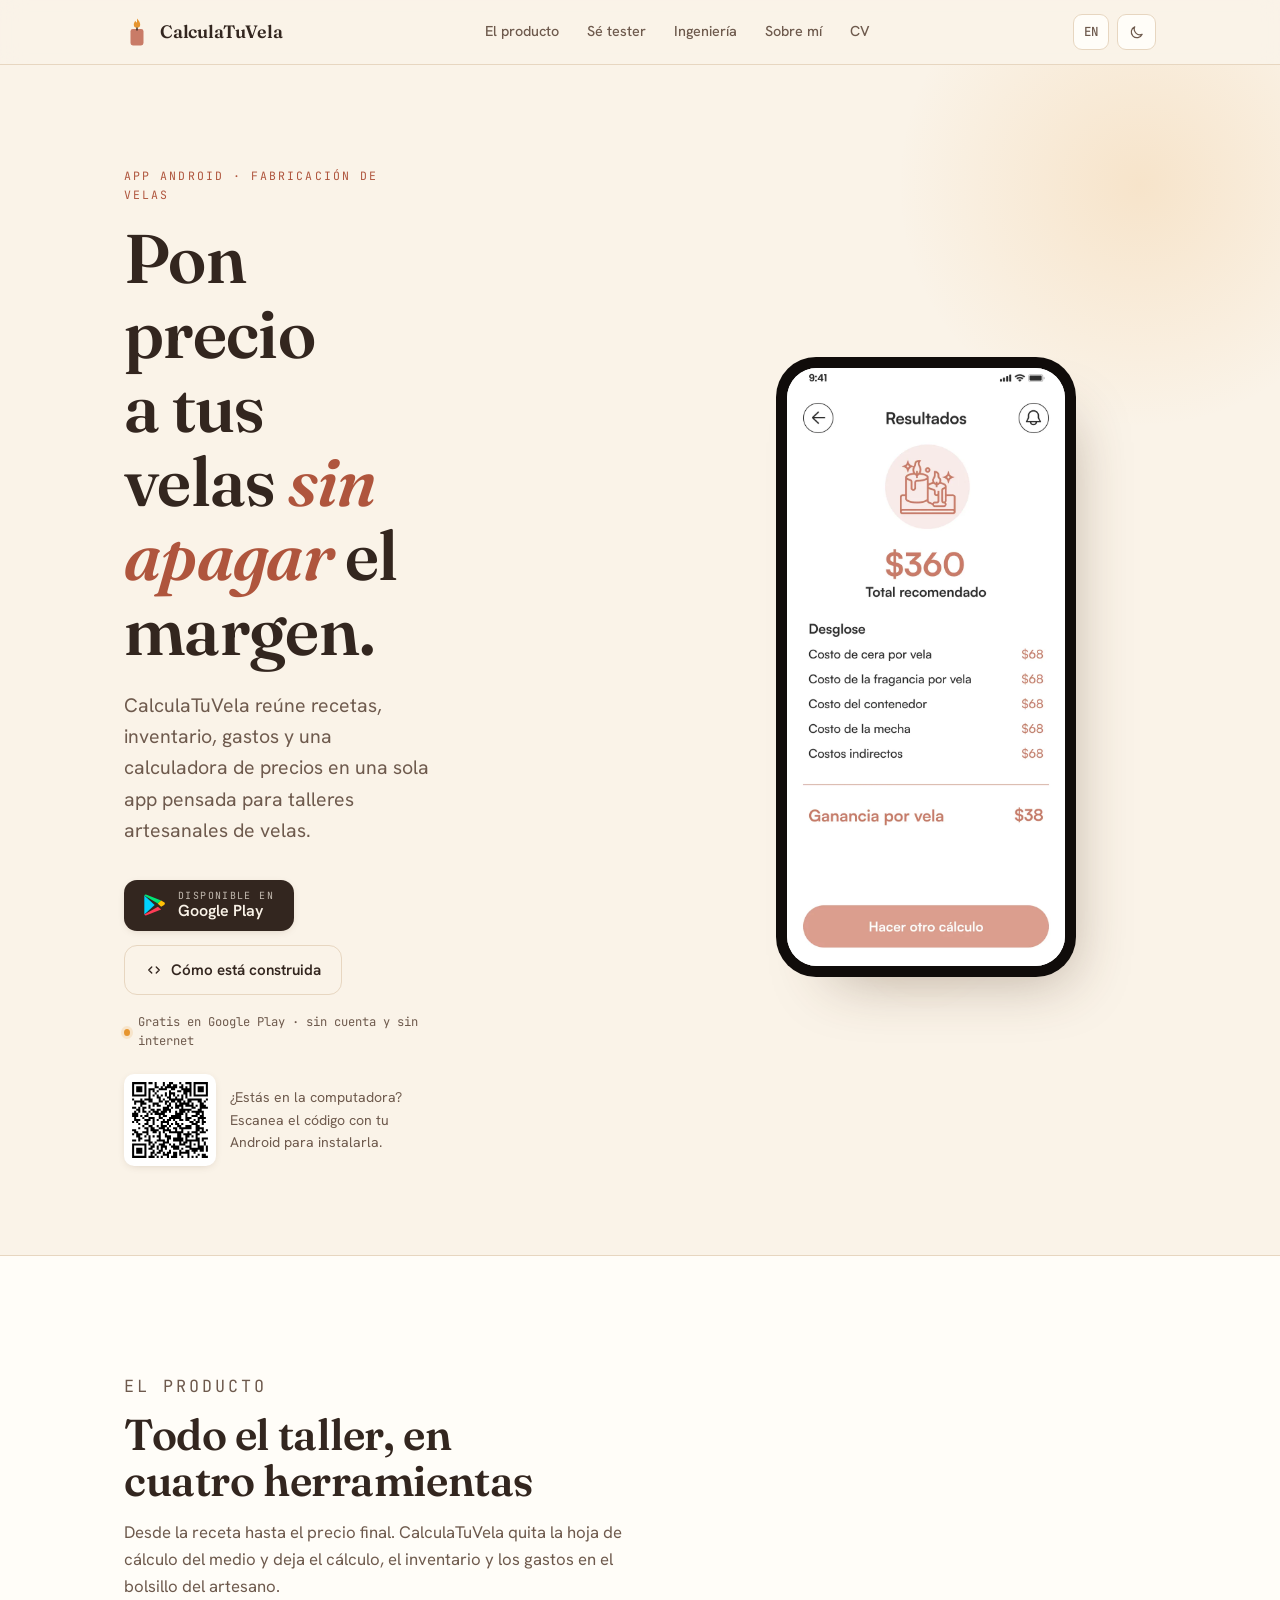
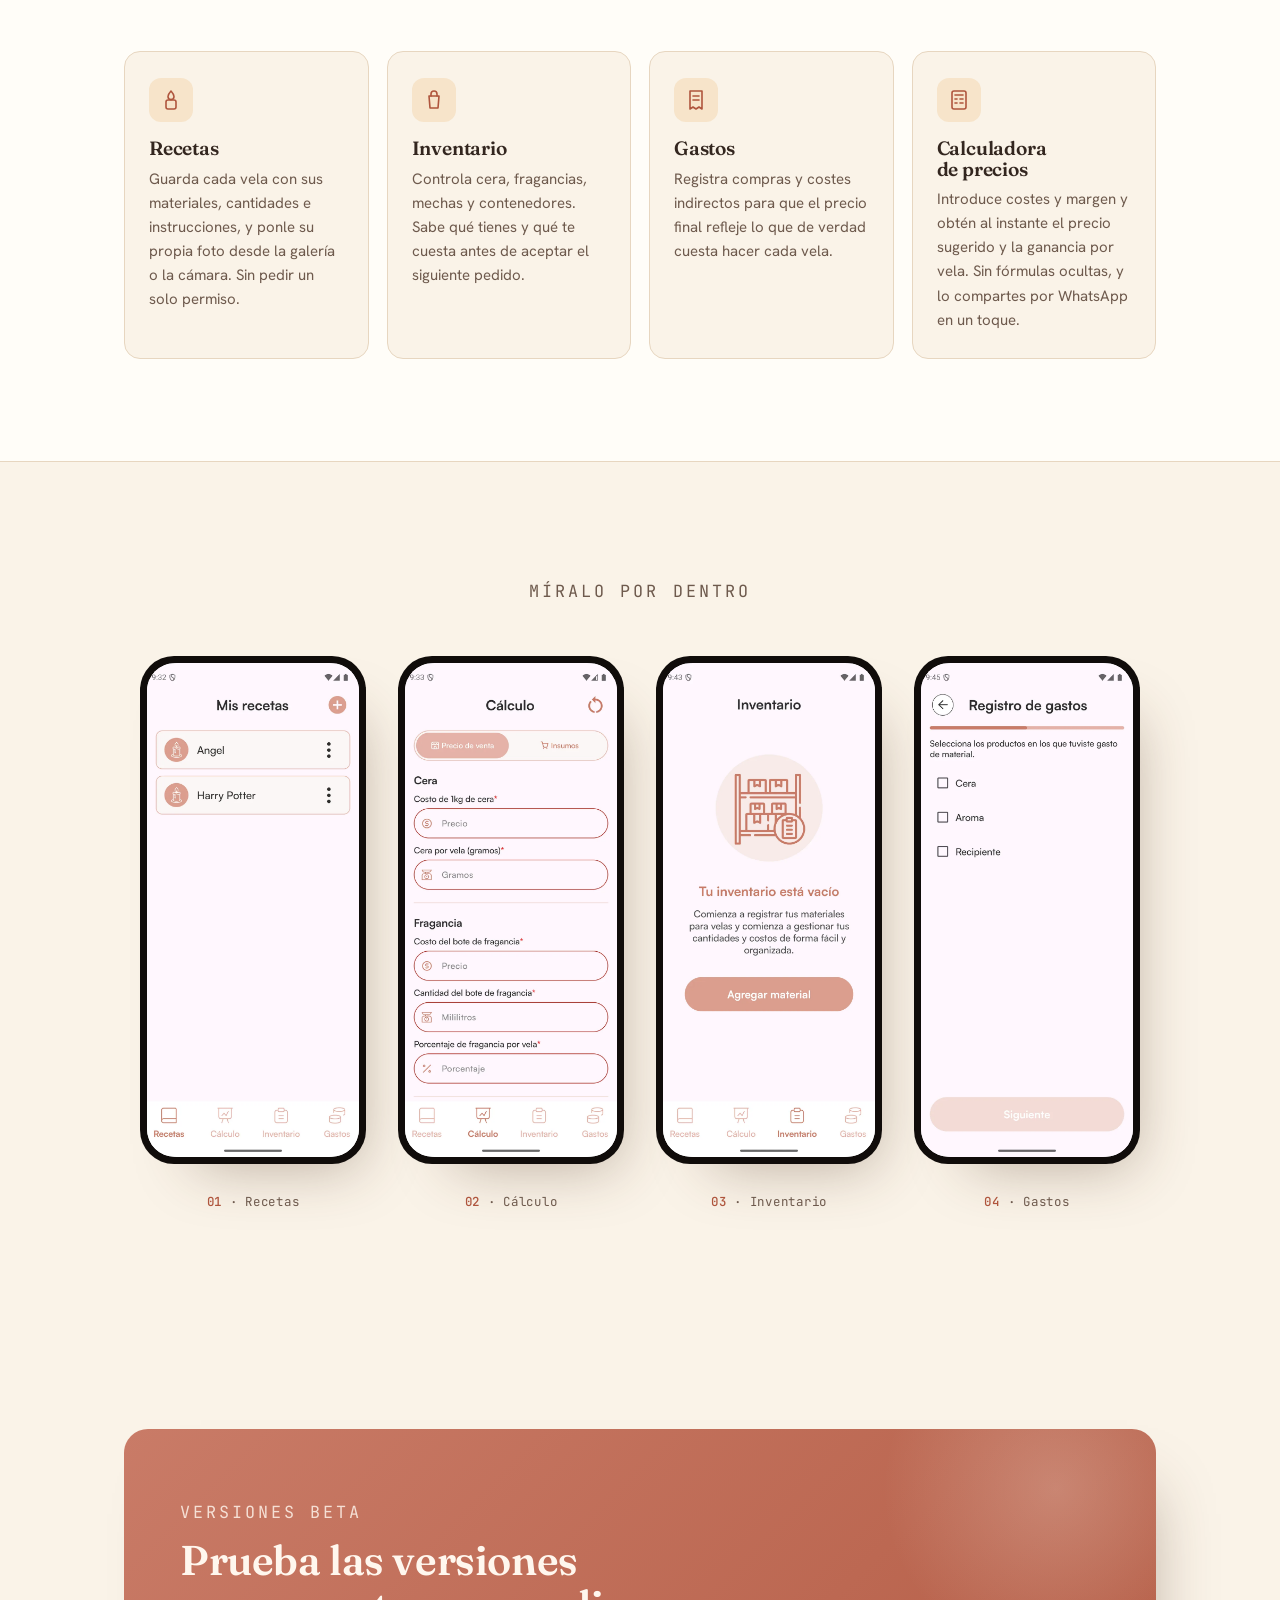
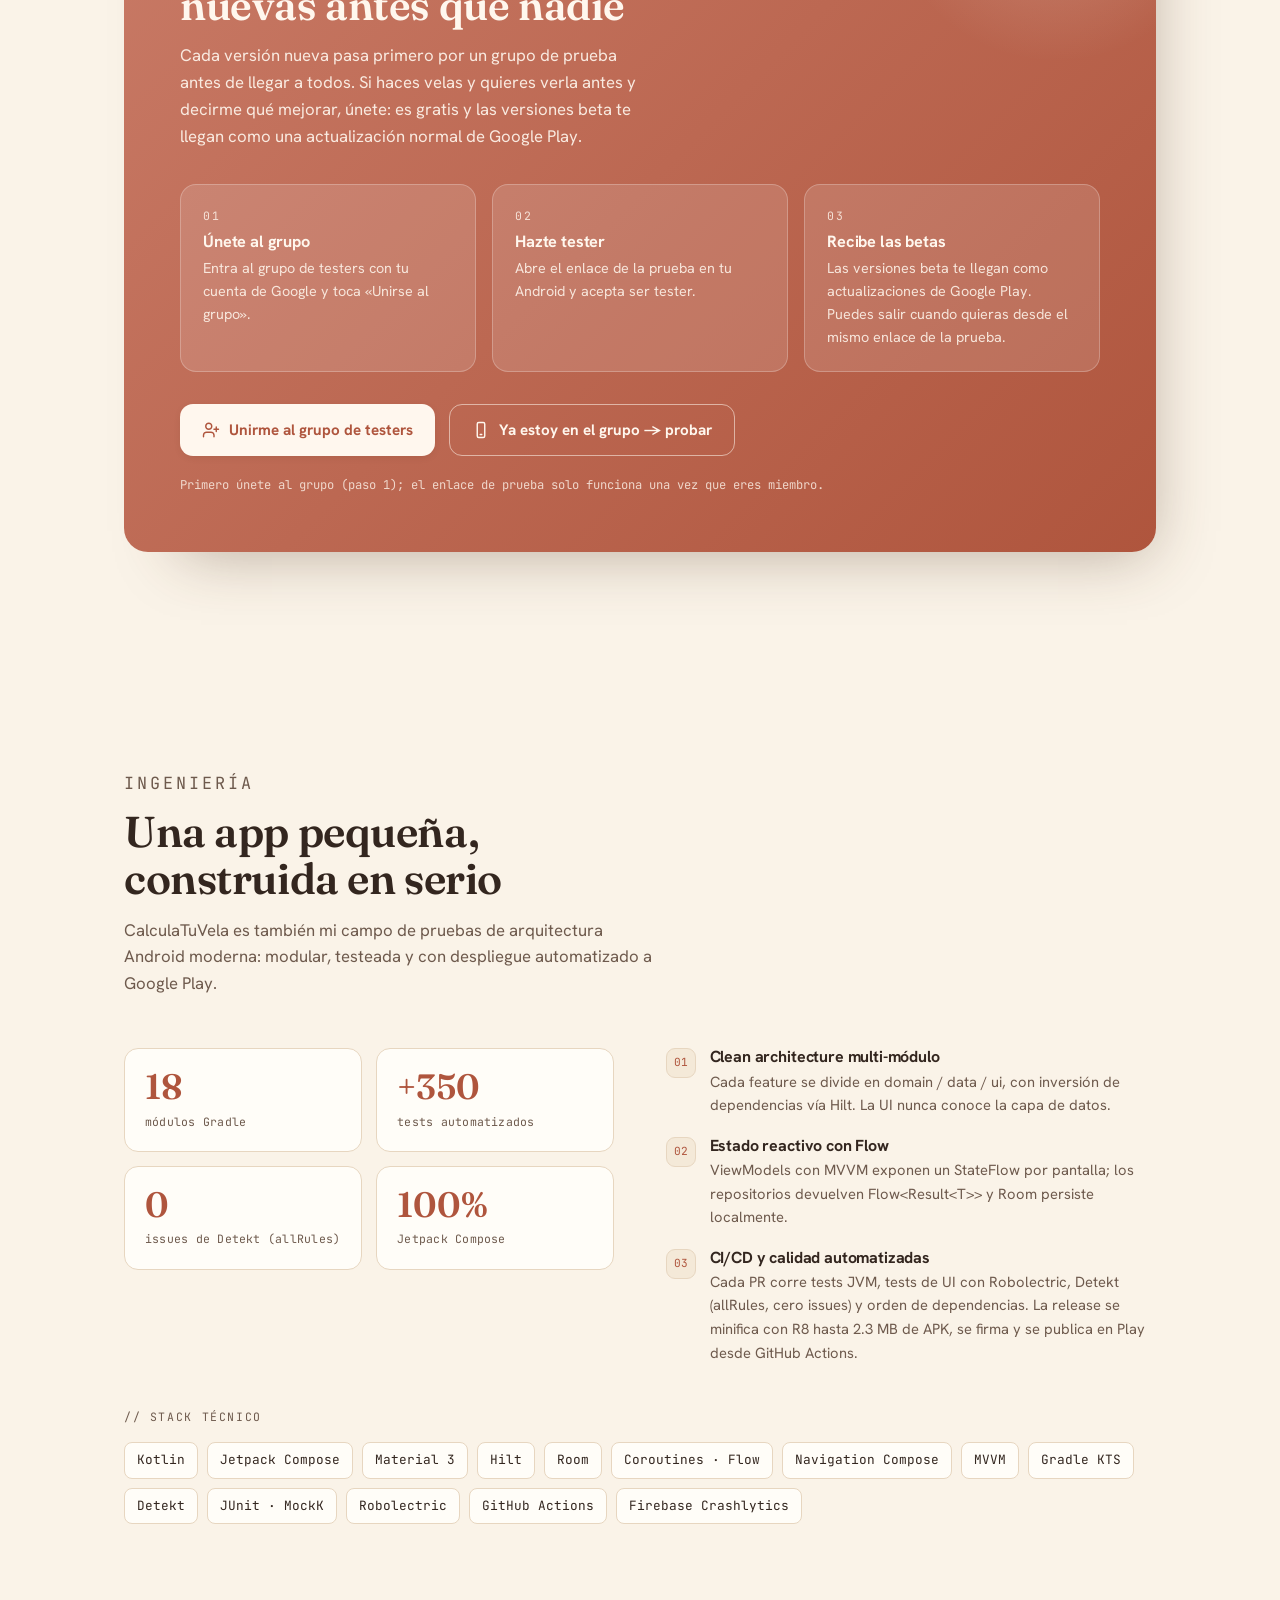
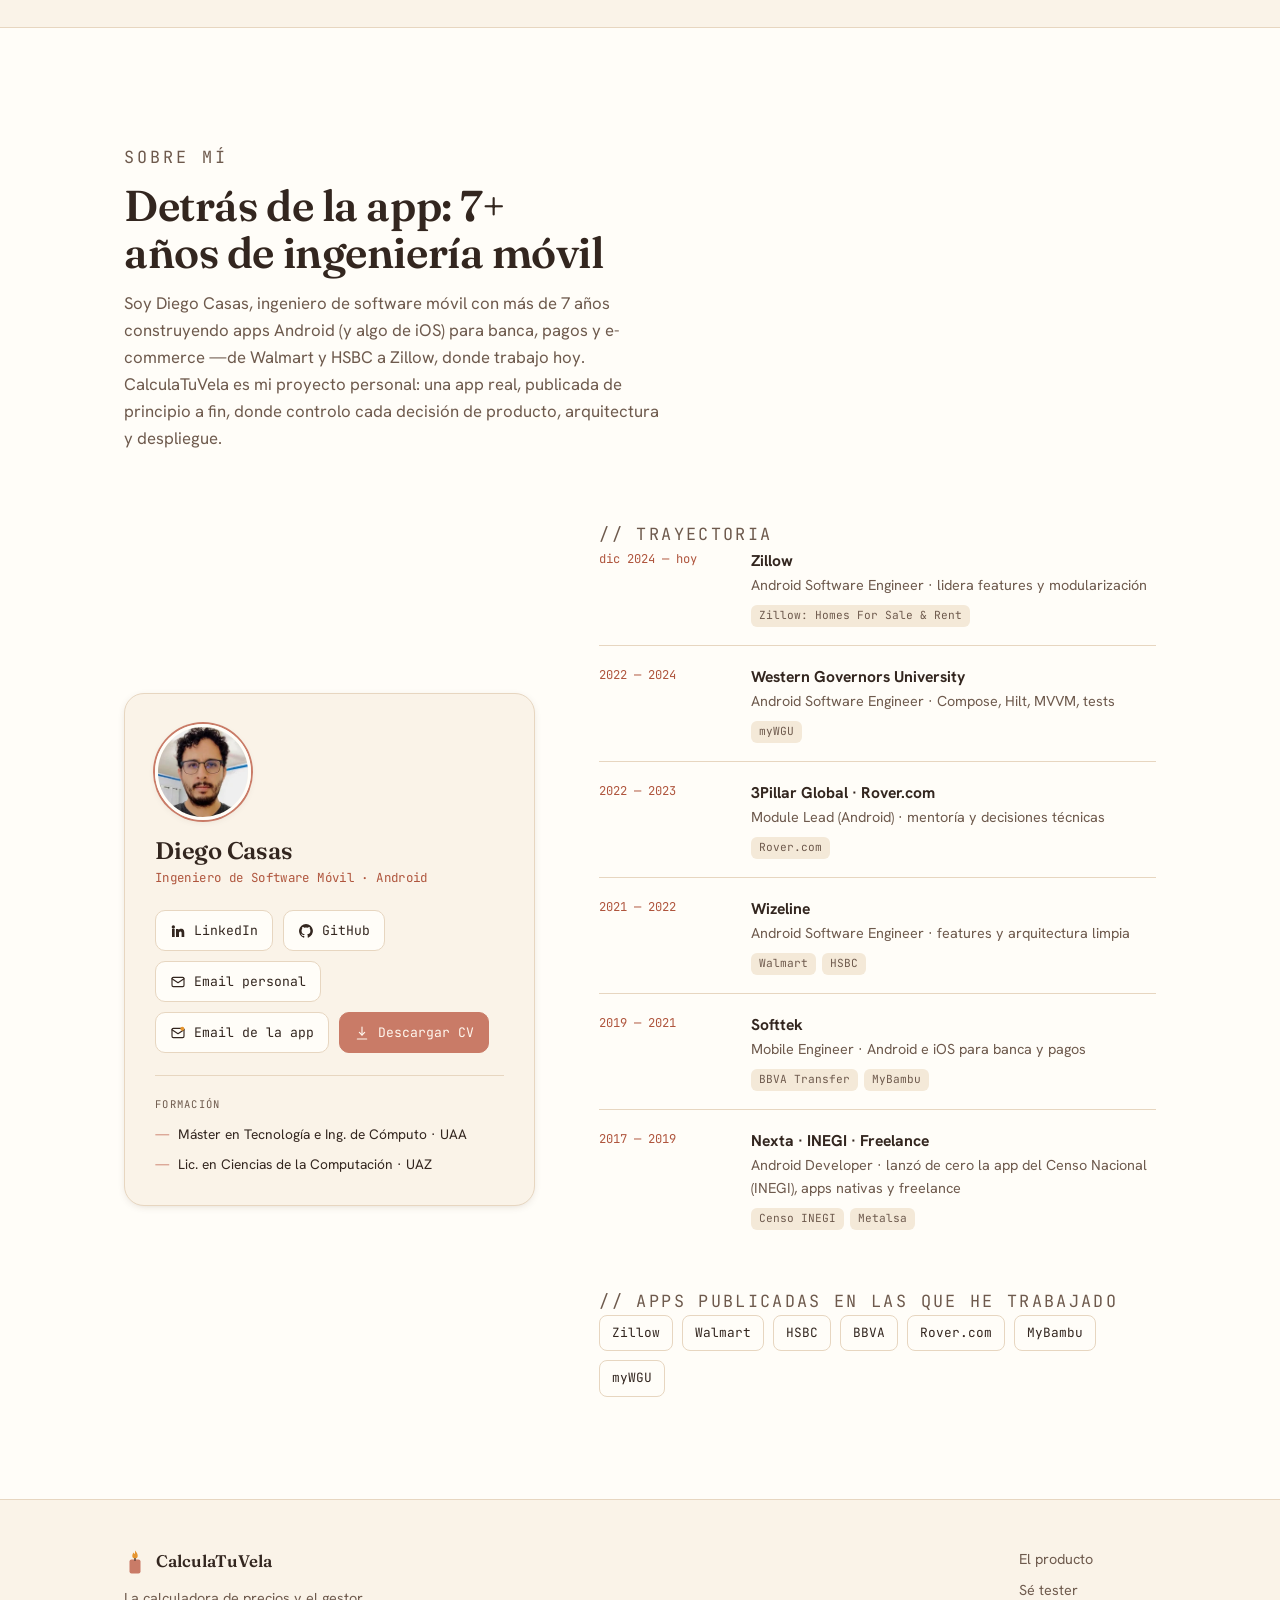
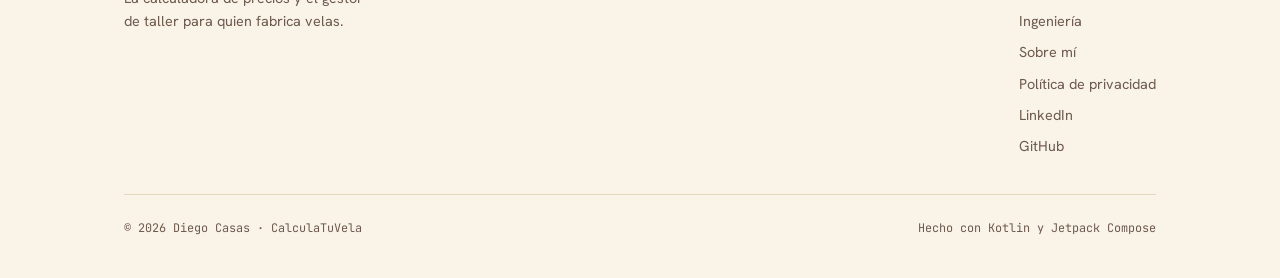
==== commit bc7e2cc6: "Link the Play listing now that the app is public CalculaTuVela reached production on Google Play on " ====
--- a/index.html
+++ b/index.html
@@ -538,8 +538,8 @@
   <div class="wrap">
     <div class="section-head">
       <p class="eyebrow" data-es="Sobre mí" data-en="About me">Sobre mí</p>
-      <h2 data-es="Detrás de la app: 8+ años de ingeniería móvil" data-en="Behind the app: 8+ years of mobile engineering">Detrás de la app: 8+ años de ingeniería móvil</h2>
-      <p data-es="Soy Diego Casas, ingeniero de software móvil con más de 8 años construyendo apps Android (y algo de iOS) para banca, pagos y e-commerce —de Walmart y HSBC a Zillow, donde trabajo hoy. CalculaTuVela es mi proyecto personal: una app real, publicada de principio a fin, donde controlo cada decisión de producto, arquitectura y despliegue." data-en="I'm Diego Casas, a mobile software engineer with 8+ years building Android (and some iOS) apps for banking, payments and e-commerce —from Walmart and HSBC to Zillow, where I work today. CalculaTuVela is my personal project: a real, end-to-end published app where I own every product, architecture and deployment decision.">Soy Diego Casas, ingeniero de software móvil con más de 8 años construyendo apps Android (y algo de iOS) para banca, pagos y e-commerce —de Walmart y HSBC a Zillow, donde trabajo hoy. CalculaTuVela es mi proyecto personal: una app real, publicada de principio a fin, donde controlo cada decisión de producto, arquitectura y despliegue.</p>
+      <h2 data-es="Detrás de la app: 7+ años de ingeniería móvil" data-en="Behind the app: 7+ years of mobile engineering">Detrás de la app: 7+ años de ingeniería móvil</h2>
+      <p data-es="Soy Diego Casas, ingeniero de software móvil con más de 7 años construyendo apps Android (y algo de iOS) para banca, pagos y e-commerce —de Walmart y HSBC a Zillow, donde trabajo hoy. CalculaTuVela es mi proyecto personal: una app real, publicada de principio a fin, donde controlo cada decisión de producto, arquitectura y despliegue." data-en="I'm Diego Casas, a mobile software engineer with 7+ years building Android (and some iOS) apps for banking, payments and e-commerce —from Walmart and HSBC to Zillow, where I work today. CalculaTuVela is my personal project: a real, end-to-end published app where I own every product, architecture and deployment decision.">Soy Diego Casas, ingeniero de software móvil con más de 7 años construyendo apps Android (y algo de iOS) para banca, pagos y e-commerce —de Walmart y HSBC a Zillow, donde trabajo hoy. CalculaTuVela es mi proyecto personal: una app real, publicada de principio a fin, donde controlo cada decisión de producto, arquitectura y despliegue.</p>
     </div>
 
     <div class="about-grid">
@@ -574,7 +574,7 @@
           <div class="lab" data-es="Formación" data-en="Education">Formación</div>
           <ul>
             <li><i>—</i><span data-es="Máster en Tecnología e Ing. de Cómputo · UAA" data-en="MSc Technology & Computer Engineering · UAA">Máster en Tecnología e Ing. de Cómputo · UAA</span></li>
-            <li><i>—</i><span data-es="Ingeniería en Computación · UAZ" data-en="BEng Computer Engineering · UAZ">Ingeniería en Computación · UAZ</span></li>
+            <li><i>—</i><span data-es="Lic. en Ciencias de la Computación · UAZ" data-en="BSc Computer Science · UAZ">Lic. en Ciencias de la Computación · UAZ</span></li>
           </ul>
         </div>
       </div>
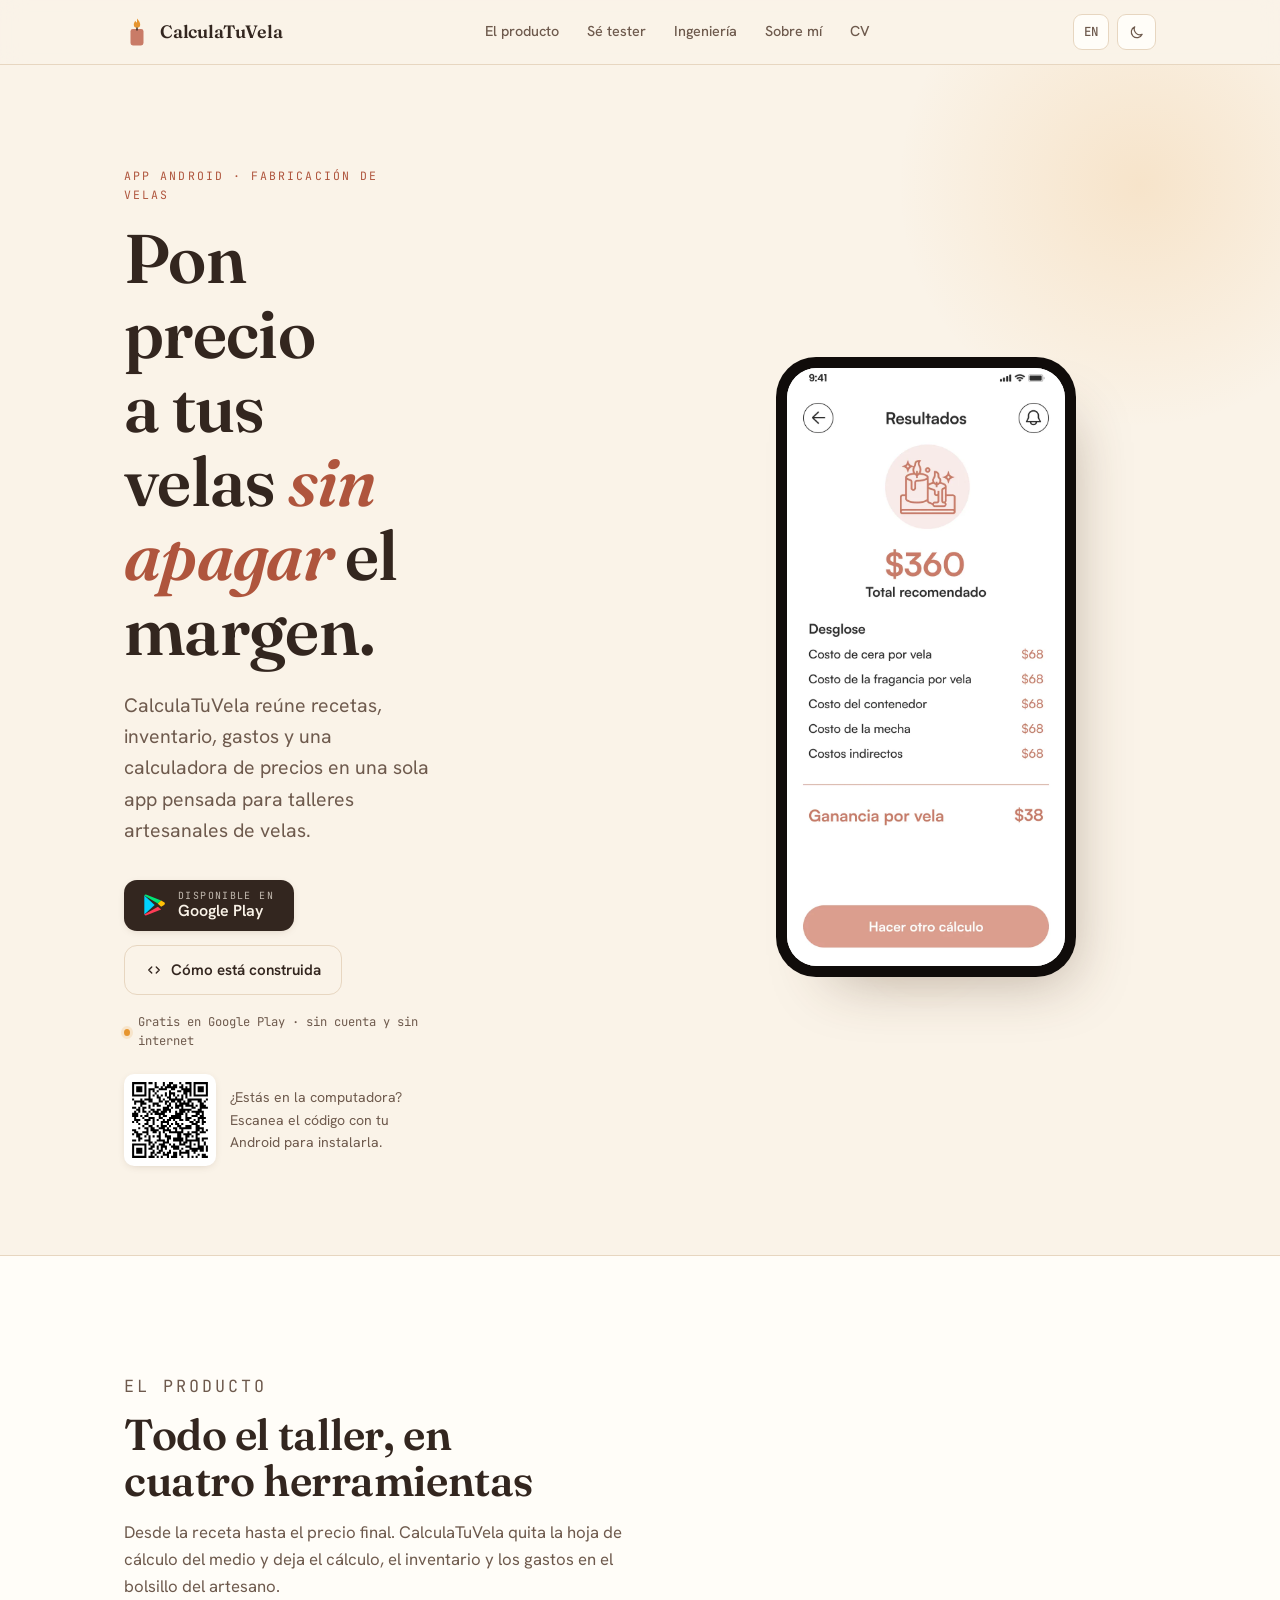
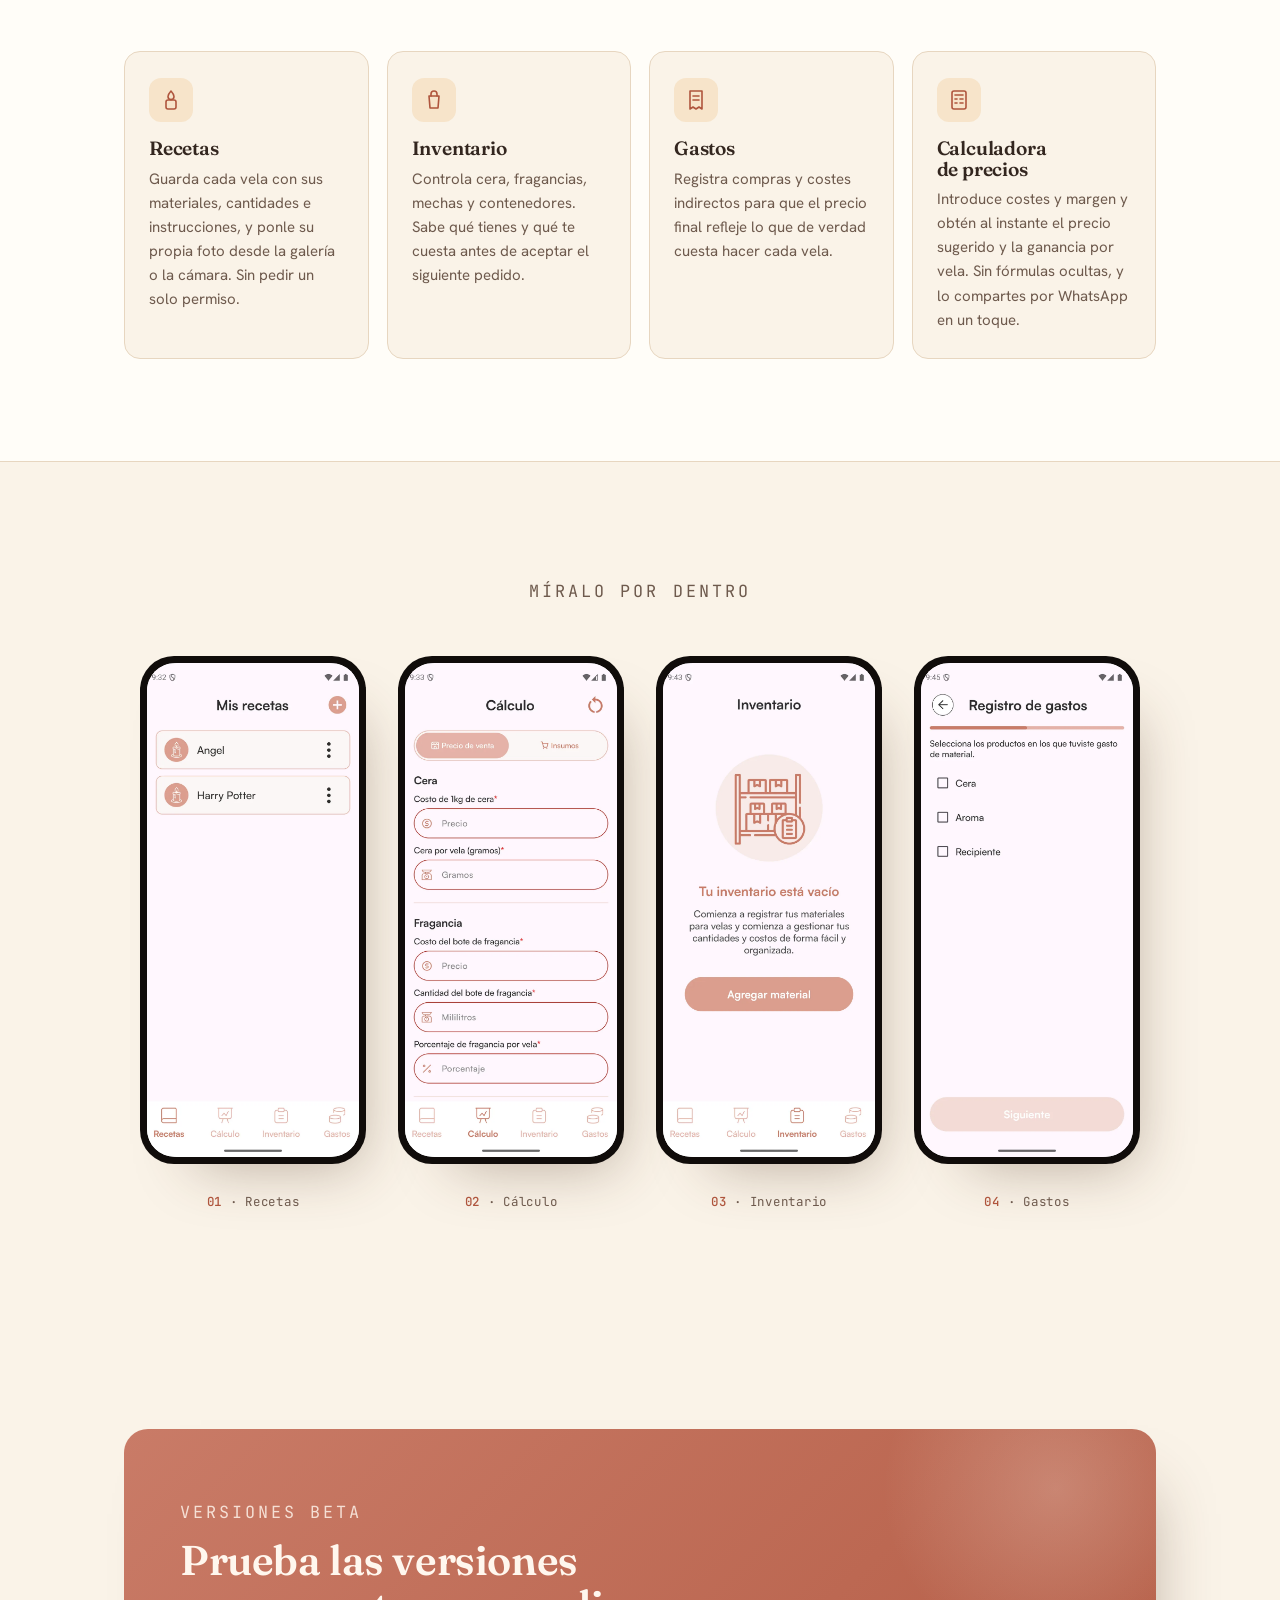
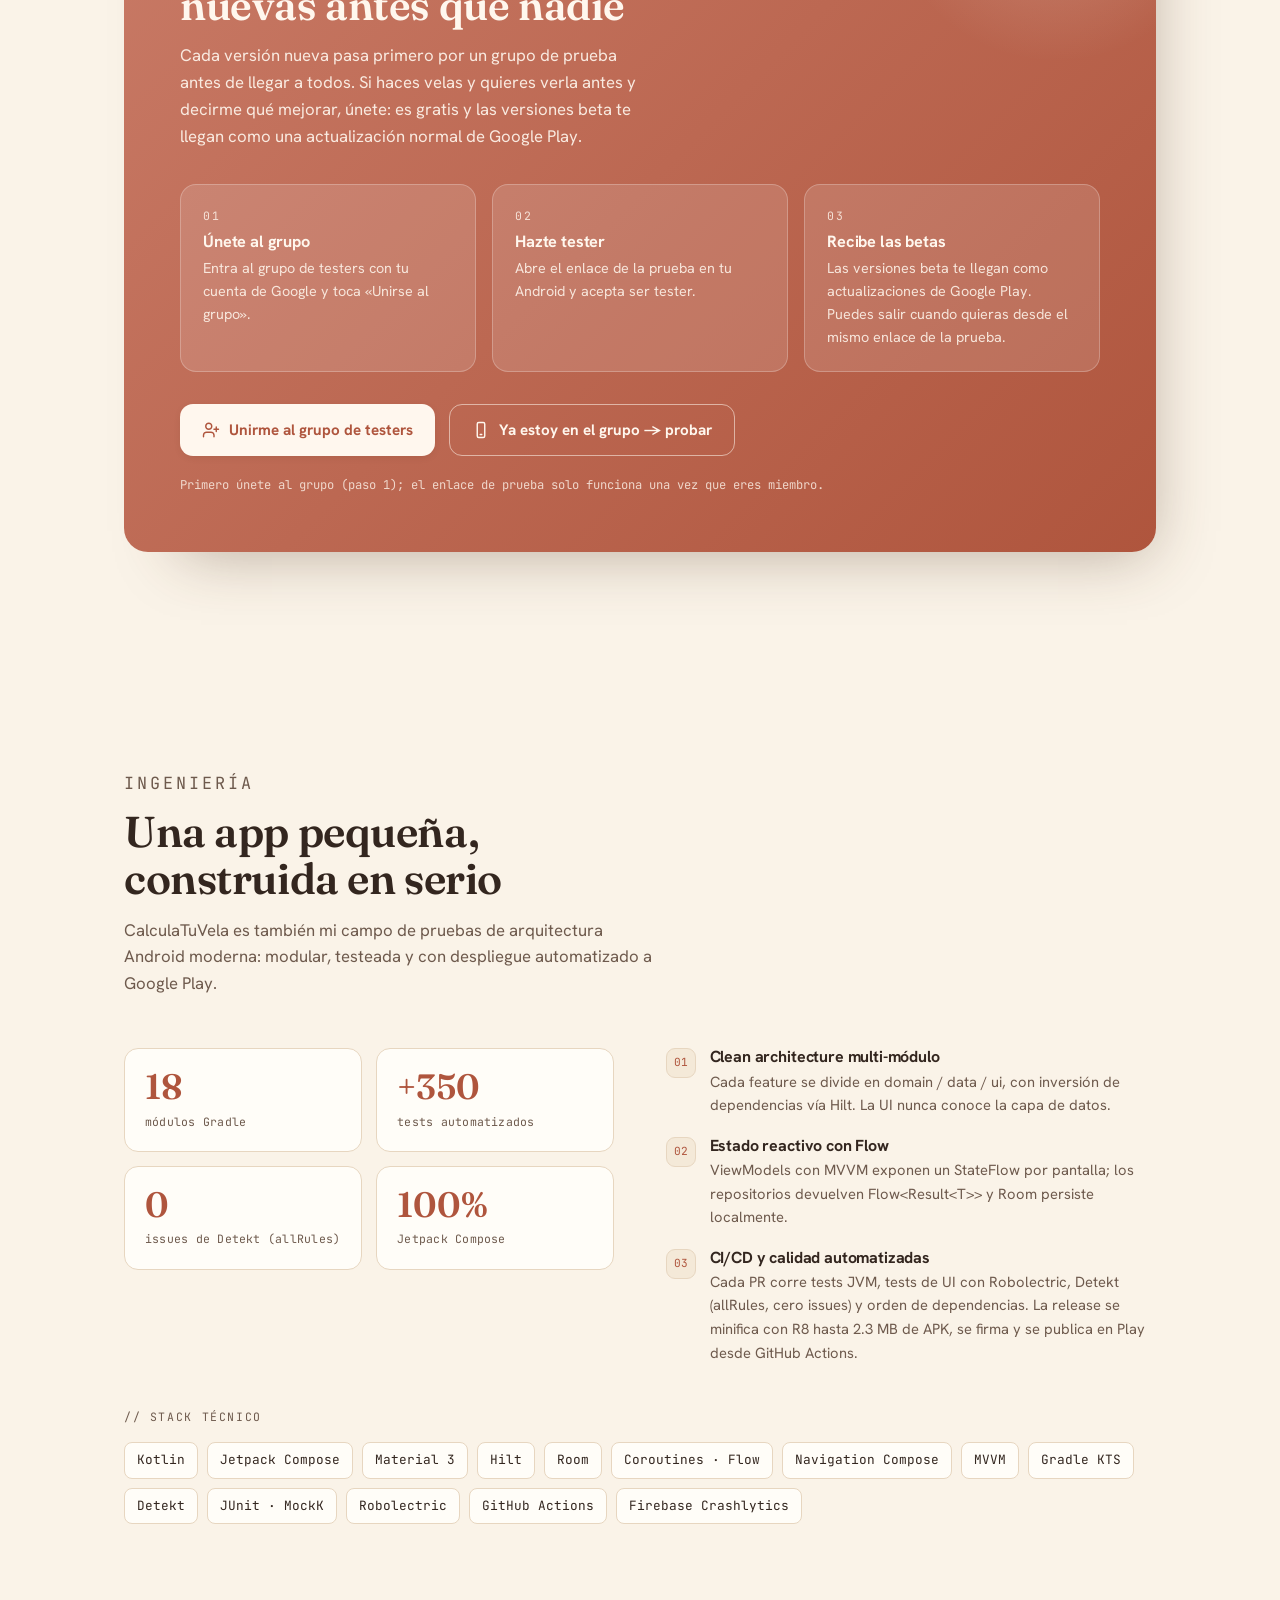
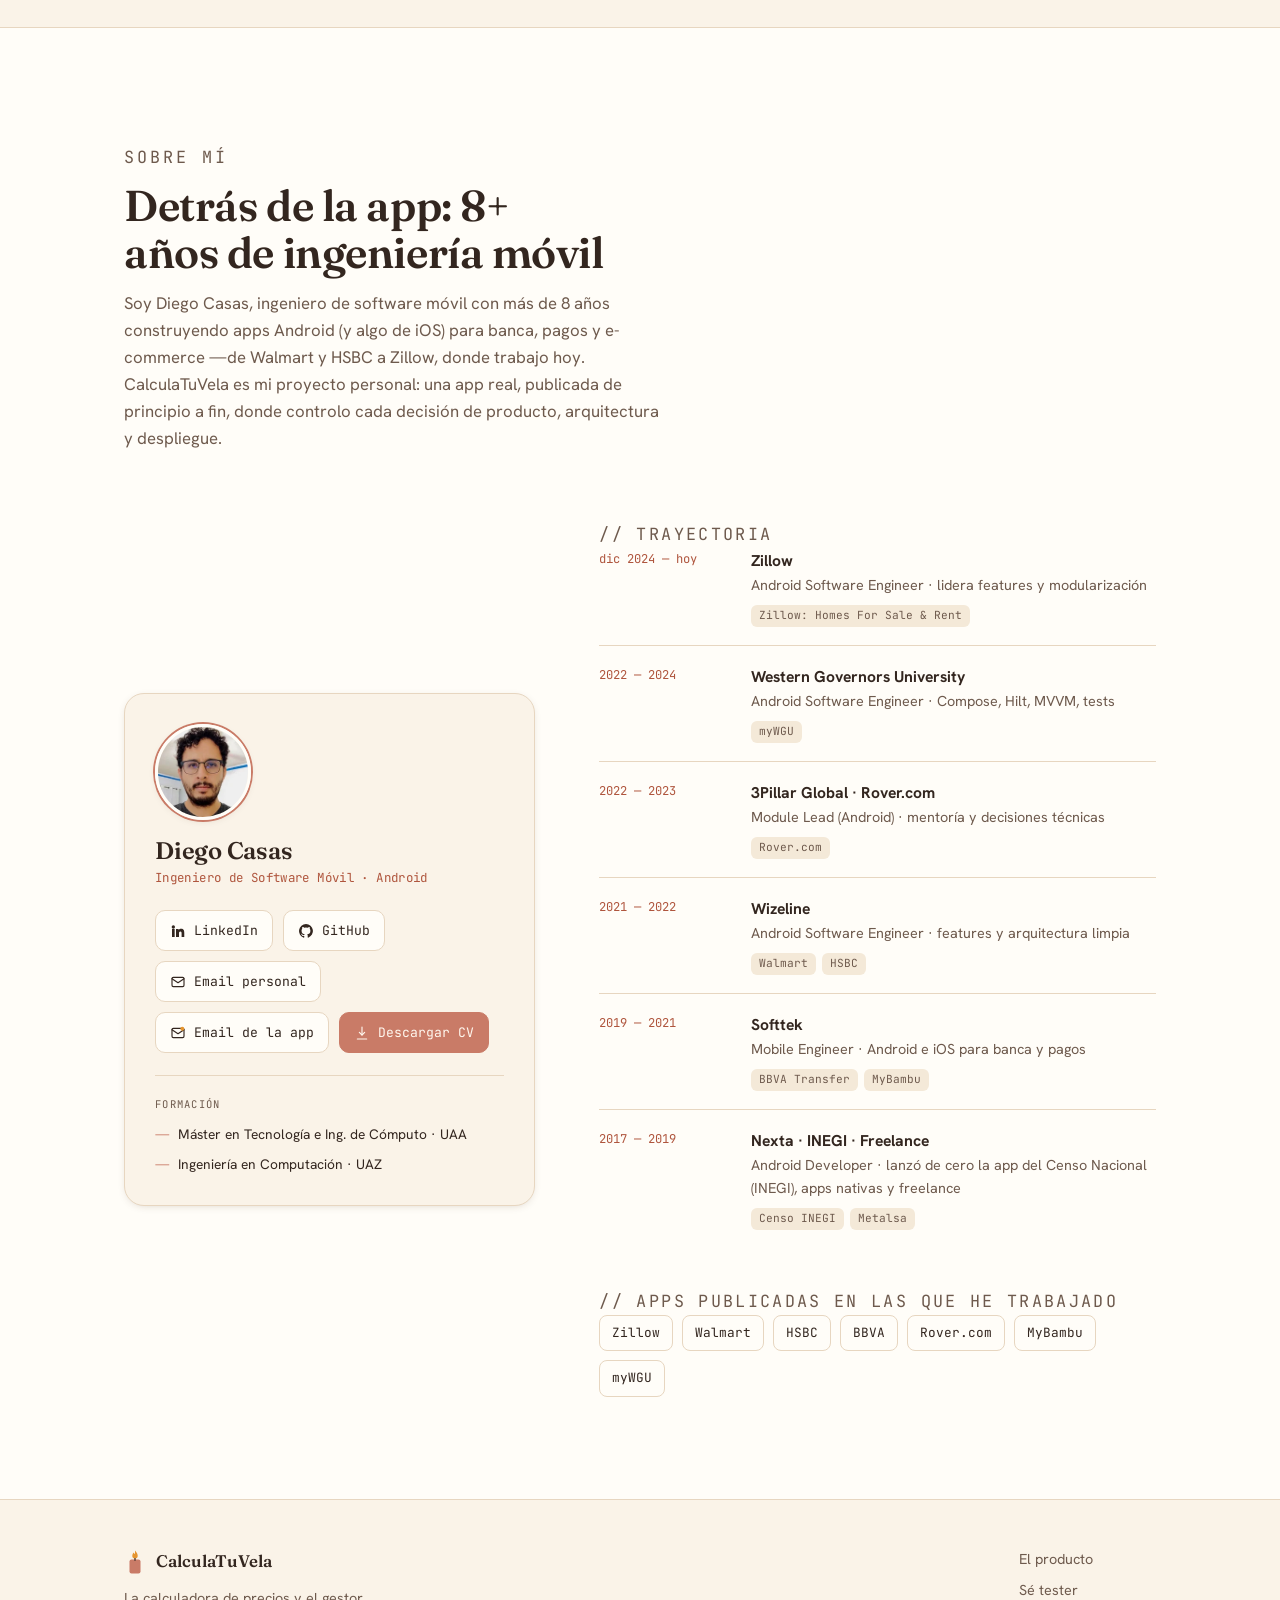
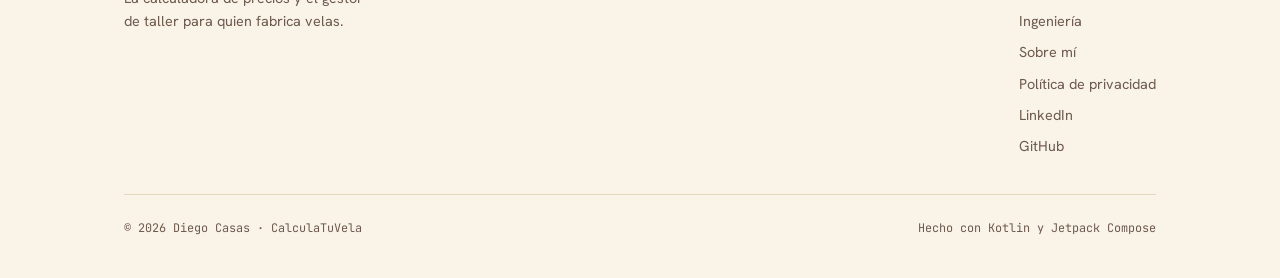
==== commit bbe0e204: "Merge pull request #3 from CalculaTuVela/content/play-launch Link the Play listing and refresh the p" ====
--- a/index.html
+++ b/index.html
@@ -538,8 +538,8 @@
   <div class="wrap">
     <div class="section-head">
       <p class="eyebrow" data-es="Sobre mí" data-en="About me">Sobre mí</p>
-      <h2 data-es="Detrás de la app: 7+ años de ingeniería móvil" data-en="Behind the app: 7+ years of mobile engineering">Detrás de la app: 7+ años de ingeniería móvil</h2>
-      <p data-es="Soy Diego Casas, ingeniero de software móvil con más de 7 años construyendo apps Android (y algo de iOS) para banca, pagos y e-commerce —de Walmart y HSBC a Zillow, donde trabajo hoy. CalculaTuVela es mi proyecto personal: una app real, publicada de principio a fin, donde controlo cada decisión de producto, arquitectura y despliegue." data-en="I'm Diego Casas, a mobile software engineer with 7+ years building Android (and some iOS) apps for banking, payments and e-commerce —from Walmart and HSBC to Zillow, where I work today. CalculaTuVela is my personal project: a real, end-to-end published app where I own every product, architecture and deployment decision.">Soy Diego Casas, ingeniero de software móvil con más de 7 años construyendo apps Android (y algo de iOS) para banca, pagos y e-commerce —de Walmart y HSBC a Zillow, donde trabajo hoy. CalculaTuVela es mi proyecto personal: una app real, publicada de principio a fin, donde controlo cada decisión de producto, arquitectura y despliegue.</p>
+      <h2 data-es="Detrás de la app: 8+ años de ingeniería móvil" data-en="Behind the app: 8+ years of mobile engineering">Detrás de la app: 8+ años de ingeniería móvil</h2>
+      <p data-es="Soy Diego Casas, ingeniero de software móvil con más de 8 años construyendo apps Android (y algo de iOS) para banca, pagos y e-commerce —de Walmart y HSBC a Zillow, donde trabajo hoy. CalculaTuVela es mi proyecto personal: una app real, publicada de principio a fin, donde controlo cada decisión de producto, arquitectura y despliegue." data-en="I'm Diego Casas, a mobile software engineer with 8+ years building Android (and some iOS) apps for banking, payments and e-commerce —from Walmart and HSBC to Zillow, where I work today. CalculaTuVela is my personal project: a real, end-to-end published app where I own every product, architecture and deployment decision.">Soy Diego Casas, ingeniero de software móvil con más de 8 años construyendo apps Android (y algo de iOS) para banca, pagos y e-commerce —de Walmart y HSBC a Zillow, donde trabajo hoy. CalculaTuVela es mi proyecto personal: una app real, publicada de principio a fin, donde controlo cada decisión de producto, arquitectura y despliegue.</p>
     </div>
 
     <div class="about-grid">
@@ -574,7 +574,7 @@
           <div class="lab" data-es="Formación" data-en="Education">Formación</div>
           <ul>
             <li><i>—</i><span data-es="Máster en Tecnología e Ing. de Cómputo · UAA" data-en="MSc Technology & Computer Engineering · UAA">Máster en Tecnología e Ing. de Cómputo · UAA</span></li>
-            <li><i>—</i><span data-es="Lic. en Ciencias de la Computación · UAZ" data-en="BSc Computer Science · UAZ">Lic. en Ciencias de la Computación · UAZ</span></li>
+            <li><i>—</i><span data-es="Ingeniería en Computación · UAZ" data-en="BEng Computer Engineering · UAZ">Ingeniería en Computación · UAZ</span></li>
           </ul>
         </div>
       </div>
